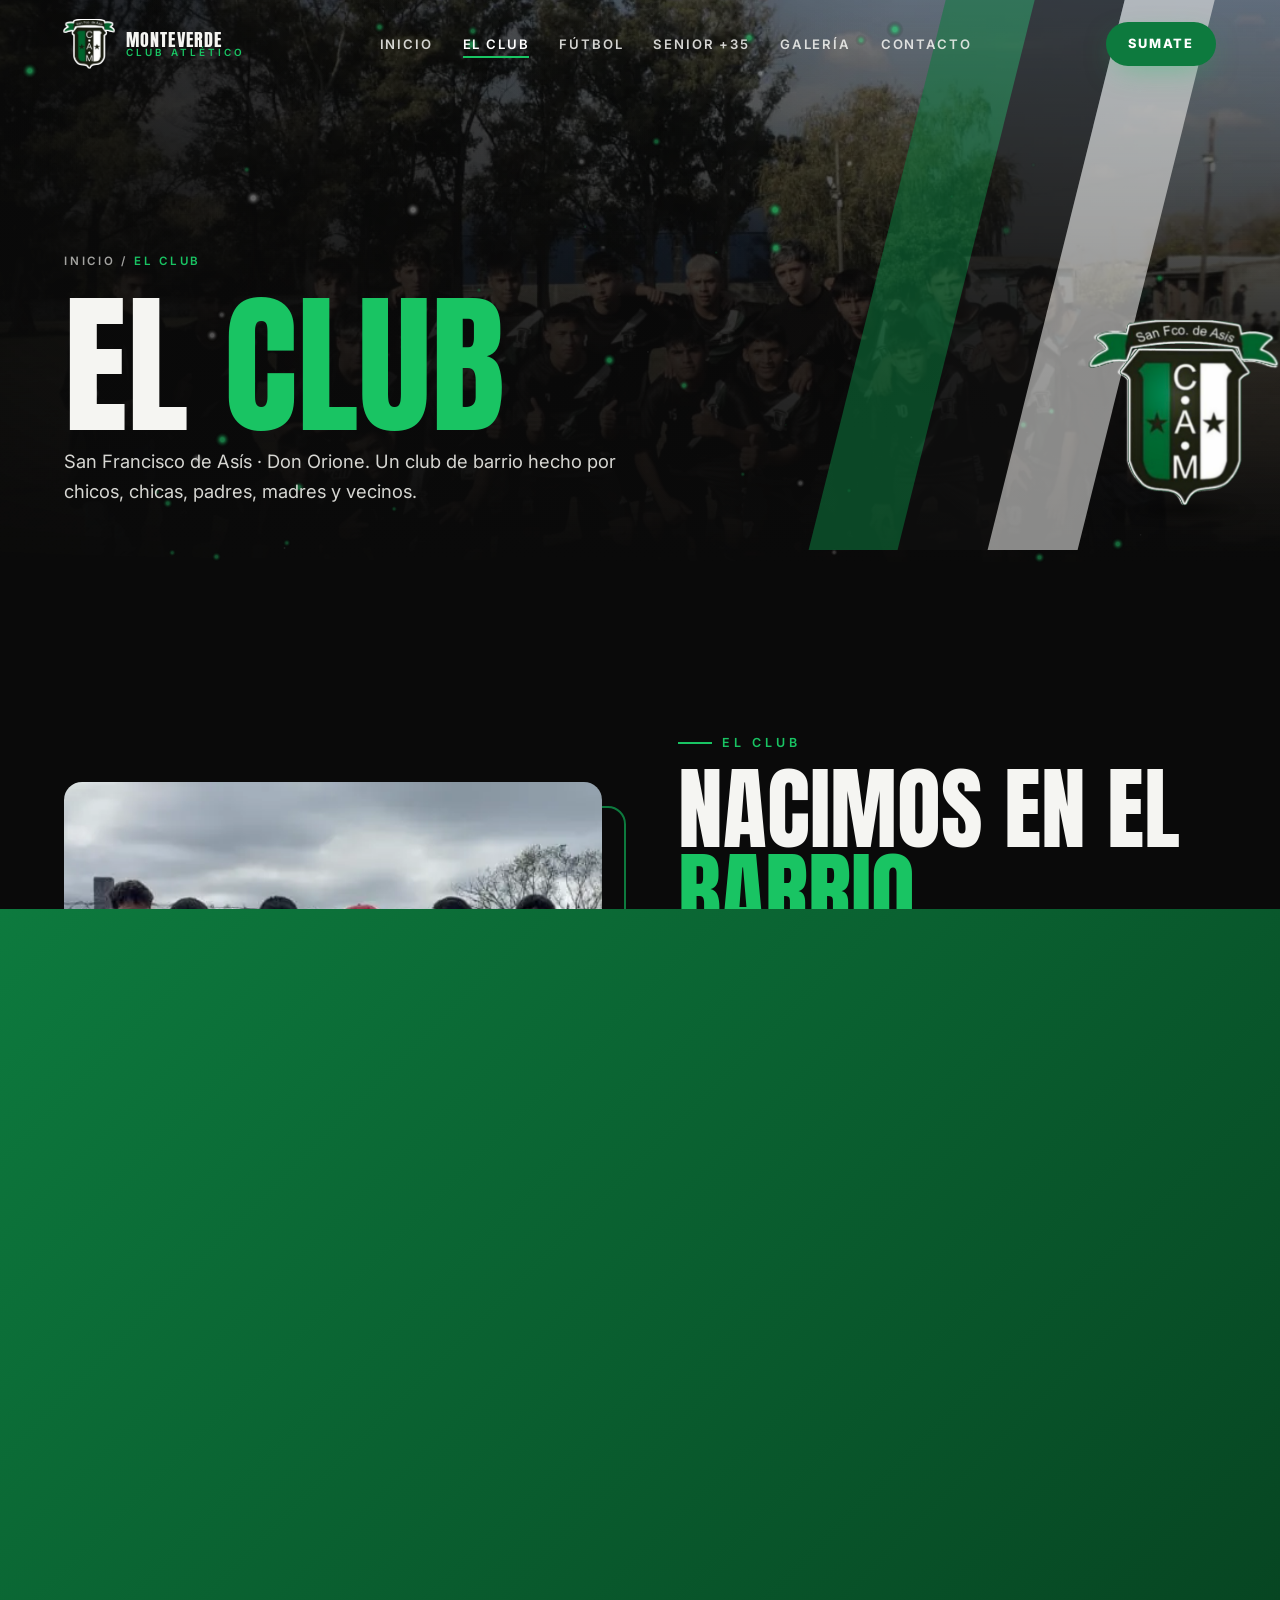
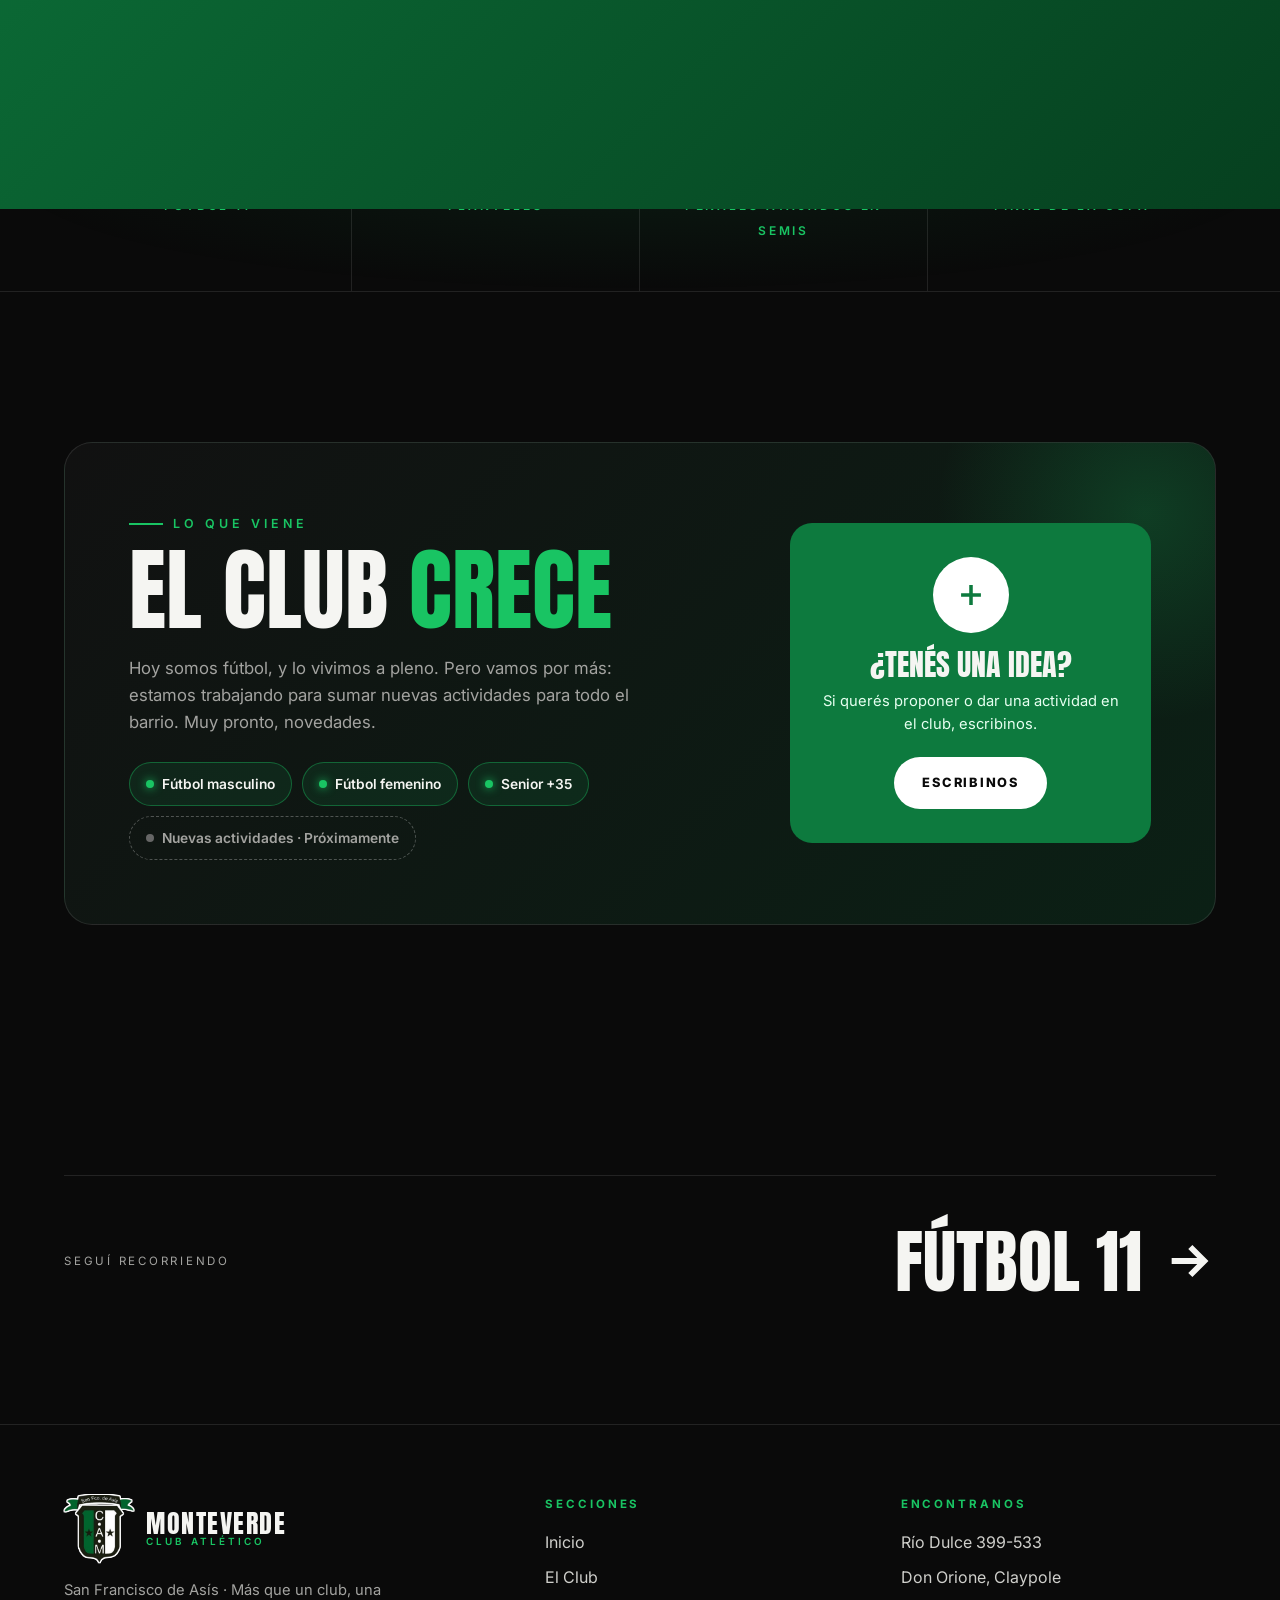
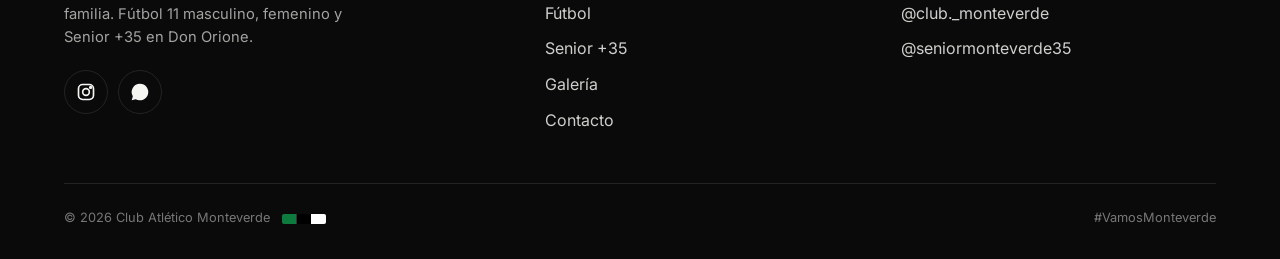
==== club.html @ 6e64b730 "Sitio del Club Atlético Monteverde Seis páginas (Inicio, El Club, Fútbol, Senior +35, Galería, Conta" ====
<!doctype html>
<html lang="es">
<head>
<meta charset="utf-8">
<meta name="viewport" content="width=device-width, initial-scale=1">
<title>El Club · Club Atlético Monteverde</title>
<meta name="description" content="Historia y valores del Club Atlético Monteverde, Don Orione.">
<meta name="theme-color" content="#0a0a0a">
<link rel="icon" href="img/escudo.png" type="image/png">
<link rel="preconnect" href="https://fonts.googleapis.com">
<link rel="preconnect" href="https://fonts.gstatic.com" crossorigin>
<link href="https://fonts.googleapis.com/css2?family=Anton&family=Inter:wght@400;500;600;800&display=swap" rel="stylesheet">
<link rel="stylesheet" href="styles.css">
<link rel="stylesheet" href="fx.css">
<script>try{if(sessionStorage.getItem("cam-nav"))document.documentElement.classList.add("nav-in")}catch(e){}</script>
</head>
<body>
<div id="loader"><img src="img/escudo.png" alt=""><div class="bar"></div></div>
<div id="progress"></div>

<header id="top">
  <nav class="wrap">
    <a href="index.html" class="brand"><img src="img/escudo.png" alt="Escudo C.A.M."><span>MONTEVERDE<small>CLUB ATLÉTICO</small></span></a>
    <ul class="links">
      <li><a href="index.html">Inicio</a></li>
      <li><a href="club.html">El Club</a></li>
      <li><a href="futbol.html">Fútbol</a></li>
      <li><a href="senior.html">Senior +35</a></li>
      <li><a href="galeria.html">Galería</a></li>
      <li><a href="contacto.html">Contacto</a></li>
    </ul>
    <a href="contacto.html#sumate" class="btn btn-green nav-cta">Sumate</a>
    <button class="burger" aria-label="Abrir menú" aria-expanded="false"><span></span><span></span><span></span></button>
  </nav>
</header>

<main>
<section class="page-hero">
  <div class="bg" style="background-image:url('img/foto01.webp')"></div>
  <div class="stripes"><i></i><i></i><i></i></div>
  <div class="wrap">
    <img class="crest-mini" src="img/escudo.png" alt="">
    <div class="crumbs"><a href="index.html">Inicio</a> / <b>El Club</b></div>
    <h1><span>El <em>Club</em></span></h1>
    <p>San Francisco de Asís · Don Orione. Un club de barrio hecho por chicos, chicas, padres, madres y vecinos.</p>
  </div>
</section>
<!-- EL CLUB -->
<section class="pad" id="club">
  <div class="wrap about-grid">
    <div class="about-wrap reveal">
      <div class="about-img"><img src="img/foto13.webp" alt="Plantel del Club Atlético Monteverde" loading="lazy"></div>
      <div class="about-badge"><b>💚🖤🤍</b>Los colores<br>del barrio</div>
    </div>
    <div class="about-text">
      <span class="eyebrow reveal">El Club</span>
      <h2 class="sec-title reveal d1">Nacimos en el <em>barrio</em>, jugamos por <span class="o">él</span></h2>
      <p class="reveal d2">El Club Atlético Monteverde es el punto de encuentro de los chicos, las chicas y las familias de Don Orione. Cada fin de semana la cancha se llena de camisetas verdes, negras y blancas, y de vecinos que vienen a alentar.</p>
      <p class="reveal d2">Ganamos, empatamos y también perdemos, pero siempre nos levantamos más fuertes. Esa es nuestra forma de jugar y de vivir.</p>
      <div class="values">
        <div class="value reveal d1"><svg viewBox="0 0 24 24" fill="none" stroke="currentColor" stroke-width="2"><path d="M12 21s-7-4.4-9.3-9A5.4 5.4 0 0 1 12 6a5.4 5.4 0 0 1 9.3 6c-2.3 4.6-9.3 9-9.3 9z"/></svg><h4>Pasión</h4><p>Dejarlo todo en cada pelota.</p></div>
        <div class="value reveal d2"><svg viewBox="0 0 24 24" fill="none" stroke="currentColor" stroke-width="2"><circle cx="9" cy="8" r="3.5"/><circle cx="17" cy="9" r="2.5"/><path d="M2.5 20a6.5 6.5 0 0 1 13 0M15 20a4.5 4.5 0 0 1 7-3.7"/></svg><h4>Familia</h4><p>Padres, madres y vecinos, todos juntos.</p></div>
        <div class="value reveal d3"><svg viewBox="0 0 24 24" fill="none" stroke="currentColor" stroke-width="2"><path d="M12 2l2.9 6.3 6.9.7-5.2 4.6 1.5 6.8L12 17l-6.1 3.4 1.5-6.8L2.2 9l6.9-.7z"/></svg><h4>Garra</h4><p>Nunca dar un partido por perdido.</p></div>
      </div>
    </div>
  </div>
</section>

<!-- STATS -->
<section class="stats" style="margin-bottom:clamp(80px,12vw,150px)">
  <div class="wrap stats-grid">
    <div class="stat reveal"><b data-count="11">0</b><span>Fútbol 11</span></div>
    <div class="stat reveal d1"><b data-count="4">0</b><span>Planteles</span></div>
    <div class="stat reveal d2"><b data-count="3">0</b><span>Penales atajados en semis</span></div>
    <div class="stat reveal d3"><b data-count="1" data-suffix="°">0</b><span>Final de la Copa</span></div>
  </div>
</section>

<section class="pad" style="padding-top:0">
  <div class="wrap">
    <div class="crece reveal">
      <div>
        <span class="eyebrow">Lo que viene</span>
        <h2 class="sec-title">El club <em>crece</em></h2>
        <p class="muted" style="max-width:520px;font-size:1.05rem">Hoy somos fútbol, y lo vivimos a pleno. Pero vamos por más: estamos trabajando para sumar nuevas actividades para todo el barrio. Muy pronto, novedades.</p>
        <div class="now">
          <span>Fútbol masculino</span><span>Fútbol femenino</span><span>Senior +35</span><span class="next">Nuevas actividades · Próximamente</span>
        </div>
      </div>
      <div class="idea">
        <div class="plus"><svg viewBox="0 0 24 24" fill="none" stroke="currentColor" stroke-width="2.5"><path d="M12 5v14M5 12h14"/></svg></div>
        <h4>¿Tenés una idea?</h4>
        <p>Si querés proponer o dar una actividad en el club, escribinos.</p>
        <a class="btn" href="https://ig.me/m/club._monteverde" target="_blank" rel="noopener">Escribinos</a>
      </div>
    </div>
  </div>
</section>
<div class="wrap"><div class="next-page reveal"><small>Seguí recorriendo</small><a href="futbol.html">Fútbol 11 <svg viewBox="0 0 24 24" fill="none" stroke="currentColor" stroke-width="2.5"><path d="M5 12h14M13 6l6 6-6 6"/></svg></a></div></div>
</main>

<footer>
  <div class="wrap">
    <div class="foot">
      <div>
        <a href="index.html" class="brand"><img src="img/escudo.png" alt=""><span>MONTEVERDE<small>CLUB ATLÉTICO</small></span></a>
        <p>San Francisco de Asís · Más que un club, una familia. Fútbol 11 masculino, femenino y Senior +35 en Don Orione.</p>
        <div class="social"><a href="https://www.instagram.com/club._monteverde/" target="_blank" rel="noopener" aria-label="Instagram"><svg viewBox="0 0 24 24" fill="none" stroke="currentColor" stroke-width="2"><rect x="3" y="3" width="18" height="18" rx="5"/><circle cx="12" cy="12" r="4"/><circle cx="17.5" cy="6.5" r="1" fill="currentColor"/></svg></a>
        <a href="https://wa.me/5491160499150" target="_blank" rel="noopener" aria-label="WhatsApp"><svg viewBox="0 0 24 24" fill="currentColor"><path d="M17.5 14.4c-.3-.1-1.8-.9-2-1-.3-.1-.5-.1-.7.1l-.9 1.2c-.2.2-.3.2-.6.1-1.6-.8-2.7-1.5-3.8-3.3-.3-.5.3-.5.8-1.6.1-.2 0-.4 0-.5l-.9-2.2c-.2-.6-.5-.5-.7-.5h-.6c-.2 0-.5.1-.8.4-.3.3-1 1-1 2.5s1.1 2.9 1.2 3.1c.1.2 2.1 3.2 5.1 4.5 1.9.8 2.6.9 3.6.7.6-.1 1.8-.7 2-1.4.3-.7.3-1.3.2-1.4-.1-.2-.3-.3-.6-.4zM12 2a10 10 0 0 0-8.6 15.1L2 22l5-1.3A10 10 0 1 0 12 2z"/></svg></a></div>
      </div>
      <div><h5>Secciones</h5><ul><li><a href="index.html">Inicio</a></li><li><a href="club.html">El Club</a></li><li><a href="futbol.html">Fútbol</a></li><li><a href="senior.html">Senior +35</a></li><li><a href="galeria.html">Galería</a></li><li><a href="contacto.html">Contacto</a></li></ul></div>
      <div><h5>Encontranos</h5><ul><li>Río Dulce 399-533</li><li>Don Orione, Claypole</li><li><a href="https://www.instagram.com/club._monteverde/" target="_blank" rel="noopener">@club._monteverde</a></li><li><a href="https://www.instagram.com/seniormonteverde35/" target="_blank" rel="noopener">@seniormonteverde35</a></li></ul></div>
    </div>
    <div class="copy"><span>© <span class="yr"></span> Club Atlético Monteverde <span class="flag"><i></i><i></i><i></i></span></span><span>#VamosMonteverde</span></div>
  </div>
</footer>

<script src="main.js"></script>
<script src="fx.js"></script>
</body>
</html>
---- styles.css ----
:root{
  --black:#0a0a0a; --ink:#111; --panel:#151515; --line:#ffffff1a;
  --green:#0d7a3e; --green-hi:#19c463; --white:#f5f5f2; --muted:#a3a3a0;
  --display:'Anton',Impact,sans-serif; --body:'Inter',system-ui,sans-serif;
  --gutter:clamp(16px,5vw,64px);
}
*{box-sizing:border-box;margin:0;padding:0}
html{scroll-behavior:smooth}
body{background:var(--black);color:var(--white);font-family:var(--body);line-height:1.6;overflow-x:hidden;-webkit-font-smoothing:antialiased}
img{display:block;max-width:100%}
a{color:inherit;text-decoration:none}
::selection{background:var(--green);color:#fff}
.wrap{width:100%;max-width:1280px;margin:0 auto;padding:0 var(--gutter)}

/* ---------- Preloader ---------- */
#loader{position:fixed;inset:0;z-index:100;background:var(--black);display:grid;place-items:center;transition:opacity .7s ease,visibility .7s}
#loader.out{opacity:0;visibility:hidden}
#loader img{width:120px;height:auto;filter:drop-shadow(1.5px 0 0 #fff) drop-shadow(-1.5px 0 0 #fff) drop-shadow(0 1.5px 0 #fff) drop-shadow(0 -1.5px 0 #fff);animation:pulse 1.2s ease-in-out infinite}
#loader .bar{position:absolute;bottom:0;left:0;height:4px;background:linear-gradient(90deg,var(--green),#fff);width:0;animation:load 1.4s ease forwards}
@keyframes pulse{50%{transform:scale(1.08)}}
@keyframes load{to{width:100%}}

/* ---------- Nav ---------- */
header{position:fixed;top:0;left:0;right:0;z-index:50;transition:background .4s,backdrop-filter .4s,padding .4s;padding:20px 0}
header.solid{background:#0a0a0acc;backdrop-filter:blur(14px);-webkit-backdrop-filter:blur(14px);padding:10px 0;border-bottom:1px solid var(--line)}
nav{display:flex;align-items:center;justify-content:space-between;gap:16px}
.brand{display:flex;align-items:center;gap:12px;font-family:var(--display);letter-spacing:.06em;font-size:1.15rem;line-height:1}
.brand img{width:50px;height:auto;filter:drop-shadow(1px 0 0 #fff) drop-shadow(-1px 0 0 #fff) drop-shadow(0 1px 0 #fff) drop-shadow(0 -1px 0 #fff)}
.brand small{display:block;font-family:var(--body);font-weight:600;font-size:.62rem;letter-spacing:.3em;color:var(--green-hi)}
.links{display:flex;gap:30px;list-style:none;font-weight:600;font-size:.82rem;letter-spacing:.14em;text-transform:uppercase}
.links a{position:relative;padding:6px 0;opacity:.85;transition:opacity .2s}
.links a::after{content:"";position:absolute;left:0;bottom:0;height:2px;width:100%;background:var(--green-hi);transform:scaleX(0);transform-origin:right;transition:transform .35s}
.links a:hover{opacity:1}.links a:hover::after{transform:scaleX(1);transform-origin:left}
.btn{display:inline-flex;align-items:center;gap:10px;padding:14px 26px;border-radius:999px;font-weight:800;font-size:.8rem;letter-spacing:.14em;text-transform:uppercase;transition:transform .25s,box-shadow .25s,background .25s;border:2px solid transparent;cursor:pointer}
.btn-green{background:var(--green);color:#fff;box-shadow:0 10px 30px -10px #19c46380}
.btn-green:hover{transform:translateY(-3px);box-shadow:0 18px 40px -10px #19c463aa;background:#0f8f49}
.btn-ghost{border-color:#ffffff55}
.btn-ghost:hover{border-color:#fff;background:#ffffff10;transform:translateY(-3px)}
.nav-cta{padding:10px 20px}
.burger{display:none;width:44px;height:44px;border:0;background:none;cursor:pointer;position:relative;z-index:60}
.burger span{position:absolute;left:10px;right:10px;height:2px;background:#fff;transition:transform .35s,opacity .2s}
.burger span:nth-child(1){top:15px}.burger span:nth-child(2){top:21px}.burger span:nth-child(3){top:27px}
body.menu-open .burger span:nth-child(1){transform:translateY(6px) rotate(45deg)}
body.menu-open .burger span:nth-child(2){opacity:0}
body.menu-open .burger span:nth-child(3){transform:translateY(-6px) rotate(-45deg)}

/* ---------- Hero ---------- */
.hero{position:relative;min-height:100svh;display:flex;align-items:center;overflow:hidden;isolation:isolate}
.hero-bg{position:absolute;inset:-10% 0 0;z-index:-3;background-size:cover;background-position:center 30%;filter:grayscale(.35) contrast(1.1);transform:scale(1.1)}
.hero::before{content:"";position:absolute;inset:0;z-index:-2;background:
  linear-gradient(90deg,#0a0a0a 0%,#0a0a0aee 35%,#0a0a0a88 65%,#0a0a0a55 100%),
  linear-gradient(0deg,#0a0a0a 0%,transparent 40%)}
.stripes{position:absolute;inset:0;z-index:-1;display:flex;justify-content:flex-end;pointer-events:none;opacity:.9}
.stripes i{display:block;width:clamp(40px,7vw,110px);height:140%;margin-top:-20%;transform:skewX(-14deg) translateY(110%);animation:rise 1.4s cubic-bezier(.2,.8,.2,1) forwards}
.stripes i:nth-child(1){background:var(--green);animation-delay:1.3s}
.stripes i:nth-child(2){background:var(--ink);animation-delay:1.45s}
.stripes i:nth-child(3){background:var(--white);animation-delay:1.6s;margin-right:8vw}
@keyframes rise{to{transform:skewX(-14deg) translateY(0)}}
.hero-grid{display:grid;grid-template-columns:1.25fr .75fr;align-items:center;gap:40px;padding-top:110px;padding-bottom:80px}
.eyebrow{display:inline-flex;align-items:center;gap:10px;font-weight:600;font-size:.78rem;letter-spacing:.32em;text-transform:uppercase;color:var(--green-hi)}
.eyebrow::before{content:"";width:34px;height:2px;background:currentColor}
.hero h1{font-family:var(--display);font-weight:400;text-transform:uppercase;line-height:.88;font-size:clamp(3.4rem,11vw,9.5rem);margin:18px 0 22px;letter-spacing:.01em}
.hero h1 .line{display:block;overflow:hidden;padding-top:.1em}
.hero h1 .line>span{display:block;transform:translateY(105%);animation:up 1s cubic-bezier(.2,.8,.2,1) forwards}
.hero h1 .line:nth-child(2) span{animation-delay:.12s}
.hero h1 .outline{color:transparent;-webkit-text-stroke:2px var(--white)}
.hero h1 .g{color:var(--green-hi)}
@keyframes up{to{transform:translateY(0)}}
body:not(.ready) .hero h1 .line span,body:not(.ready) .stripes i{animation-play-state:paused}
.hero p.lead{max-width:520px;color:#d8d8d4;font-size:clamp(1rem,1.6vw,1.2rem)}
.hero-actions{display:flex;flex-wrap:wrap;gap:14px;margin-top:34px}
.crest-wrap{position:relative;justify-self:center;width:min(430px,92%)}
.crest-wrap::before{content:"";position:absolute;inset:-18%;border-radius:50%;background:radial-gradient(circle,#19c46355 0%,transparent 65%);filter:blur(10px);animation:glow 4s ease-in-out infinite}
.crest-wrap img{position:relative;width:100%;filter:drop-shadow(2px 0 0 #fff) drop-shadow(-2px 0 0 #fff) drop-shadow(0 2px 0 #fff) drop-shadow(0 -2px 0 #fff) drop-shadow(0 30px 50px #000c);animation:float 6s ease-in-out infinite}
@keyframes float{50%{transform:translateY(-14px) rotate(-1.5deg)}}
@keyframes glow{50%{opacity:.5;transform:scale(.92)}}
.scroll-cue{position:absolute;left:50%;bottom:22px;transform:translateX(-50%);display:flex;flex-direction:column;align-items:center;gap:8px;font-size:.66rem;letter-spacing:.3em;text-transform:uppercase;color:var(--muted)}
.scroll-cue i{width:22px;height:36px;border:2px solid #ffffff66;border-radius:12px;position:relative}
.scroll-cue i::after{content:"";position:absolute;left:50%;top:6px;width:4px;height:8px;margin-left:-2px;border-radius:2px;background:var(--green-hi);animation:wheel 1.6s infinite}
@keyframes wheel{to{transform:translateY(12px);opacity:0}}

/* ---------- Marquee ---------- */
.marquee{background:var(--green);color:#fff;overflow:hidden;border-block:1px solid #ffffff22;transform:rotate(-1.5deg) scale(1.03);margin:-10px 0 0;position:relative;z-index:2}
.marquee-track{display:flex;width:max-content;animation:marq 28s linear infinite}
.marquee span{font-family:var(--display);font-size:clamp(1.4rem,3vw,2.3rem);text-transform:uppercase;padding:14px 26px;white-space:nowrap;display:flex;align-items:center;gap:52px}
.marquee span::after{content:"★";font-size:.7em;color:#0a0a0a}
@keyframes marq{to{transform:translateX(-50%)}}

/* ---------- Sections ---------- */
section{position:relative}
.pad{padding:clamp(80px,12vw,150px) 0}
.sec-title{font-family:var(--display);font-weight:400;text-transform:uppercase;line-height:.95;font-size:clamp(2.6rem,7vw,5.6rem);margin:14px 0 22px}
.sec-title em{font-style:normal;color:var(--green-hi)}
.sec-title .o{color:transparent;-webkit-text-stroke:1.5px var(--white)}
.muted{color:var(--muted)}
.reveal{opacity:0;transform:translateY(50px);transition:opacity 1s cubic-bezier(.2,.8,.2,1),transform 1s cubic-bezier(.2,.8,.2,1)}
.reveal.in{opacity:1;transform:none}
.d1{transition-delay:.1s}.d2{transition-delay:.2s}.d3{transition-delay:.3s}

/* Nosotros */
.about-grid{display:grid;grid-template-columns:1fr 1fr;gap:clamp(40px,6vw,90px);align-items:center}
.about-img{position:relative;aspect-ratio:4/5;border-radius:18px;overflow:hidden}
.about-img img{width:100%;height:100%;object-fit:cover;transition:transform 1.2s}
.about-img:hover img{transform:scale(1.06)}
.about-img::after{content:"";position:absolute;inset:0;background:linear-gradient(180deg,transparent 50%,#0a0a0acc)}
.about-badge{position:absolute;right:-14px;bottom:30px;z-index:2;background:var(--white);color:var(--black);border-radius:14px;padding:18px 22px;box-shadow:0 20px 50px -10px #000;font-weight:800;line-height:1.1;transform:rotate(3deg)}
.about-badge b{display:block;font-family:var(--display);font-weight:400;font-size:2.6rem;color:var(--green)}
.about-wrap{position:relative}
.about-wrap::before{content:"";position:absolute;inset:24px -24px -24px 24px;border:2px solid var(--green);border-radius:18px;z-index:-1}
.about-text p{margin-bottom:18px;font-size:1.05rem;color:#d4d4d0}
.values{display:grid;grid-template-columns:repeat(3,1fr);gap:14px;margin-top:30px}
.value{border:1px solid var(--line);border-radius:14px;padding:18px;background:linear-gradient(160deg,#ffffff08,transparent);transition:border-color .3s,transform .3s}
.value:hover{border-color:var(--green-hi);transform:translateY(-4px)}
.value svg{width:28px;height:28px;color:var(--green-hi);margin-bottom:10px}
.value h4{font-size:.95rem;letter-spacing:.04em}
.value p{font-size:.82rem;color:var(--muted);margin:0}

/* Stats */
.stats{border-block:1px solid var(--line);background:radial-gradient(ellipse at center,#0d7a3e22,transparent 70%)}
.stats-grid{display:grid;grid-template-columns:repeat(4,1fr)}
.stat{padding:48px 20px;text-align:center;border-right:1px solid var(--line)}
.stat:last-child{border-right:0}
.stat b{display:block;font-family:var(--display);font-weight:400;font-size:clamp(3rem,7vw,5.2rem);line-height:1;background:linear-gradient(180deg,#fff,#9a9a9a);-webkit-background-clip:text;background-clip:text;color:transparent}
.stat span{font-size:.75rem;letter-spacing:.24em;text-transform:uppercase;color:var(--green-hi);font-weight:600}

/* Fútbol */
.futbol-head{display:flex;justify-content:space-between;align-items:flex-end;gap:30px;flex-wrap:wrap;margin-bottom:50px}
.futbol-head p{max-width:460px}
.cards{display:grid;grid-template-columns:repeat(4,1fr);gap:18px}
.card{position:relative;aspect-ratio:3/4.2;border-radius:18px;overflow:hidden;isolation:isolate;cursor:default;transform-style:preserve-3d;transition:transform .2s ease-out}
.card img{position:absolute;inset:0;width:100%;height:100%;object-fit:cover;z-index:-2;transition:transform 1s,filter .6s;filter:grayscale(.6)}
.card::before{content:"";position:absolute;inset:0;z-index:-1;background:linear-gradient(180deg,#0a0a0a10 20%,#0a0a0af0 92%)}
.card:hover img{transform:scale(1.08);filter:grayscale(0)}
.card .num{position:absolute;top:16px;left:18px;font-family:var(--display);font-size:4.2rem;line-height:1;color:transparent;-webkit-text-stroke:1.5px #ffffffaa}
.card .tag{position:absolute;top:22px;right:18px;font-size:.62rem;font-weight:800;letter-spacing:.2em;text-transform:uppercase;padding:6px 10px;border-radius:999px;background:var(--green);color:#fff}
.card .tag.w{background:#fff;color:var(--black)}
.card .info{position:absolute;left:20px;right:20px;bottom:20px}
.card h3{font-family:var(--display);font-weight:400;font-size:2rem;text-transform:uppercase;line-height:1}
.card p{font-size:.85rem;color:#cfcfcb;margin-top:6px}
.card .line{height:3px;width:40px;background:var(--green-hi);margin-top:14px;transition:width .5s}
.card:hover .line{width:100%}

/* Momentos / timeline */
.moments{background:var(--panel);overflow:hidden}
.moments::before{content:"MONTEVERDE";position:absolute;top:50%;left:50%;transform:translate(-50%,-50%);font-family:var(--display);font-size:24vw;color:#ffffff05;white-space:nowrap;pointer-events:none;line-height:1}
.mom-grid{display:grid;grid-template-columns:repeat(3,1fr);gap:24px;margin-top:50px}
.mom{position:relative;border-radius:18px;padding:30px;background:#0a0a0a;border:1px solid var(--line);overflow:hidden;transition:transform .4s,border-color .4s}
.mom:hover{transform:translateY(-6px);border-color:#19c46388}
.mom::after{content:"";position:absolute;top:0;left:0;right:0;height:4px;background:linear-gradient(90deg,var(--green),var(--white))}
.mom .score{font-family:var(--display);font-size:3.6rem;line-height:1;display:flex;align-items:center;gap:14px}
.mom .score small{font-family:var(--body);font-size:.7rem;font-weight:800;letter-spacing:.2em;padding:6px 10px;border-radius:6px;background:var(--green)}
.mom .score small.l{background:#333}
.mom h4{font-size:1.1rem;margin:14px 0 6px}
.mom p{font-size:.9rem;color:var(--muted)}
.feature{display:grid;grid-template-columns:1.1fr .9fr;gap:0;margin-top:24px;border-radius:18px;overflow:hidden;background:var(--green);position:relative}
.feature img{width:100%;height:100%;object-fit:cover;min-height:340px}
.feature-body{padding:clamp(28px,5vw,60px);display:flex;flex-direction:column;justify-content:center;position:relative;overflow:hidden}
.feature-body::before{content:"3";position:absolute;right:-20px;bottom:-60px;font-family:var(--display);font-size:22rem;line-height:1;color:#ffffff14}
.feature-body .k{font-size:.72rem;letter-spacing:.3em;text-transform:uppercase;font-weight:800;opacity:.85}
.feature-body h3{font-family:var(--display);font-weight:400;font-size:clamp(2.2rem,5vw,3.8rem);text-transform:uppercase;line-height:.95;margin:12px 0 16px}
.feature-body p{max-width:420px;color:#eafff2}

/* Galería */
.gallery{columns:4 240px;column-gap:14px}
.gallery figure{break-inside:avoid;margin-bottom:14px;border-radius:14px;overflow:hidden;position:relative;cursor:zoom-in;background:#1a1a1a}
.gallery img{width:100%;transition:transform .8s,filter .5s}
.gallery figure::after{content:"+";position:absolute;inset:0;display:grid;place-items:center;font-size:3rem;font-weight:300;color:#fff;background:#0d7a3e99;opacity:0;transition:opacity .4s}
.gallery figure:hover img{transform:scale(1.07)}
.gallery figure:hover::after{opacity:1}
.ig-cta{display:flex;justify-content:center;margin-top:40px}
.lightbox{position:fixed;inset:0;z-index:90;background:#000000f2;display:grid;place-items:center;opacity:0;visibility:hidden;transition:opacity .35s,visibility .35s;padding:20px}
.lightbox.open{opacity:1;visibility:visible}
.lightbox img{max-height:86vh;max-width:min(1100px,100%);border-radius:10px;box-shadow:0 30px 80px #000;transform:scale(.94);transition:transform .35s}
.lightbox.open img{transform:none}
.lb-btn{position:absolute;width:52px;height:52px;border-radius:50%;border:1px solid #ffffff44;background:#ffffff10;color:#fff;font-size:1.5rem;cursor:pointer;display:grid;place-items:center;transition:background .2s}
.lb-btn:hover{background:var(--green)}
.lb-close{top:18px;right:18px}.lb-prev{left:18px;top:50%;transform:translateY(-50%)}.lb-next{right:18px;top:50%;transform:translateY(-50%)}
.lb-count{position:absolute;bottom:20px;left:50%;transform:translateX(-50%);font-size:.8rem;letter-spacing:.2em;color:var(--muted)}

/* Próximamente */
.soon{display:grid;grid-template-columns:repeat(4,1fr);gap:16px;margin-top:40px}
.soon div{border:1px dashed #ffffff33;border-radius:16px;padding:28px 20px;text-align:center;transition:border-color .3s,background .3s}
.soon div:hover{border-color:var(--green-hi);background:#19c4630d}
.soon svg{width:40px;height:40px;margin:0 auto 12px;color:var(--green-hi)}
.soon h4{font-family:var(--display);font-weight:400;font-size:1.5rem;text-transform:uppercase;letter-spacing:.03em}
.soon span{font-size:.7rem;letter-spacing:.2em;text-transform:uppercase;color:var(--muted)}

/* Ubicación */
.loc-grid{display:grid;grid-template-columns:.85fr 1.15fr;gap:clamp(30px,5vw,60px);align-items:stretch}
.loc-info{display:flex;flex-direction:column;justify-content:center}
.loc-item{display:flex;gap:16px;padding:20px 0;border-bottom:1px solid var(--line)}
.loc-item svg{flex:0 0 26px;width:26px;height:26px;color:var(--green-hi);margin-top:2px}
.loc-item b{display:block;font-size:.72rem;letter-spacing:.22em;text-transform:uppercase;color:var(--muted);font-weight:600}
.loc-item span{font-size:1.15rem;font-weight:600}
.map{position:relative;border-radius:20px;overflow:hidden;min-height:440px;border:1px solid var(--line);box-shadow:0 30px 80px -30px #19c46355}
.map iframe{position:absolute;inset:0;width:100%;height:100%;border:0;filter:grayscale(1) invert(.92) contrast(.9) hue-rotate(180deg)}
.map .pin{position:absolute;left:50%;top:50%;transform:translate(-50%,-100%);pointer-events:none;width:54px;filter:drop-shadow(0 10px 14px #000)}
.map .pin img{width:100%;animation:bounce 2s ease-in-out infinite}
@keyframes bounce{50%{transform:translateY(-10px)}}

/* Sumate */
.join{position:relative;overflow:hidden;border-radius:28px;padding:clamp(48px,8vw,100px) clamp(24px,6vw,80px);background:linear-gradient(120deg,#0d7a3e,#075a2c);text-align:center;isolation:isolate}
.join::before,.join::after{content:"";position:absolute;z-index:-1;width:60%;aspect-ratio:1;border-radius:50%;border:60px solid #ffffff0d}
.join::before{left:-20%;top:-60%}.join::after{right:-25%;bottom:-70%}
.join .crest-bg{position:absolute;right:4%;top:50%;transform:translateY(-50%) rotate(12deg);width:240px;opacity:.12;z-index:-1}
.join h2{font-family:var(--display);font-weight:400;text-transform:uppercase;font-size:clamp(2.6rem,8vw,6rem);line-height:.92}
.join p{max-width:560px;margin:18px auto 34px;color:#e6fff0;font-size:1.08rem}
.join .btn-white{background:#fff;color:var(--black)}
.join .btn-white:hover{transform:translateY(-3px);box-shadow:0 18px 40px -10px #000a}

/* Senior +35 */
.senior{background:linear-gradient(180deg,var(--black),#07150d 30%,#07150d 70%,var(--black));overflow:hidden}
.senior::before{content:"+35";position:absolute;right:-2vw;top:40px;font-family:var(--display);font-size:clamp(12rem,32vw,30rem);line-height:.8;color:transparent;-webkit-text-stroke:2px #19c46322;pointer-events:none}
.sen-grid{display:grid;grid-template-columns:1.05fr .95fr;gap:clamp(36px,6vw,80px);align-items:center}
.sen-title{font-family:var(--display);font-weight:400;text-transform:uppercase;line-height:.86;font-size:clamp(3.4rem,10vw,8rem);margin:14px 0 20px}
.sen-title em{font-style:normal;display:inline-block;background:var(--green);color:#fff;padding:0 .14em;transform:rotate(-3deg);border-radius:6px}
.pills{display:flex;flex-wrap:wrap;gap:10px;margin:26px 0 30px}
.pill{display:inline-flex;align-items:center;gap:8px;padding:10px 16px;border-radius:999px;border:1px solid #19c46355;background:#19c46312;font-size:.85rem;font-weight:600}
.pill svg{width:16px;height:16px;color:var(--green-hi)}
.sen-photo{position:relative}
.sen-photo .frame{border-radius:20px;overflow:hidden;transform:rotate(2deg);box-shadow:0 40px 80px -30px #000,0 0 0 6px #ffffff10;transition:transform .6s}
.sen-photo:hover .frame{transform:rotate(0) scale(1.02)}
.sen-photo img{width:100%;aspect-ratio:4/5;object-fit:cover}
.sen-photo .stamp{position:absolute;left:-18px;bottom:28px;display:flex;align-items:center;gap:12px;background:#fff;color:var(--black);padding:12px 18px 12px 12px;border-radius:14px;box-shadow:0 20px 40px -10px #000;transform:rotate(-3deg);font-weight:800;line-height:1.1}
.sen-photo .stamp img{width:48px;height:48px;aspect-ratio:auto}
.sen-photo .stamp small{display:block;font-weight:600;font-size:.7rem;letter-spacing:.14em;text-transform:uppercase;color:var(--green)}
.sub-h{display:flex;align-items:baseline;justify-content:space-between;gap:20px;flex-wrap:wrap;margin:clamp(60px,9vw,100px) 0 24px}
.sub-h h3{font-family:var(--display);font-weight:400;text-transform:uppercase;font-size:clamp(1.9rem,4vw,2.8rem);line-height:1}
.sub-h h3 em{font-style:normal;color:var(--green-hi)}
.teams{display:grid;grid-template-columns:repeat(6,1fr);gap:12px}
.team{position:relative;border-radius:16px;padding:22px 14px;text-align:center;background:#ffffff08;border:1px solid var(--line);transition:transform .35s,border-color .35s,background .35s}
.team:hover{transform:translateY(-6px);border-color:#19c46388;background:#19c46310}
.team .ini{width:58px;height:58px;margin:0 auto 12px;border-radius:50%;display:grid;place-items:center;font-family:var(--display);font-size:1.4rem;background:#1d1d1d;border:2px solid #ffffff22}
.team b{display:block;font-size:.9rem;line-height:1.2}
.team span{display:block;font-size:.68rem;letter-spacing:.14em;text-transform:uppercase;color:var(--muted);margin-top:6px}
.team.home{background:linear-gradient(160deg,#0d7a3e,#06401f);border-color:#19c463}
.team.home .ini{background:none;border:0}.team.home .ini img{width:58px;height:58px}
.team.home span{color:#bff5d6}
.team.champ span{color:#ffd54a}
.results{display:grid;grid-template-columns:repeat(3,1fr);gap:16px}
.board{border-radius:16px;background:#0a0a0a;border:1px solid var(--line);padding:22px;display:grid;grid-template-columns:1fr auto 1fr;align-items:center;gap:10px;text-align:center}
.board .t{font-weight:700;font-size:.92rem;line-height:1.2}
.board .t.w{color:var(--green-hi)}
.board .sc{font-family:var(--display);font-size:2.6rem;line-height:1;padding:6px 14px;border-radius:10px;background:#151515;letter-spacing:.06em}
.board small{grid-column:1/-1;font-size:.68rem;letter-spacing:.18em;text-transform:uppercase;color:var(--muted)}
.mvp-nav{display:flex;gap:10px}
.mvp-nav button{width:46px;height:46px;border-radius:50%;border:1px solid #ffffff33;background:none;color:#fff;font-size:1.3rem;cursor:pointer;transition:background .25s,border-color .25s}
.mvp-nav button:hover{background:var(--green);border-color:var(--green)}
.mvp{display:flex;gap:16px;overflow-x:auto;scroll-snap-type:x mandatory;padding-bottom:12px;scrollbar-width:none;-webkit-overflow-scrolling:touch}
.mvp::-webkit-scrollbar{display:none}
.mvp article{flex:0 0 clamp(210px,22vw,260px);scroll-snap-align:start;position:relative;border-radius:16px;overflow:hidden;aspect-ratio:3/4;isolation:isolate}
.mvp img{position:absolute;inset:0;width:100%;height:100%;object-fit:cover;z-index:-2;transition:transform .8s}
.mvp article:hover img{transform:scale(1.07)}
.mvp article::before{content:"";position:absolute;inset:0;z-index:-1;background:linear-gradient(180deg,transparent 45%,#000000e6)}
.mvp .badge{position:absolute;top:12px;left:12px;font-size:.6rem;font-weight:800;letter-spacing:.18em;text-transform:uppercase;background:#ffd54a;color:#111;padding:6px 9px;border-radius:999px}
.mvp .who{position:absolute;left:16px;right:16px;bottom:14px}
.mvp .who b{display:block;font-family:var(--display);font-weight:400;font-size:1.5rem;text-transform:uppercase;line-height:1}
.mvp .who span{font-size:.78rem;color:#cfcfcb}
.sen-cta{margin-top:clamp(50px,8vw,90px);display:flex;align-items:center;justify-content:space-between;gap:24px;flex-wrap:wrap;padding:clamp(26px,4vw,40px);border-radius:22px;border:1px solid #19c46355;background:radial-gradient(ellipse at left,#19c46322,transparent 60%),#0a0a0a}
.sen-cta h3{font-family:var(--display);font-weight:400;text-transform:uppercase;font-size:clamp(1.8rem,4vw,2.8rem);line-height:1}
.sen-cta p{color:var(--muted);margin-top:6px}
.sen-cta .acts{display:flex;gap:12px;flex-wrap:wrap}
.btn-wa{background:#25d366;color:#06200f}
.btn-wa:hover{transform:translateY(-3px);box-shadow:0 18px 40px -10px #25d36688}

/* Footer */
footer{padding:70px 0 30px;border-top:1px solid var(--line);margin-top:clamp(80px,10vw,130px)}
.foot{display:grid;grid-template-columns:1.4fr 1fr 1fr;gap:40px}
.foot h5{font-size:.72rem;letter-spacing:.25em;text-transform:uppercase;color:var(--green-hi);margin-bottom:16px}
.foot ul{list-style:none;display:grid;gap:10px;color:#cfcfcb}
.foot ul a:hover{color:#fff}
.foot .brand{font-size:1.6rem}.foot .brand img{width:70px}
.foot p{color:var(--muted);margin-top:16px;max-width:320px;font-size:.92rem}
.social{display:flex;gap:10px;margin-top:20px}
.social a{width:44px;height:44px;border-radius:50%;border:1px solid var(--line);display:grid;place-items:center;transition:background .3s,border-color .3s}
.social a:hover{background:var(--green);border-color:var(--green)}
.social svg{width:20px;height:20px}
.copy{display:flex;justify-content:space-between;flex-wrap:wrap;gap:10px;margin-top:50px;padding-top:24px;border-top:1px solid var(--line);font-size:.8rem;color:#777}
.flag{display:inline-flex;height:10px;width:44px;border-radius:2px;overflow:hidden;vertical-align:middle;margin-left:8px}
.flag i{flex:1}.flag i:nth-child(1){background:var(--green)}.flag i:nth-child(2){background:#000;outline:1px solid #333}.flag i:nth-child(3){background:#fff}

/* Progress bar */
#progress{position:fixed;top:0;left:0;height:3px;z-index:70;background:linear-gradient(90deg,var(--green-hi),#fff);width:0}

/* ---------- Responsive ---------- */
@media (max-width:1024px){
  .teams{grid-template-columns:repeat(3,1fr)}
  .results{grid-template-columns:1fr}
  .cards{grid-template-columns:repeat(2,1fr)}
  .mom-grid{grid-template-columns:1fr 1fr}
  .soon{grid-template-columns:repeat(2,1fr)}
}
@media (max-width:860px){
  .links,.nav-cta{display:none}
  .burger{display:block}
  body.menu-open{overflow:hidden}
  .links{position:fixed;inset:0;z-index:55;display:flex;flex-direction:column;justify-content:center;align-items:center;gap:28px;background:#0a0a0af7;backdrop-filter:blur(10px);font-family:var(--display);font-size:2.4rem;letter-spacing:.04em;opacity:0;visibility:hidden;transition:opacity .4s,visibility .4s}
  body.menu-open .links{opacity:1;visibility:visible}
  .hero-grid{grid-template-columns:1fr;text-align:center;padding-top:100px}
  .hero-grid .eyebrow{justify-content:center}
  .hero p.lead{margin:0 auto}
  .hero-actions{justify-content:center}
  .crest-wrap{order:-1;width:min(200px,50vw)}
  .stripes{opacity:.35}
  .about-grid,.loc-grid,.feature{grid-template-columns:1fr}
  .about-wrap{max-width:460px;margin:0 auto;width:calc(100% - 24px)}
  .stats-grid{grid-template-columns:1fr 1fr}
  .stat:nth-child(2){border-right:0}
  .stat:nth-child(-n+2){border-bottom:1px solid var(--line)}
  .foot{grid-template-columns:1fr 1fr}
  .foot>div:first-child{grid-column:1/-1}
  .map{min-height:340px}
}
@media (max-width:560px){
  .cards,.mom-grid{grid-template-columns:1fr}
  .card{aspect-ratio:4/4.4}
  .values{grid-template-columns:1fr}
  .gallery{columns:2;column-gap:10px}
  .gallery figure{margin-bottom:10px}
  .about-badge{right:-8px}
  .scroll-cue{display:none}
  .lb-prev,.lb-next{top:auto;bottom:14px;transform:none}
  .lb-count{bottom:30px}
  .join .crest-bg{display:none}
}
@media (max-width:860px){
  .sen-grid{grid-template-columns:1fr}
  .sen-photo{max-width:440px;margin:0 auto;width:calc(100% - 20px)}
}
@media (max-width:560px){
  .teams{grid-template-columns:repeat(2,1fr)}
  .sen-photo .stamp{left:-6px}
  .sen-cta .acts,.sen-cta .acts .btn{width:100%;justify-content:center}
}
@media (prefers-reduced-motion:reduce){
  *,*::before,*::after{animation:none!important;transition:none!important}
  .reveal{opacity:1;transform:none}
  .hero h1 .line span,.stripes i{transform:none}
  .stripes i{transform:skewX(-14deg)}
}

/* ===================== Multi-página ===================== */
.links a.active{opacity:1;color:#fff}
.links a.active::after{transform:scaleX(1)}

/* Cabecera de página interna */
.page-hero{position:relative;min-height:64svh;display:flex;align-items:flex-end;overflow:hidden;isolation:isolate;padding:150px 0 70px}
.page-hero .bg{position:absolute;inset:0;z-index:-3;background-size:cover;background-position:center 35%;filter:grayscale(.35) contrast(1.05);transform:scale(1.12);animation:kb 16s ease-out forwards}
@keyframes kb{to{transform:scale(1)}}
.page-hero::before{content:"";position:absolute;inset:0;z-index:-2;background:linear-gradient(0deg,#0a0a0a 2%,#0a0a0ad0 45%,#0a0a0a70 100%),linear-gradient(90deg,#0a0a0acc,transparent 70%)}
.page-hero .stripes{opacity:.55}
.page-hero .wrap{position:relative;width:100%}
.crumbs{font-size:.72rem;font-weight:600;letter-spacing:.24em;text-transform:uppercase;color:var(--muted)}
.crumbs a:hover{color:#fff}
.crumbs b{color:var(--green-hi);font-weight:600}
.page-hero h1{font-family:var(--display);font-weight:400;text-transform:uppercase;font-size:clamp(3.6rem,12vw,10rem);line-height:.86;margin-top:16px;overflow:hidden;padding-top:.08em}
.page-hero h1 span{display:block;transform:translateY(105%);animation:up 1s cubic-bezier(.2,.8,.2,1) .2s forwards}
body:not(.ready) .page-hero h1 span{animation-play-state:paused}
.page-hero h1 em{font-style:normal;color:var(--green-hi)}
.page-hero p{max-width:560px;color:#d6d6d2;margin-top:16px;font-size:clamp(1rem,1.5vw,1.15rem)}
.page-hero .crest-mini{position:absolute;right:0;bottom:0;width:clamp(100px,14vw,180px);filter:drop-shadow(2px 0 0 #fff) drop-shadow(-2px 0 0 #fff) drop-shadow(0 2px 0 #fff) drop-shadow(0 -2px 0 #fff) drop-shadow(0 20px 30px #000);animation:float 6s ease-in-out infinite}

/* Accesos de la portada */
.tiles{display:grid;grid-template-columns:repeat(4,1fr);gap:16px}
.tile{position:relative;aspect-ratio:3/4.1;border-radius:20px;overflow:hidden;isolation:isolate;display:flex;flex-direction:column;justify-content:flex-end;padding:24px}
.tile img{position:absolute;inset:0;width:100%;height:100%;object-fit:cover;z-index:-2;transition:transform 1s,filter .6s;filter:grayscale(.55)}
.tile::before{content:"";position:absolute;inset:0;z-index:-1;background:linear-gradient(180deg,transparent 30%,#000000f0)}
.tile:hover img{transform:scale(1.08);filter:none}
.tile .n{font-size:.7rem;letter-spacing:.26em;color:var(--green-hi);font-weight:800}
.tile h3{font-family:var(--display);font-weight:400;font-size:clamp(1.9rem,2.6vw,2.4rem);text-transform:uppercase;line-height:1;margin:8px 0 6px}
.tile p{font-size:.86rem;color:#cfcfcb}
.tile .go{position:absolute;top:18px;right:18px;width:46px;height:46px;border-radius:50%;background:#fff;color:#000;display:grid;place-items:center;transform:rotate(-45deg);transition:transform .45s,background .3s}
.tile:hover .go{transform:rotate(0);background:var(--green-hi)}
.tile .go svg{width:20px;height:20px}

/* Banda Senior en portada */
.band{display:grid;grid-template-columns:1fr 1fr;border-radius:26px;overflow:hidden;background:#07150d;border:1px solid #19c46333}
.band-img{position:relative;min-height:380px}
.band-img img{position:absolute;inset:0;width:100%;height:100%;object-fit:cover}
.band-body{padding:clamp(28px,5vw,60px);display:flex;flex-direction:column;justify-content:center;position:relative;overflow:hidden;isolation:isolate}
.band-body::after{content:"+35";position:absolute;z-index:-1;right:-10px;bottom:-40px;font-family:var(--display);font-size:13rem;line-height:1;color:transparent;-webkit-text-stroke:2px #19c46326}
.fixture{display:grid;gap:10px;margin:22px 0 28px}
.fixture div{display:flex;align-items:center;gap:14px;padding:12px 16px;border-radius:12px;background:#ffffff08;border:1px solid var(--line);font-weight:600;font-size:.92rem}
.fixture b{font-family:var(--display);font-weight:400;font-size:1.3rem;color:var(--green-hi);min-width:58px}

/* El club crece */
.crece{display:grid;grid-template-columns:1.25fr .75fr;gap:clamp(30px,5vw,60px);align-items:center;border-radius:28px;padding:clamp(28px,5vw,64px);background:linear-gradient(135deg,#111,#0b2015);border:1px solid var(--line);position:relative;overflow:hidden;isolation:isolate}
.crece::after{content:"";position:absolute;z-index:-1;right:-140px;top:-140px;width:420px;height:420px;border-radius:50%;background:radial-gradient(circle,#19c46333,transparent 70%)}
.now{display:flex;flex-wrap:wrap;gap:10px;margin-top:26px}
.now span{display:inline-flex;align-items:center;gap:8px;padding:10px 16px;border-radius:999px;background:#19c4631a;border:1px solid #19c46366;font-weight:600;font-size:.86rem}
.now span::before{content:"";width:8px;height:8px;border-radius:50%;background:var(--green-hi);box-shadow:0 0 10px var(--green-hi)}
.now span.next{background:none;border-style:dashed;border-color:#ffffff44;color:var(--muted)}
.now span.next::before{background:#666;box-shadow:none;animation:blink 1.4s infinite}
@keyframes blink{50%{opacity:.2}}
.idea{border-radius:22px;background:var(--green);padding:34px 28px;text-align:center}
.idea .plus{width:76px;height:76px;margin:0 auto 16px;border-radius:50%;background:#fff;color:var(--green);display:grid;place-items:center;animation:pulse 2.4s ease-in-out infinite}
.idea .plus svg{width:34px;height:34px}
.idea h4{font-family:var(--display);font-weight:400;font-size:1.9rem;text-transform:uppercase;line-height:1}
.idea p{color:#e6fff0;font-size:.92rem;margin:10px 0 20px}
.idea .btn{background:#fff;color:var(--black)}

/* Filtros de galería */
.filters{display:flex;flex-wrap:wrap;gap:10px;margin-bottom:30px}
.filters button{padding:11px 20px;border-radius:999px;border:1px solid #ffffff33;background:none;color:#fff;font:600 .8rem var(--body);letter-spacing:.12em;text-transform:uppercase;cursor:pointer;transition:background .25s,border-color .25s}
.filters button:hover{border-color:#fff}
.filters button.on{background:var(--green);border-color:var(--green)}
.gallery figure.hide{display:none}

/* Contacto */
.contact-cards{display:grid;grid-template-columns:repeat(3,1fr);gap:16px;margin-top:clamp(50px,8vw,90px)}
.ccard{display:flex;flex-direction:column;gap:8px;padding:28px;border-radius:20px;background:#ffffff07;border:1px solid var(--line);transition:transform .35s,border-color .35s}
.ccard:hover{transform:translateY(-6px);border-color:#19c46388}
.ccard .ic{width:52px;height:52px;border-radius:14px;display:grid;place-items:center;background:var(--green)}
.ccard .ic.wa{background:#25d366;color:#06200f}
.ccard .ic svg{width:24px;height:24px}
.ccard b{font-size:.72rem;letter-spacing:.22em;text-transform:uppercase;color:var(--muted);font-weight:600;margin-top:8px}
.ccard span{font-size:1.15rem;font-weight:700}
.ccard small{color:var(--muted)}

/* Pie: siguiente página */
.next-page{display:flex;justify-content:space-between;align-items:center;gap:20px;padding:clamp(30px,5vw,50px) 0 0;border-top:1px solid var(--line);margin-top:clamp(60px,8vw,100px)}
.next-page small{font-size:.72rem;letter-spacing:.24em;text-transform:uppercase;color:var(--muted)}
.next-page a{display:flex;align-items:center;gap:18px;font-family:var(--display);font-size:clamp(2rem,6vw,4.4rem);text-transform:uppercase;line-height:1;transition:color .3s}
.next-page a:hover{color:var(--green-hi)}
.next-page a svg{width:clamp(30px,5vw,56px);height:clamp(30px,5vw,56px);transition:transform .4s}
.next-page a:hover svg{transform:translateX(10px)}

@media (max-width:1024px){
  .tiles{grid-template-columns:repeat(2,1fr)}
  .contact-cards{grid-template-columns:1fr}
}
@media (max-width:860px){
  .band,.crece{grid-template-columns:1fr}
  .band-img{min-height:260px}
  .page-hero{min-height:56svh;padding:130px 0 50px}
  .page-hero .crest-mini{position:static;display:block;width:92px;margin-bottom:18px}
}
@media (max-width:560px){
  .tiles{grid-template-columns:1fr}
  .tile{aspect-ratio:4/3.4}
  .next-page{flex-direction:column;align-items:flex-start}
}

@media (prefers-reduced-motion:reduce){.page-hero h1 span{transform:none}.page-hero .bg{transform:none}}
main{overflow-x:clip}
---- fx.css ----
/* =========================================================
   Club Atlético Monteverde — capa de efectos 3D
   ========================================================= */

/* ---------- Escudo 3D (extruido) ---------- */
.c3d{position:relative;width:100%;aspect-ratio:900/873;perspective:1100px}
.c3d-stage{position:absolute;inset:0;transform-style:preserve-3d;will-change:transform}
.c3d-stage img{position:absolute;inset:0;width:100%;height:100%;object-fit:contain;backface-visibility:visible;pointer-events:none;user-select:none}
.c3d-glare{position:absolute;inset:0;pointer-events:none;transform:translateZ(1px);
  -webkit-mask:url(img/escudo-3d.png) center/contain no-repeat;mask:url(img/escudo-3d.png) center/contain no-repeat;
  background:radial-gradient(circle at var(--gx,30%) var(--gy,20%),#ffffffb0 0%,#ffffff22 22%,transparent 48%);mix-blend-mode:soft-light}
.c3d-shadow{position:absolute;left:12%;right:12%;bottom:-9%;height:9%;border-radius:50%;background:radial-gradient(ellipse,#000c,transparent 70%);filter:blur(6px);transform:translateZ(-60px)}

.crest-wrap .c3d{animation:float 6s ease-in-out infinite}
.crest-wrap .c3d img,#loader .c3d img,.page-hero .c3d img{position:absolute;width:100%;height:100%;filter:none;animation:none}
.crest-wrap>img{display:none}
.page-hero .c3d.crest-mini{position:absolute;right:0;bottom:0;width:clamp(110px,15vw,200px);filter:none;animation:float 6s ease-in-out infinite}
#loader .c3d{width:130px}
#loader .c3d-stage{animation:coin 1.8s cubic-bezier(.6,.05,.3,.95) infinite}
@keyframes coin{0%{transform:rotateY(0)}100%{transform:rotateY(360deg)}}

/* ---------- Cancha en perspectiva ---------- */
.pitch3d{position:absolute;left:50%;bottom:-6%;width:150%;max-width:2200px;aspect-ratio:105/68;z-index:-1;pointer-events:none;
  transform:translateX(-50%) perspective(1000px) rotateX(70deg);transform-origin:50% 100%;opacity:.55;
  -webkit-mask-image:linear-gradient(0deg,#000 15%,transparent 78%);mask-image:linear-gradient(0deg,#000 15%,transparent 78%)}
.pitch3d svg{width:100%;height:100%;overflow:visible}
.pitch3d .ln{fill:none;stroke:#19c463;stroke-width:.35;stroke-dasharray:var(--len);stroke-dashoffset:var(--len);filter:drop-shadow(0 0 1.2px #19c463)}
body.ready .pitch3d .ln{animation:draw 2.6s cubic-bezier(.6,.1,.2,1) forwards;animation-delay:calc(1s + var(--d,0s))}
@keyframes draw{to{stroke-dashoffset:0}}

/* ---------- Partículas ---------- */
.fx-dust{position:absolute;inset:0;width:100%;height:100%;z-index:-1;pointer-events:none}

/* ---------- Títulos letra por letra ---------- */
.split{perspective:900px}
.split.reveal{opacity:1;transform:none}
.split .w{display:inline-block;white-space:nowrap}
.split .ch{display:inline-block;opacity:0;transform-origin:50% 100% -20px;transform:translate3d(0,.35em,0) rotateX(-95deg);
  transition:transform 1s cubic-bezier(.2,.85,.25,1),opacity .5s ease;transition-delay:calc(var(--i)*24ms)}
.split.in .ch{opacity:1;transform:none}

/* ---------- Aparición 3D genérica ---------- */
.reveal:not(.split){transform:perspective(1200px) translate3d(0,60px,0) rotateX(12deg);transform-origin:50% 0}
.reveal.in:not(.split){transform:none}
.gallery figure.reveal{transform:perspective(900px) translate3d(0,80px,-60px) rotateX(28deg)}
.gallery figure.reveal.in{transform:none}

/* ---------- Profundidad en tarjetas ---------- */
.card,.tile{transition:transform .25s ease-out}
.card img,.tile img{transition:transform .6s cubic-bezier(.2,.8,.2,1),filter .6s}
.card:hover img,.tile:hover img{transform:scale(1.14) translate3d(calc(var(--px,0)*-18px),calc(var(--py,0)*-18px),0)}
.fx-shine{position:absolute;inset:0;z-index:4;pointer-events:none;border-radius:inherit;opacity:0;transition:opacity .4s;
  background:radial-gradient(circle at var(--sx,50%) var(--sy,50%),#ffffff38,transparent 42%)}
.card:hover .fx-shine,.tile:hover .fx-shine{opacity:1}
.card .info,.tile h3,.tile p{transition:transform .5s cubic-bezier(.2,.8,.2,1)}
.card:hover .info,.tile:hover h3{transform:translate3d(calc(var(--px,0)*8px),calc(var(--py,0)*8px),0)}

/* ---------- Coverflow Jugador del partido ---------- */
.mvp.fx-flow{perspective:1100px;padding-inline:calc(50% - clamp(105px,11vw,130px));scroll-padding-inline:0}
.mvp.fx-flow article{scroll-snap-align:center;will-change:transform;transition:transform .2s ease-out,filter .2s ease-out}

/* ---------- Cursor ---------- */
.has-cursor,.has-cursor a,.has-cursor button,.has-cursor figure{cursor:none}
.cur-dot,.cur-ring{position:fixed;left:0;top:0;z-index:300;pointer-events:none;border-radius:50%;transform:translate3d(-100px,-100px,0)}
.cur-dot{width:6px;height:6px;margin:-3px 0 0 -3px;background:var(--green-hi)}
.cur-ring{width:40px;height:40px;margin:-20px 0 0 -20px;border:1.5px solid #ffffffb0;display:grid;place-items:center;
  transition:width .3s,height .3s,margin .3s,background .3s,border-color .3s,opacity .3s}
.cur-ring span{font:800 .62rem var(--body);letter-spacing:.18em;color:#0a0a0a;opacity:0;transition:opacity .2s}
.cur-ring.big{width:64px;height:64px;margin:-32px 0 0 -32px;background:#19c4631f;border-color:var(--green-hi)}
.cur-ring.view{width:84px;height:84px;margin:-42px 0 0 -42px;background:#fff;border-color:#fff}
.cur-ring.view span{opacity:1}
.cur-ring.hide,.cur-dot.hide{opacity:0}

/* ---------- Transición entre páginas ---------- */
.curtain{position:fixed;inset:0;z-index:250;pointer-events:none;display:grid;place-items:center;
  background:linear-gradient(135deg,#0d7a3e,#06401f);transform:translateY(101%);transition:transform .55s cubic-bezier(.75,0,.2,1)}
.curtain img{width:110px;opacity:0;transform:scale(.8);transition:opacity .3s .15s,transform .5s .15s}
.curtain.cover{transform:none;pointer-events:all}
.curtain.cover img{opacity:1;transform:none}
.curtain.out{transform:translateY(-101%)}
html.nav-in body::after{content:"";position:fixed;inset:0;z-index:249;background:linear-gradient(135deg,#0d7a3e,#06401f)}
html.nav-in #loader{display:none}

/* ---------- Ajustes ---------- */
@media (max-width:860px){
  .page-hero .c3d.crest-mini{position:relative;width:100px;margin-bottom:18px}
  .crest-wrap .c3d{width:100%}
}
@media (hover:none),(pointer:coarse){
  .pitch3d{opacity:.4}
}
@media (prefers-reduced-motion:reduce){
  .split .ch{opacity:1;transform:none;transition:none}
  .pitch3d .ln{stroke-dashoffset:0}
  .curtain,html.nav-in body::after{display:none}
}
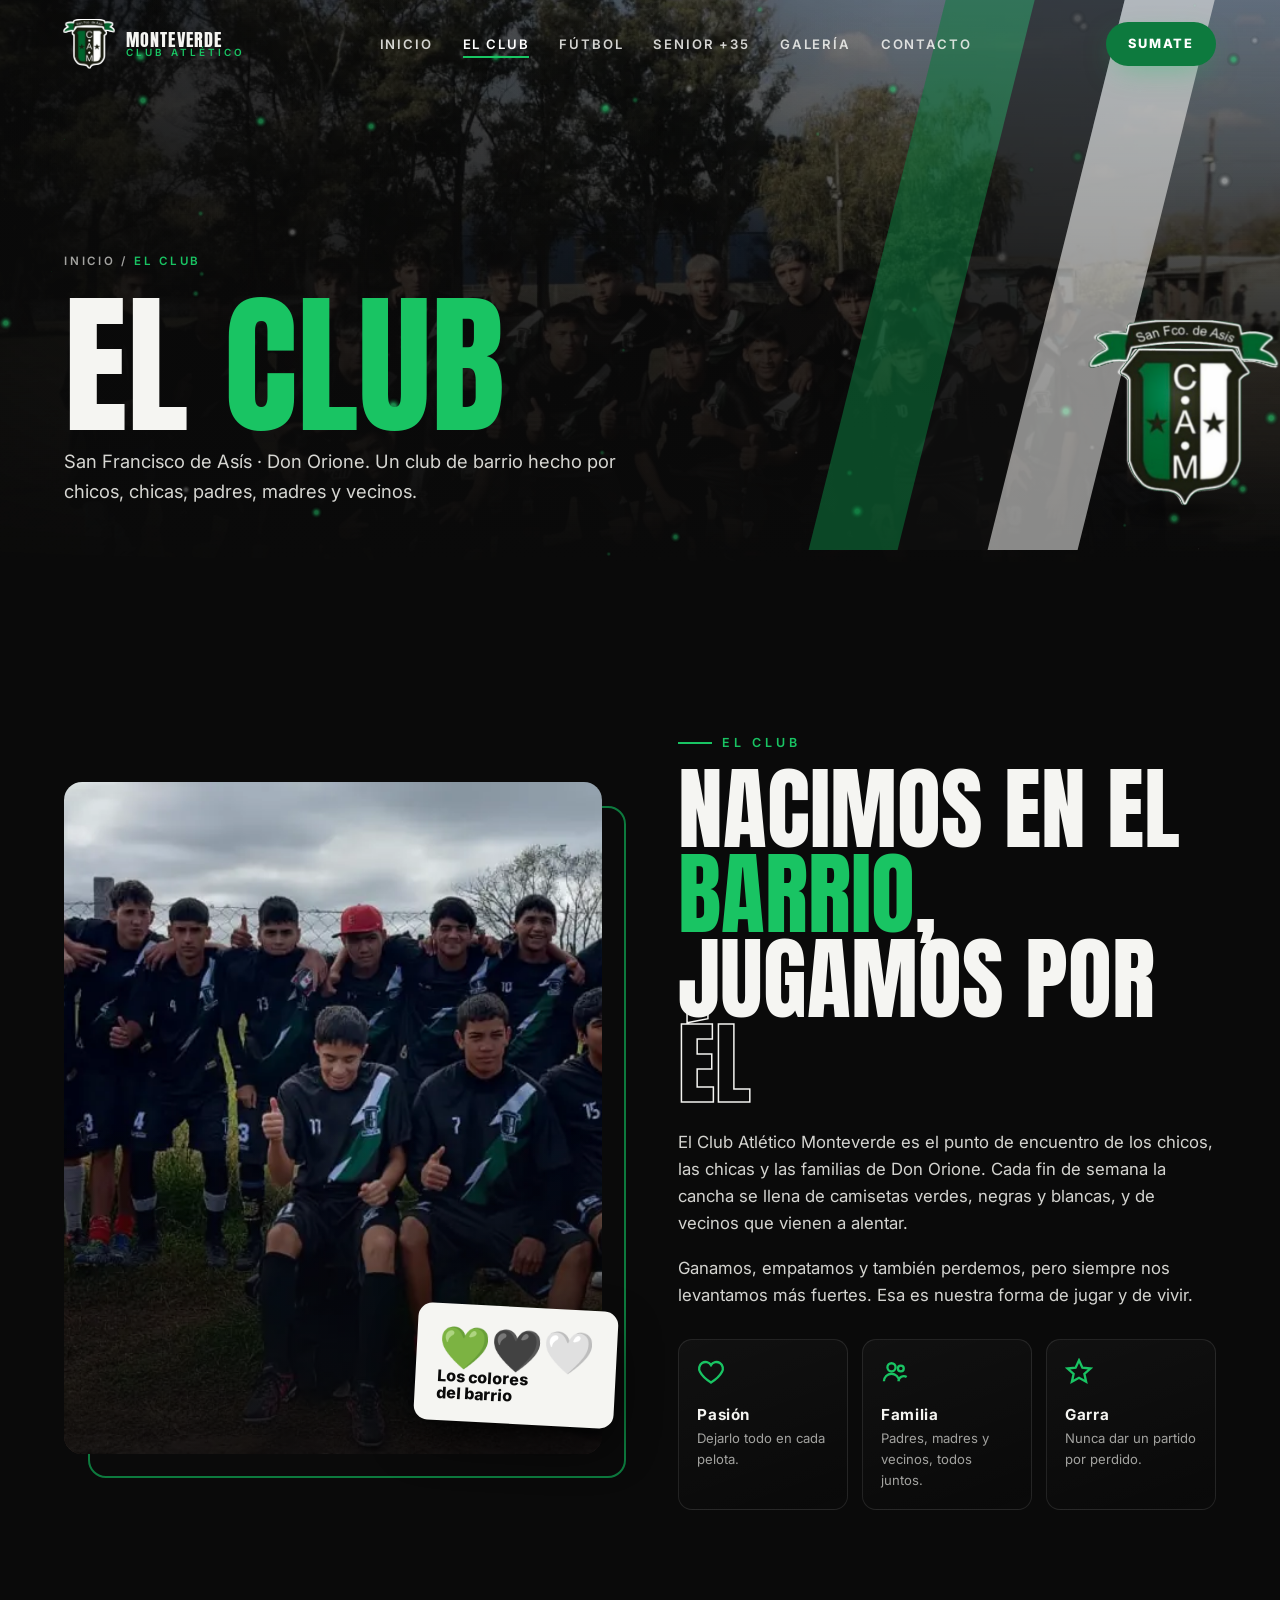
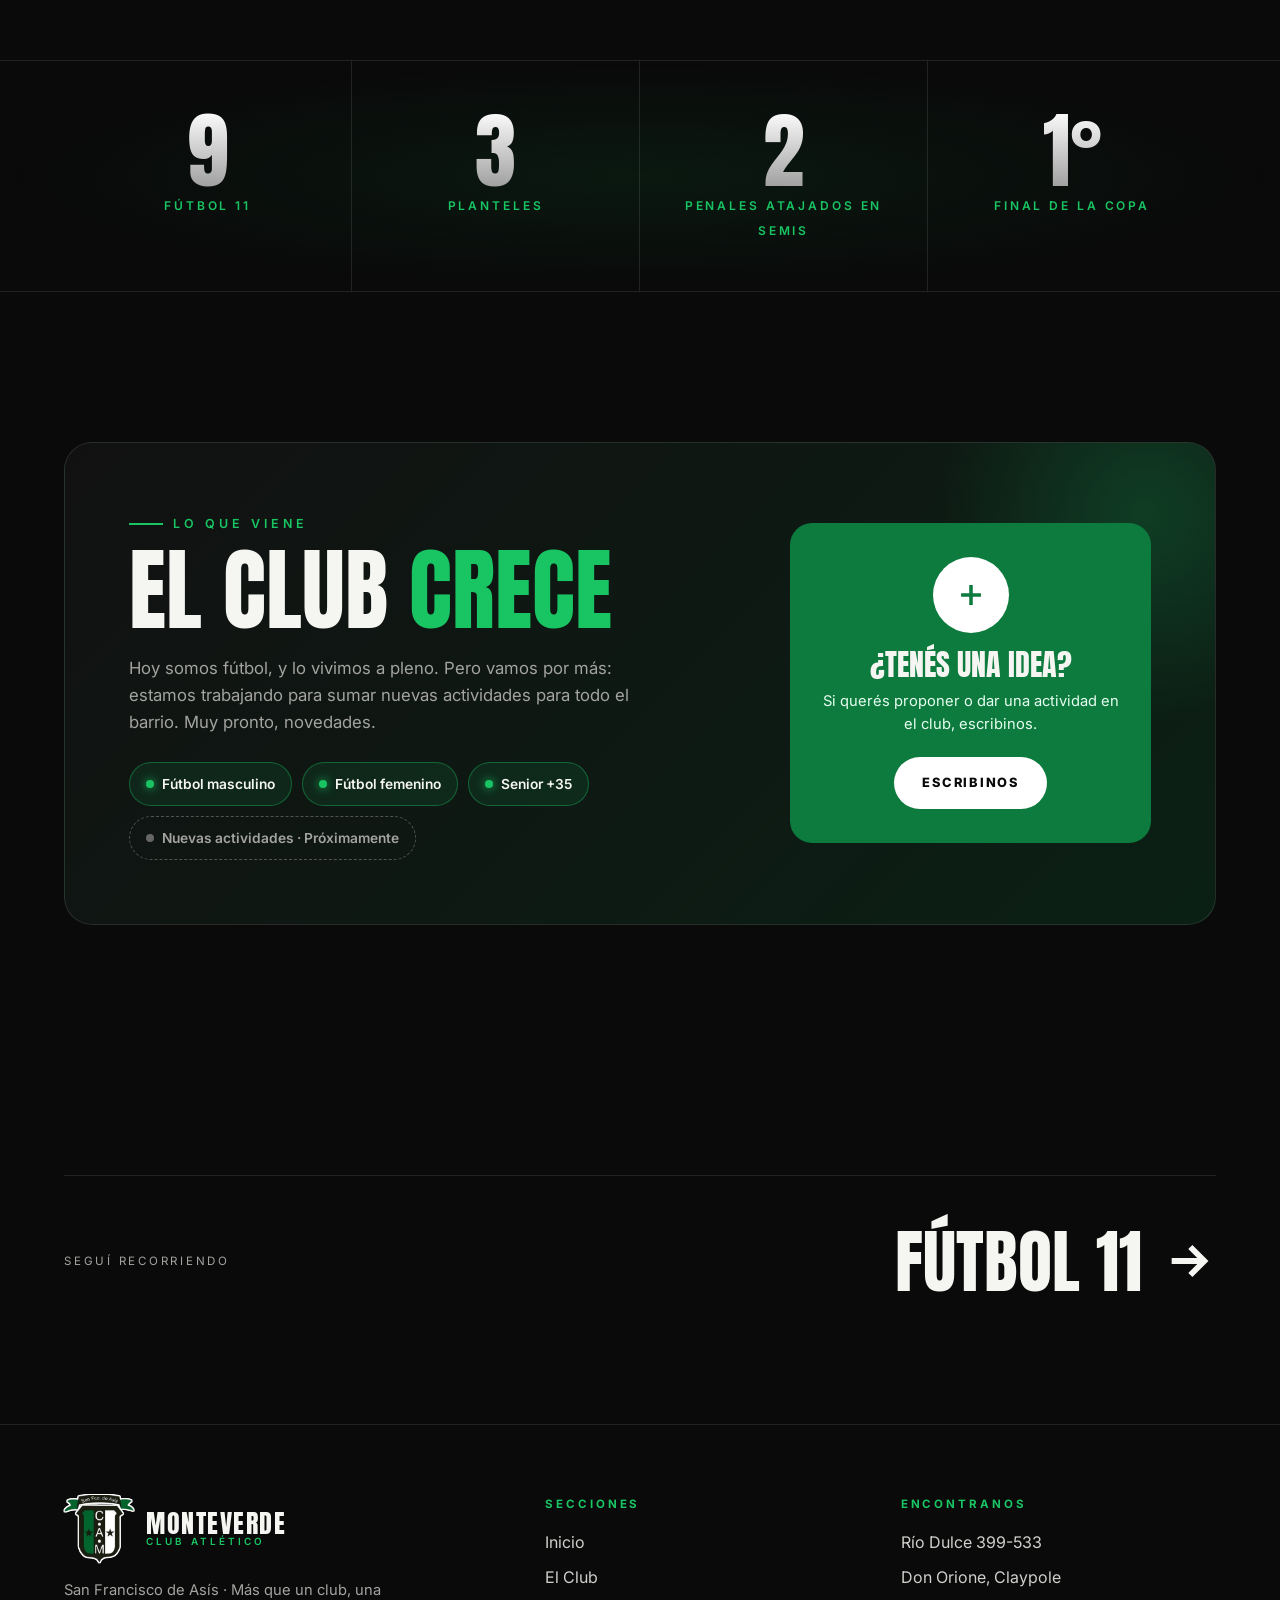
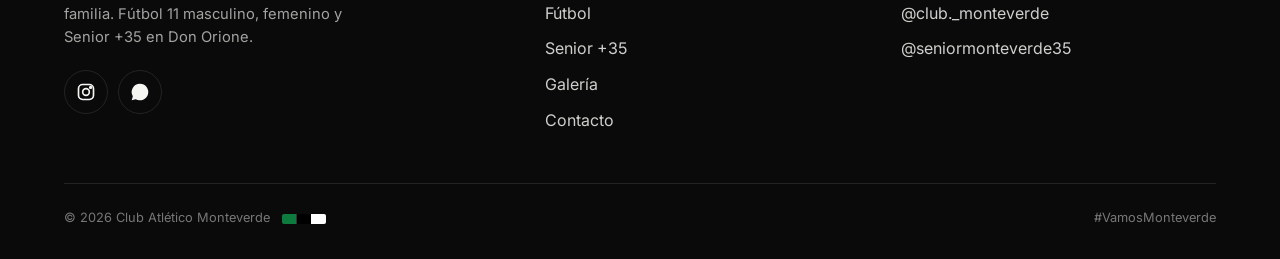
==== commit 050511d4: "Transición entre páginas más elegante: fundido nativo en lugar de la cortina verde Usa View Transiti" ====
--- a/club.html
+++ b/club.html
@@ -12,7 +12,6 @@
 <link href="https://fonts.googleapis.com/css2?family=Anton&family=Inter:wght@400;500;600;800&display=swap" rel="stylesheet">
 <link rel="stylesheet" href="styles.css">
 <link rel="stylesheet" href="fx.css">
-<script>try{if(sessionStorage.getItem("cam-nav"))document.documentElement.classList.add("nav-in")}catch(e){}</script>
 </head>
 <body>
 <div id="loader"><img src="img/escudo.png" alt=""><div class="bar"></div></div>
--- a/styles.css
+++ b/styles.css
@@ -443,3 +443,122 @@
 
 @media (prefers-reduced-motion:reduce){.page-hero h1 span{transform:none}.page-hero .bg{transform:none}}
 main{overflow-x:clip}
+
+/* ===== Publicación: visita del Papa ===== */
+.news{--gold:#f2c94c;overflow:hidden;background:radial-gradient(ellipse at 15% 40%,#f2c94c14,transparent 55%),radial-gradient(ellipse at 90% 80%,#19c46314,transparent 55%)}
+.news-grid{display:grid;grid-template-columns:.9fr 1.1fr;gap:clamp(36px,6vw,80px);align-items:center}
+.news-photo{position:relative;margin:0}
+.news-photo .frame{border-radius:22px;overflow:hidden;transform:rotate(-2.5deg);box-shadow:0 40px 90px -30px #000,0 0 0 6px #ffffff12,0 0 0 7px #f2c94c55;transition:transform .7s cubic-bezier(.2,.8,.2,1)}
+.news-photo:hover .frame{transform:rotate(0) scale(1.02)}
+.news-photo img{width:100%;aspect-ratio:4/4.4;object-fit:cover;object-position:52% 30%}
+.news-stamp{position:absolute;right:-14px;bottom:44px;display:flex;align-items:center;gap:10px;padding:10px 18px 10px 10px;border-radius:999px;background:#fff;color:#0a0a0a;font-weight:800;font-size:.85rem;box-shadow:0 18px 40px -10px #000;transform:rotate(3deg)}
+.news-stamp img{width:38px;height:auto}
+.news-photo figcaption{margin-top:18px;font-size:.7rem;color:#777;text-align:center}
+.news-photo figcaption a{text-decoration:underline}
+.news-tag{display:inline-flex;align-items:center;gap:10px;padding:8px 16px;border-radius:999px;border:1px solid #f2c94c66;background:#f2c94c14;color:var(--gold);font-weight:800;font-size:.72rem;letter-spacing:.2em;text-transform:uppercase}
+.news-tag i{width:8px;height:8px;border-radius:50%;background:var(--gold);box-shadow:0 0 0 0 #f2c94c88;animation:ping 1.6s infinite}
+@keyframes ping{70%{box-shadow:0 0 0 10px #f2c94c00}100%{box-shadow:0 0 0 0 #f2c94c00}}
+.news .sec-title em{color:var(--gold)}
+.news-body>p{color:#d4d4d0;font-size:1.05rem;margin-bottom:16px;max-width:580px}
+.countdown{display:flex;gap:12px;margin:28px 0 8px}
+.countdown div{flex:1;max-width:110px;text-align:center;padding:16px 8px;border-radius:16px;background:linear-gradient(180deg,#1a1a1a,#0e0e0e);border:1px solid var(--line);position:relative;overflow:hidden}
+.countdown div::after{content:"";position:absolute;left:0;right:0;top:50%;height:1px;background:#00000080}
+.countdown b{display:block;font-family:var(--display);font-weight:400;font-size:clamp(2rem,4.4vw,3rem);line-height:1;font-variant-numeric:tabular-nums}
+.countdown span{font-size:.62rem;letter-spacing:.22em;text-transform:uppercase;color:var(--muted)}
+.cd-msg{font-family:var(--display);font-size:clamp(1.4rem,3vw,2rem);text-transform:uppercase;line-height:1.1;color:var(--gold);margin:24px 0 8px;max-width:560px}
+.news-info{list-style:none;display:grid;gap:4px;margin-top:22px}
+.news-info li{display:flex;gap:14px;padding:14px 0;border-bottom:1px solid var(--line);font-size:.92rem;color:#cfcfcb}
+.news-info li:last-child{border-bottom:0}
+.news-info svg{flex:0 0 22px;width:22px;height:22px;color:var(--gold);margin-top:2px}
+.news-info b{display:block;color:#fff;font-size:.95rem;margin-bottom:2px}
+@media (max-width:860px){
+  .news-grid{grid-template-columns:1fr}
+  .news-photo{max-width:440px;margin:0 auto;width:calc(100% - 24px)}
+}
+@media (max-width:560px){
+  .countdown{gap:8px}
+  .countdown div{padding:12px 4px}
+  .news-stamp{right:-6px;font-size:.78rem}
+}
+.countdown[hidden],.cd-msg[hidden]{display:none}
+
+/* ===== Torneo Senior +35: tabla, fechas, goleadores ===== */
+.src{color:var(--green-hi);text-decoration:underline;text-underline-offset:3px}
+.tb{flex:0 0 auto;display:inline-grid;place-items:center;width:34px;height:34px;border-radius:50%;font:800 .62rem var(--body);letter-spacing:.04em;color:#0a0a0a;background:var(--tc,#888);box-shadow:inset 0 0 0 2px #00000030}
+.tb-cam{background:none;box-shadow:none}
+.tb-cam img{width:34px;height:auto;filter:drop-shadow(1px 0 0 #fff) drop-shadow(-1px 0 0 #fff) drop-shadow(0 1px 0 #fff) drop-shadow(0 -1px 0 #fff)}
+
+.standings{border-radius:20px;overflow:hidden;border:1px solid var(--line);background:#0a0a0a}
+.st-row{display:grid;grid-template-columns:48px minmax(0,1fr) 64px repeat(6,52px) 60px;align-items:center;padding:12px 18px;border-top:1px solid var(--line);font-variant-numeric:tabular-nums;text-align:center;position:relative}
+.st-row>span:nth-child(2){text-align:left}
+.st-head{border-top:0;background:#141414;font-size:.66rem;font-weight:800;letter-spacing:.18em;color:var(--muted);text-transform:uppercase}
+.st-row .pos{display:grid;place-items:center;width:30px;height:30px;border-radius:9px;background:#1c1c1c;font-weight:800;font-size:.85rem}
+.st-row.lead .pos{background:#f2c94c;color:#111}
+.team-c{display:flex;align-items:center;gap:12px;min-width:0}
+.team-c>.nm{display:flex;flex-direction:column;gap:6px;min-width:0;flex:1}
+.team-c b{font-size:.95rem;white-space:nowrap;overflow:hidden;text-overflow:ellipsis}
+.st-row .bar{display:block;height:3px;border-radius:2px;background:#ffffff14;position:relative;overflow:hidden;max-width:220px}
+.st-row .bar::after{content:"";position:absolute;inset:0;width:var(--w);background:linear-gradient(90deg,var(--green),var(--green-hi));transform:scaleX(0);transform-origin:left;transition:transform 1.2s cubic-bezier(.2,.8,.2,1) .3s}
+.st-row.in .bar::after{transform:scaleX(1)}
+.st-row .pts{font-family:var(--display);font-size:1.6rem;line-height:1}
+.st-row .dif.up{color:var(--green-hi)}.st-row .dif.down{color:#ff7a7a}
+.st-row.me{background:linear-gradient(90deg,#0d7a3e40,#0d7a3e10);box-shadow:inset 4px 0 0 var(--green-hi)}
+.st-row.me b{color:#fff}
+
+.fixture-next{display:grid;grid-template-columns:repeat(3,1fr);gap:14px}
+.fx-card{display:grid;grid-template-columns:1fr auto 1fr;align-items:center;gap:10px;padding:22px 16px;border-radius:18px;background:linear-gradient(160deg,#151515,#0b0b0b);border:1px solid var(--line);text-align:center;transition:transform .35s,border-color .35s}
+.fx-card:hover{transform:translateY(-5px);border-color:#19c46388}
+.fx-card.me{border-color:#19c46399;background:linear-gradient(160deg,#0d7a3e33,#0b0b0b)}
+.fx-t{display:flex;flex-direction:column;align-items:center;gap:10px}
+.fx-t .tb{width:48px;height:48px;font-size:.78rem}
+.fx-t .tb-cam img{width:48px}
+.fx-t b{font-size:.85rem;line-height:1.2}
+.fx-vs{font-family:var(--display);font-size:1.4rem;color:var(--green-hi)}
+
+.tor-grid{display:grid;grid-template-columns:1.15fr .85fr;gap:clamp(30px,5vw,60px);align-items:start}
+.fecha-tabs{display:flex;flex-wrap:wrap;gap:8px;margin-bottom:16px}
+.fecha-tabs button{min-width:46px;padding:9px 12px;border-radius:12px;border:1px solid #ffffff2a;background:none;color:#fff;font:700 .85rem var(--body);cursor:pointer;transition:background .2s,border-color .2s}
+.fecha-tabs button:hover{border-color:#fff}
+.fecha-tabs button.on{background:var(--green);border-color:var(--green)}
+.results-list{display:grid;gap:12px}
+.board.res{grid-template-columns:1fr auto 1fr;padding:16px 18px;animation:resIn .45s cubic-bezier(.2,.8,.2,1) both}
+.board.res:nth-child(2){animation-delay:.06s}.board.res:nth-child(3){animation-delay:.12s}
+@keyframes resIn{from{opacity:0;transform:translateY(14px) rotateX(20deg)}}
+.board.res .t{display:flex;align-items:center;gap:10px;justify-content:flex-start;text-align:left;font-size:.88rem}
+.board.res .t.r{justify-content:flex-end;text-align:right}
+.board.res .t .tb{width:28px;height:28px;font-size:.55rem}
+.board.res .t .tb-cam img{width:28px}
+.board.res .sc{font-size:2rem;min-width:84px}
+.board.res.me{border-color:#19c46366}
+
+.scorers{list-style:none;display:grid;gap:8px}
+.scorers li{display:flex;align-items:center;gap:12px;padding:12px 14px;border-radius:14px;background:#ffffff06;border:1px solid var(--line)}
+.scorers .rk{width:22px;text-align:center;font-family:var(--display);font-size:1.2rem;color:var(--muted)}
+.scorers li.top{background:linear-gradient(90deg,#f2c94c22,#ffffff06);border-color:#f2c94c55}
+.scorers li.top .rk{color:#f2c94c}
+.scorers .who{flex:1;min-width:0;display:flex;flex-direction:column;gap:2px}
+.scorers .who b{font-size:.92rem;white-space:nowrap;overflow:hidden;text-overflow:ellipsis}
+.scorers .who small{font-size:.72rem;color:var(--muted)}
+.scorers .bar{display:block;height:3px;margin-top:6px;border-radius:2px;background:#ffffff12;position:relative;overflow:hidden}
+.scorers .bar::after{content:"";position:absolute;inset:0;width:var(--w);background:var(--green-hi);transform:scaleX(0);transform-origin:left;transition:transform 1.1s cubic-bezier(.2,.8,.2,1) .25s}
+.scorers li.top .bar::after{background:#f2c94c}
+.scorers li.in .bar::after{transform:scaleX(1)}
+.scorers .gl{font-family:var(--display);font-size:1.7rem;line-height:1;text-align:right}
+.scorers .gl small{display:block;font:600 .58rem var(--body);letter-spacing:.14em;text-transform:uppercase;color:var(--muted)}
+.scorers li.me{border-color:#19c46388;background:#0d7a3e22}
+
+@media (max-width:1024px){
+  .tor-grid{grid-template-columns:1fr}
+  .fixture-next{grid-template-columns:1fr}
+}
+@media (max-width:760px){
+  .st-row{grid-template-columns:36px minmax(0,1fr) 46px 34px 46px;padding:11px 12px;gap:4px}
+  .st-row .opt{display:none}
+  .team-c{gap:9px}
+  .team-c b{font-size:.84rem}
+  .tb{width:28px;height:28px;font-size:.55rem}.tb-cam img{width:28px}
+  .board.res{padding:14px 12px}
+  .board.res .t{font-size:.78rem;gap:7px}
+  .board.res .sc{font-size:1.6rem;min-width:64px;padding:4px 8px}
+}
+@media (prefers-reduced-motion:reduce){.board.res{animation:none}}
--- a/fx.css
+++ b/fx.css
@@ -71,15 +71,21 @@
 .cur-ring.view span{opacity:1}
 .cur-ring.hide,.cur-dot.hide{opacity:0}
 
-/* ---------- Transición entre páginas ---------- */
-.curtain{position:fixed;inset:0;z-index:250;pointer-events:none;display:grid;place-items:center;
-  background:linear-gradient(135deg,#0d7a3e,#06401f);transform:translateY(101%);transition:transform .55s cubic-bezier(.75,0,.2,1)}
-.curtain img{width:110px;opacity:0;transform:scale(.8);transition:opacity .3s .15s,transform .5s .15s}
-.curtain.cover{transform:none;pointer-events:all}
-.curtain.cover img{opacity:1;transform:none}
-.curtain.out{transform:translateY(-101%)}
-html.nav-in body::after{content:"";position:fixed;inset:0;z-index:249;background:linear-gradient(135deg,#0d7a3e,#06401f)}
-html.nav-in #loader{display:none}
+/* ---------- Transición entre páginas ----------
+   Fundido suave nativo del navegador (View Transitions): el contenido sale
+   levemente hacia arriba y desenfocado, y el nuevo entra desde abajo.
+   El menú queda quieto arriba. */
+@view-transition{navigation:auto}
+#top{view-transition-name:site-header}
+::view-transition-group(site-header){animation-duration:.4s}
+::view-transition-old(root){animation:vt-out .26s cubic-bezier(.4,0,1,1) both}
+::view-transition-new(root){animation:vt-in .6s cubic-bezier(.2,.8,.2,1) .06s both}
+@keyframes vt-out{to{opacity:0;transform:translate3d(0,-16px,0);filter:blur(6px)}}
+@keyframes vt-in{from{opacity:0;transform:translate3d(0,26px,0)}}
+/* Respaldo para navegadores sin transiciones nativas: mismo efecto, a mano */
+html.vt-fallback main,html.vt-fallback footer{transition:opacity .26s ease,transform .26s ease,filter .26s ease}
+html.vt-fallback.leaving main,html.vt-fallback.leaving footer{opacity:0;transform:translate3d(0,-14px,0);filter:blur(5px)}
+html.vt-fallback.entering main{animation:vt-in .6s cubic-bezier(.2,.8,.2,1) both}
 
 /* ---------- Ajustes ---------- */
 @media (max-width:860px){
@@ -92,5 +98,5 @@
 @media (prefers-reduced-motion:reduce){
   .split .ch{opacity:1;transform:none;transition:none}
   .pitch3d .ln{stroke-dashoffset:0}
-  .curtain,html.nav-in body::after{display:none}
+  ::view-transition-old(root),::view-transition-new(root),::view-transition-group(site-header){animation:none}
 }
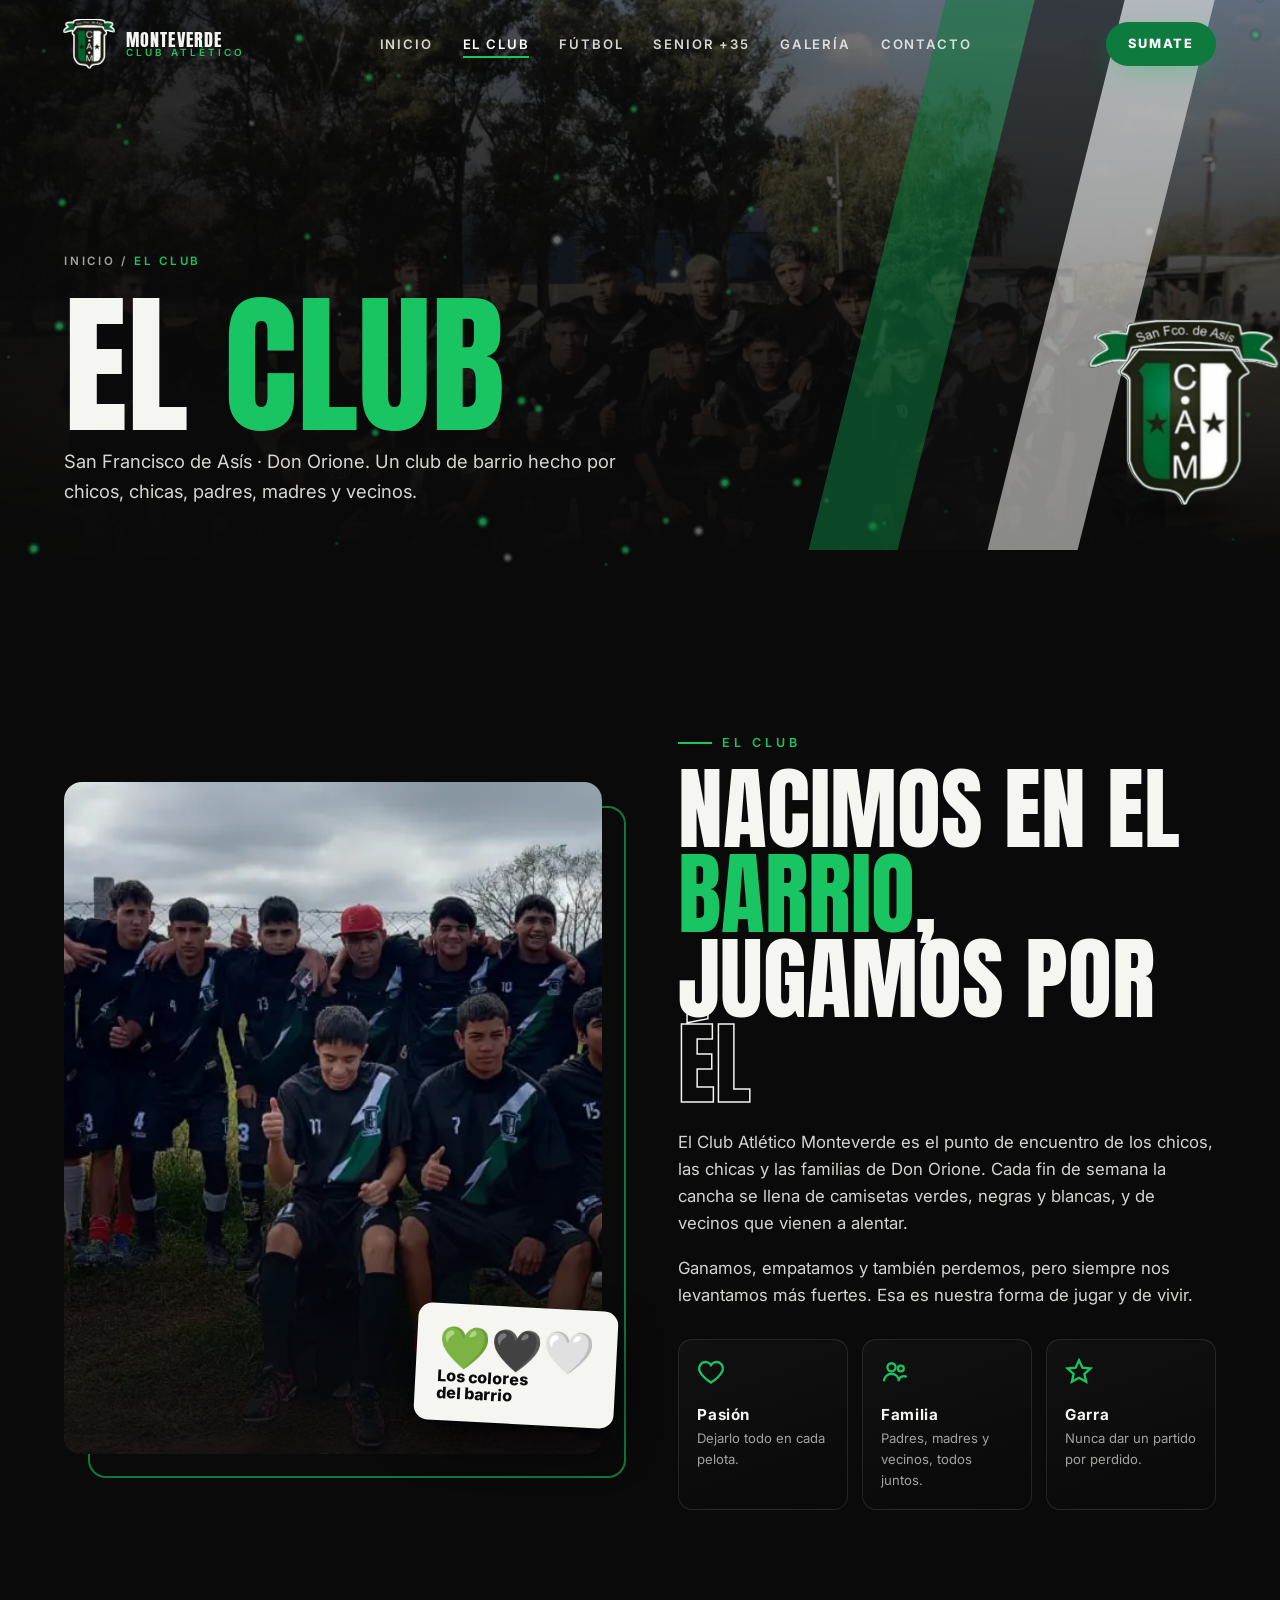
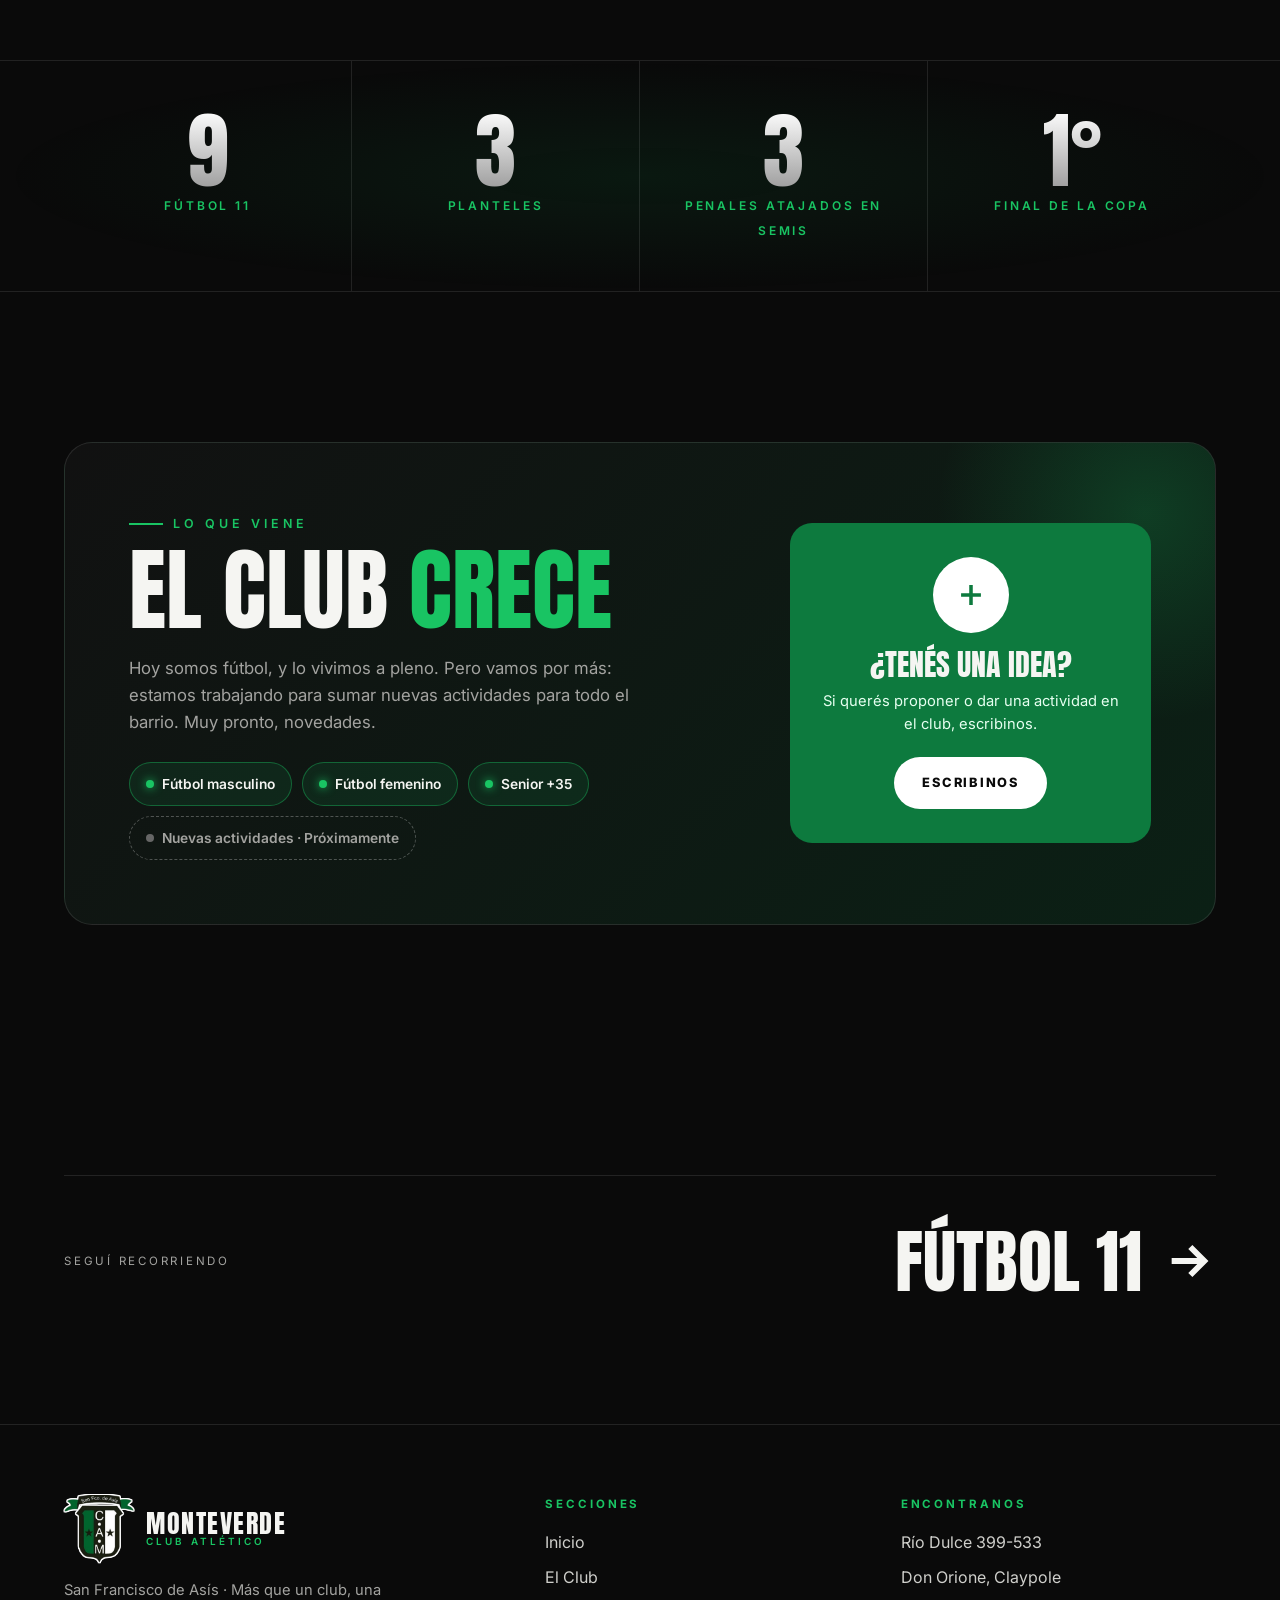
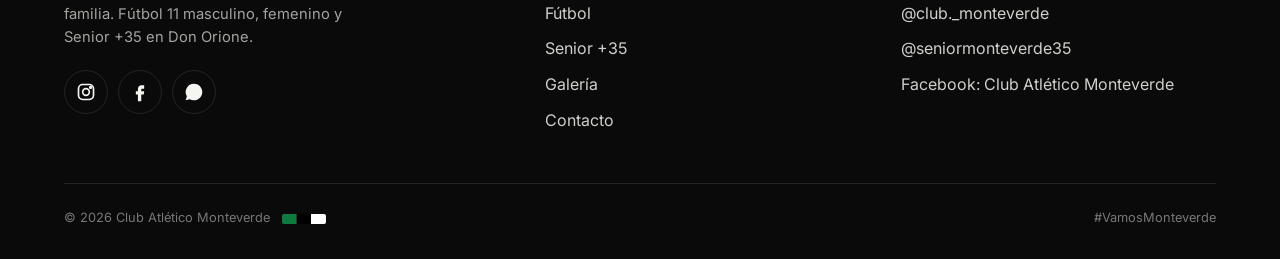
==== commit 04eb6a48: "Agrega el Facebook del club (pie de todas las páginas y Contacto) Co-Authored-By: Claude Opus 5.5 <n" ====
--- a/club.html
+++ b/club.html
@@ -105,10 +105,11 @@
         <a href="index.html" class="brand"><img src="img/escudo.png" alt=""><span>MONTEVERDE<small>CLUB ATLÉTICO</small></span></a>
         <p>San Francisco de Asís · Más que un club, una familia. Fútbol 11 masculino, femenino y Senior +35 en Don Orione.</p>
         <div class="social"><a href="https://www.instagram.com/club._monteverde/" target="_blank" rel="noopener" aria-label="Instagram"><svg viewBox="0 0 24 24" fill="none" stroke="currentColor" stroke-width="2"><rect x="3" y="3" width="18" height="18" rx="5"/><circle cx="12" cy="12" r="4"/><circle cx="17.5" cy="6.5" r="1" fill="currentColor"/></svg></a>
+        <a href="https://www.facebook.com/pabloemanuel.castillo.5" target="_blank" rel="noopener" aria-label="Facebook"><svg viewBox="0 0 24 24" fill="currentColor"><path d="M14 8h3V4h-3c-2.8 0-4.5 1.8-4.5 4.6V11H7v4h2.5v8h4v-8h3l.5-4h-3.5V9c0-.6.4-1 1-1z"/></svg></a>
         <a href="https://wa.me/5491160499150" target="_blank" rel="noopener" aria-label="WhatsApp"><svg viewBox="0 0 24 24" fill="currentColor"><path d="M17.5 14.4c-.3-.1-1.8-.9-2-1-.3-.1-.5-.1-.7.1l-.9 1.2c-.2.2-.3.2-.6.1-1.6-.8-2.7-1.5-3.8-3.3-.3-.5.3-.5.8-1.6.1-.2 0-.4 0-.5l-.9-2.2c-.2-.6-.5-.5-.7-.5h-.6c-.2 0-.5.1-.8.4-.3.3-1 1-1 2.5s1.1 2.9 1.2 3.1c.1.2 2.1 3.2 5.1 4.5 1.9.8 2.6.9 3.6.7.6-.1 1.8-.7 2-1.4.3-.7.3-1.3.2-1.4-.1-.2-.3-.3-.6-.4zM12 2a10 10 0 0 0-8.6 15.1L2 22l5-1.3A10 10 0 1 0 12 2z"/></svg></a></div>
       </div>
       <div><h5>Secciones</h5><ul><li><a href="index.html">Inicio</a></li><li><a href="club.html">El Club</a></li><li><a href="futbol.html">Fútbol</a></li><li><a href="senior.html">Senior +35</a></li><li><a href="galeria.html">Galería</a></li><li><a href="contacto.html">Contacto</a></li></ul></div>
-      <div><h5>Encontranos</h5><ul><li>Río Dulce 399-533</li><li>Don Orione, Claypole</li><li><a href="https://www.instagram.com/club._monteverde/" target="_blank" rel="noopener">@club._monteverde</a></li><li><a href="https://www.instagram.com/seniormonteverde35/" target="_blank" rel="noopener">@seniormonteverde35</a></li></ul></div>
+      <div><h5>Encontranos</h5><ul><li>Río Dulce 399-533</li><li>Don Orione, Claypole</li><li><a href="https://www.instagram.com/club._monteverde/" target="_blank" rel="noopener">@club._monteverde</a></li><li><a href="https://www.instagram.com/seniormonteverde35/" target="_blank" rel="noopener">@seniormonteverde35</a></li><li><a href="https://www.facebook.com/pabloemanuel.castillo.5" target="_blank" rel="noopener">Facebook: Club Atlético Monteverde</a></li></ul></div>
     </div>
     <div class="copy"><span>© <span class="yr"></span> Club Atlético Monteverde <span class="flag"><i></i><i></i><i></i></span></span><span>#VamosMonteverde</span></div>
   </div>
--- a/styles.css
+++ b/styles.css
@@ -484,9 +484,10 @@
 
 /* ===== Torneo Senior +35: tabla, fechas, goleadores ===== */
 .src{color:var(--green-hi);text-decoration:underline;text-underline-offset:3px}
-.tb{flex:0 0 auto;display:inline-grid;place-items:center;width:34px;height:34px;border-radius:50%;font:800 .62rem var(--body);letter-spacing:.04em;color:#0a0a0a;background:var(--tc,#888);box-shadow:inset 0 0 0 2px #00000030}
-.tb-cam{background:none;box-shadow:none}
-.tb-cam img{width:34px;height:auto;filter:drop-shadow(1px 0 0 #fff) drop-shadow(-1px 0 0 #fff) drop-shadow(0 1px 0 #fff) drop-shadow(0 -1px 0 #fff)}
+.tb{flex:0 0 auto;display:inline-flex;align-items:center;justify-content:center;width:46px;height:46px}
+.tb img{max-width:100%;max-height:100%;width:auto;height:auto;object-fit:contain;filter:drop-shadow(0 2px 4px #0009)}
+.tb-cam img{filter:drop-shadow(1px 0 0 #fff) drop-shadow(-1px 0 0 #fff) drop-shadow(0 1px 0 #fff) drop-shadow(0 -1px 0 #fff) drop-shadow(0 2px 4px #0009)}
+.tb-txt{border-radius:8px;background:#222;font:800 .6rem var(--body);color:#ccc}
 
 .standings{border-radius:20px;overflow:hidden;border:1px solid var(--line);background:#0a0a0a}
 .st-row{display:grid;grid-template-columns:48px minmax(0,1fr) 64px repeat(6,52px) 60px;align-items:center;padding:12px 18px;border-top:1px solid var(--line);font-variant-numeric:tabular-nums;text-align:center;position:relative}
@@ -510,8 +511,7 @@
 .fx-card:hover{transform:translateY(-5px);border-color:#19c46388}
 .fx-card.me{border-color:#19c46399;background:linear-gradient(160deg,#0d7a3e33,#0b0b0b)}
 .fx-t{display:flex;flex-direction:column;align-items:center;gap:10px}
-.fx-t .tb{width:48px;height:48px;font-size:.78rem}
-.fx-t .tb-cam img{width:48px}
+.fx-t .tb{width:86px;height:86px}
 .fx-t b{font-size:.85rem;line-height:1.2}
 .fx-vs{font-family:var(--display);font-size:1.4rem;color:var(--green-hi)}
 
@@ -526,8 +526,7 @@
 @keyframes resIn{from{opacity:0;transform:translateY(14px) rotateX(20deg)}}
 .board.res .t{display:flex;align-items:center;gap:10px;justify-content:flex-start;text-align:left;font-size:.88rem}
 .board.res .t.r{justify-content:flex-end;text-align:right}
-.board.res .t .tb{width:28px;height:28px;font-size:.55rem}
-.board.res .t .tb-cam img{width:28px}
+.board.res .t .tb{width:40px;height:40px}
 .board.res .sc{font-size:2rem;min-width:84px}
 .board.res.me{border-color:#19c46366}
 
@@ -556,9 +555,36 @@
   .st-row .opt{display:none}
   .team-c{gap:9px}
   .team-c b{font-size:.84rem}
-  .tb{width:28px;height:28px;font-size:.55rem}.tb-cam img{width:28px}
+  .tb{width:36px;height:36px}
   .board.res{padding:14px 12px}
   .board.res .t{font-size:.78rem;gap:7px}
   .board.res .sc{font-size:1.6rem;min-width:64px;padding:4px 8px}
 }
 @media (prefers-reduced-motion:reduce){.board.res{animation:none}}
+
+/* ===== Senior +35: sanciones ===== */
+.sanctions{display:grid;grid-template-columns:repeat(4,1fr);gap:14px}
+.sanc{position:relative;display:flex;flex-direction:column;gap:16px;padding:18px;border-radius:18px;background:linear-gradient(160deg,#1a1212,#0c0b0b);border:1px solid #ff5a5a33;overflow:hidden;transition:transform .35s,border-color .35s}
+.sanc:hover{transform:translateY(-5px);border-color:#ff5a5a77}
+.sanc::before{content:"";position:absolute;top:0;left:0;right:0;height:3px;background:linear-gradient(90deg,#e23b3b,#f2c94c)}
+.sanc-badge{align-self:flex-start;font-size:.6rem;font-weight:800;letter-spacing:.18em;text-transform:uppercase;padding:5px 9px;border-radius:999px;background:#e23b3b22;color:#ff8a8a;border:1px solid #e23b3b55}
+.sanc-top{display:flex;align-items:center;gap:12px;min-width:0}
+.sanc-top .tb{width:44px;height:44px}
+.sanc-top div{min-width:0;display:flex;flex-direction:column;gap:2px}
+.sanc-top b{font-size:.95rem;line-height:1.2}
+.sanc-top small{font-size:.74rem;color:var(--muted)}
+.sanc-foot{display:flex;align-items:center;justify-content:space-between;gap:10px;padding-top:12px;border-top:1px solid var(--line)}
+.sanc-date{display:inline-flex;align-items:center;gap:6px;font-size:.78rem;color:#cfcfcb;font-variant-numeric:tabular-nums}
+.sanc-date svg{width:14px;height:14px;color:var(--muted)}
+.sanc-cards{display:inline-flex;gap:8px}
+.cards{display:inline-flex;align-items:center;gap:5px;font-size:.82rem}
+.cards i{width:12px;height:16px;border-radius:2px;box-shadow:0 2px 6px #0008;transform:rotate(-8deg)}
+.cards.y i{background:#f5c518}.cards.r i{background:#e23b3b}
+.sanc.me{border-color:#19c46366}
+.sanc-note{font-size:.78rem;margin-top:14px}
+@media (max-width:1024px){.sanctions{grid-template-columns:repeat(2,1fr)}}
+@media (max-width:560px){.sanctions{grid-template-columns:1fr}}
+.ccard .ic.fb{background:#1877f2}
+.contact-cards{grid-template-columns:repeat(4,1fr)}
+@media (max-width:1024px){.contact-cards{grid-template-columns:repeat(2,1fr)}}
+@media (max-width:560px){.contact-cards{grid-template-columns:1fr}}
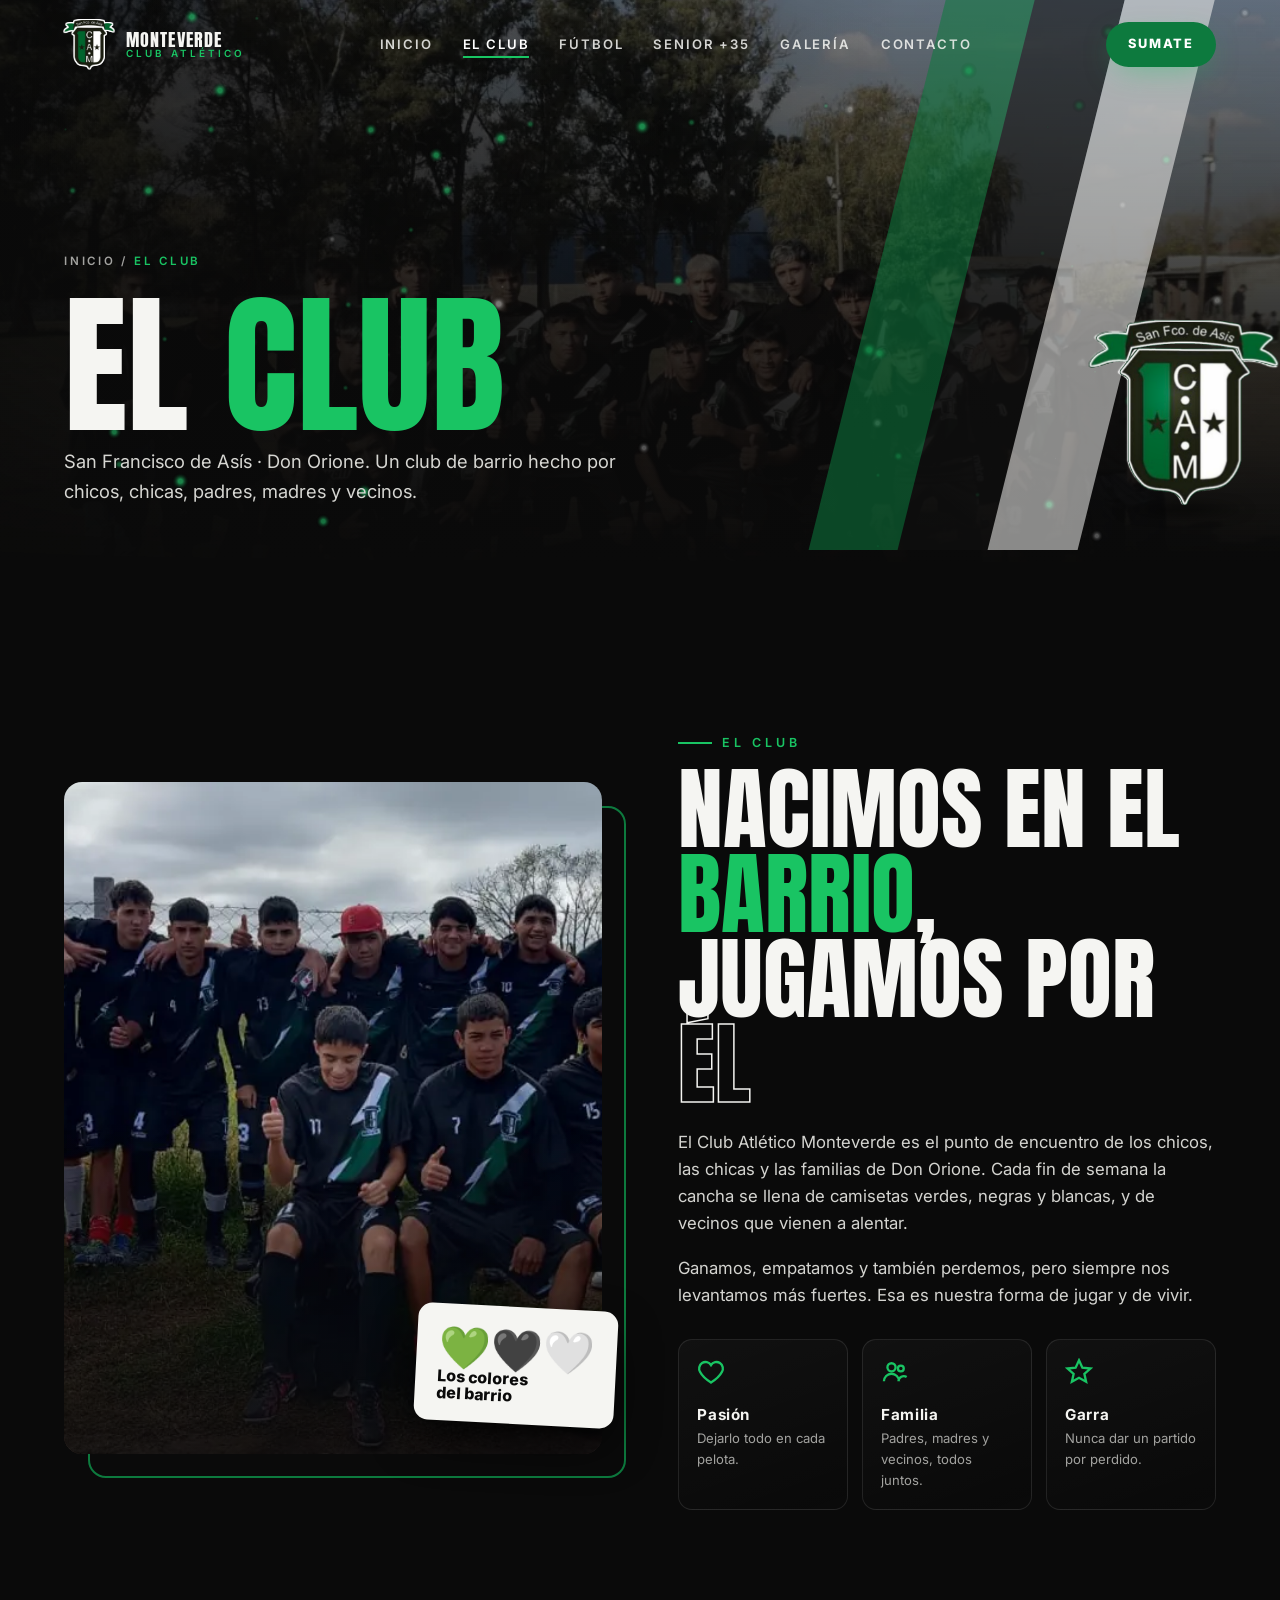
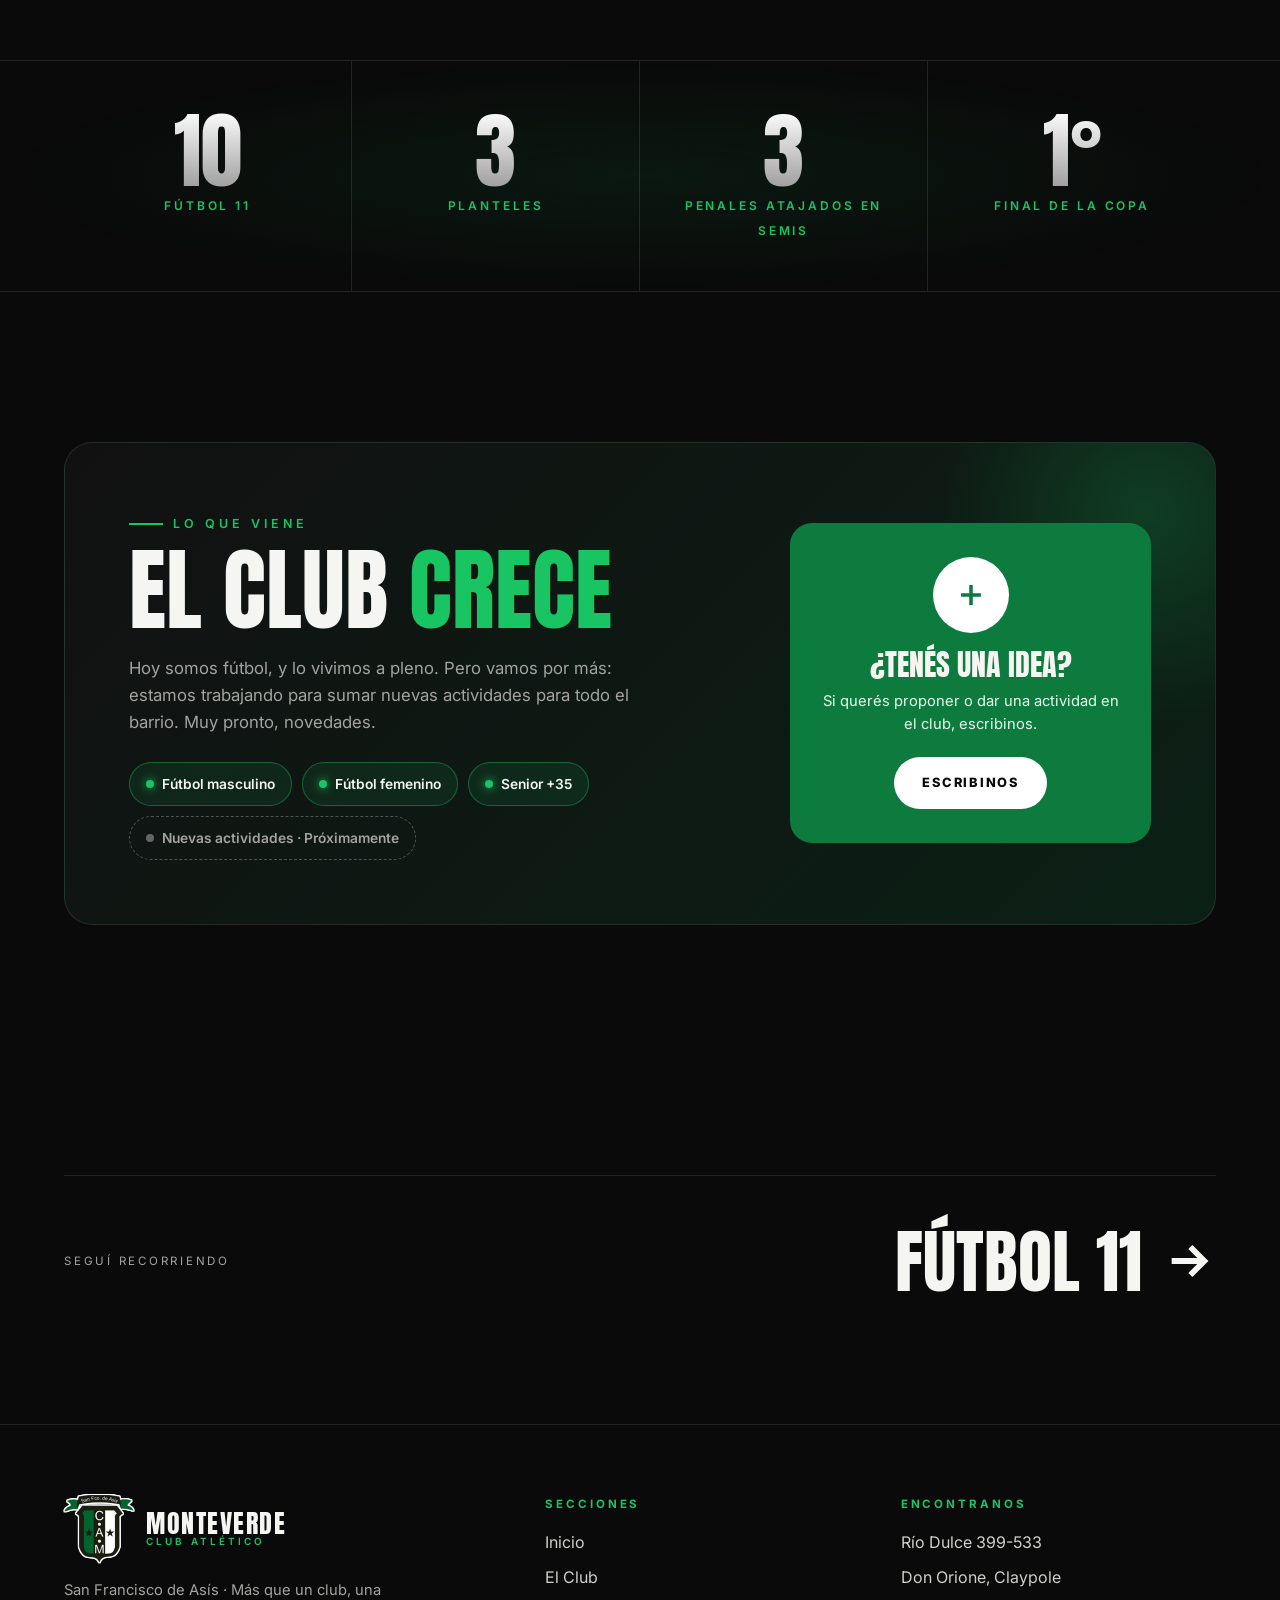
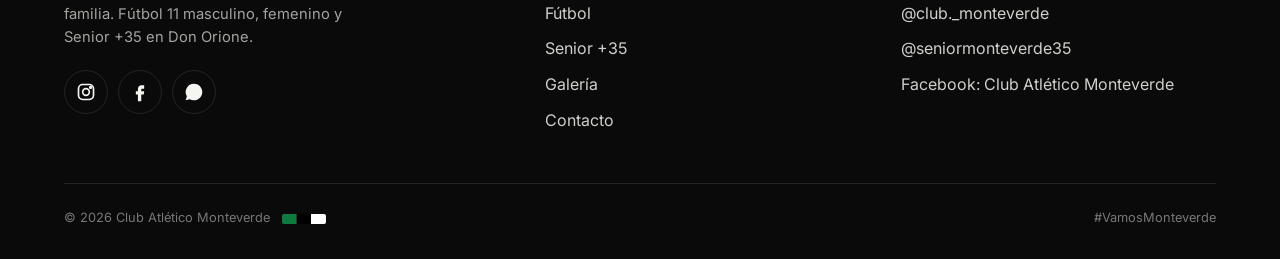
==== commit 607b62fa: "SEO completo: metadatos, Open Graph, Schema.org, sitemap, robots, íconos y 404 - Títulos y descripci" ====
--- a/club.html
+++ b/club.html
@@ -1,12 +1,36 @@
 <!doctype html>
-<html lang="es">
+<html lang="es-AR">
 <head>
 <meta charset="utf-8">
 <meta name="viewport" content="width=device-width, initial-scale=1">
-<title>El Club · Club Atlético Monteverde</title>
-<meta name="description" content="Historia y valores del Club Atlético Monteverde, Don Orione.">
+<title>El Club | Club Atlético Monteverde · Don Orione</title>
+<meta name="description" content="Conocé al Club Atlético Monteverde: historia, valores y lo que viene para el club de fútbol de Don Orione, Claypole. Más que un club, una familia.">
 <meta name="theme-color" content="#0a0a0a">
-<link rel="icon" href="img/escudo.png" type="image/png">
+<!-- SEO -->
+<link rel="canonical" href="https://clubmonteverde.com.ar/club.html">
+<meta name="robots" content="index, follow, max-image-preview:large">
+<meta name="author" content="Club Atlético Monteverde">
+<meta property="og:type" content="website">
+<meta property="og:locale" content="es_AR">
+<meta property="og:site_name" content="Club Atlético Monteverde">
+<meta property="og:title" content="El Club | Club Atlético Monteverde · Don Orione">
+<meta property="og:description" content="Conocé al Club Atlético Monteverde: historia, valores y lo que viene para el club de fútbol de Don Orione, Claypole. Más que un club, una familia.">
+<meta property="og:url" content="https://clubmonteverde.com.ar/club.html">
+<meta property="og:image" content="https://clubmonteverde.com.ar/img/og-image.jpg">
+<meta property="og:image:width" content="1200">
+<meta property="og:image:height" content="630">
+<meta property="og:image:alt" content="Escudo y plantel del Club Atlético Monteverde">
+<meta name="twitter:card" content="summary_large_image">
+<meta name="twitter:title" content="El Club | Club Atlético Monteverde · Don Orione">
+<meta name="twitter:description" content="Conocé al Club Atlético Monteverde: historia, valores y lo que viene para el club de fútbol de Don Orione, Claypole. Más que un club, una familia.">
+<meta name="twitter:image" content="https://clubmonteverde.com.ar/img/og-image.jpg">
+<link rel="icon" href="/favicon.ico" sizes="any">
+<link rel="icon" href="/favicon-32.png" type="image/png" sizes="32x32">
+<link rel="apple-touch-icon" href="/apple-touch-icon.png">
+<link rel="manifest" href="/site.webmanifest">
+<link rel="preload" as="image" href="img/foto01.webp" fetchpriority="high">
+<script type="application/ld+json">{"@context":"https://schema.org","@graph":[{"@type":"SportsOrganization","@id":"https://clubmonteverde.com.ar/#club","name":"Club Atlético Monteverde","alternateName":["C.A.M.","Monteverde","Club Atlético Monteverde San Francisco de Asís"],"sport":"Fútbol","slogan":"Más que un club, una familia","url":"https://clubmonteverde.com.ar/","logo":"https://clubmonteverde.com.ar/img/escudo.png","image":"https://clubmonteverde.com.ar/img/og-image.jpg","address":{"@type":"PostalAddress","streetAddress":"Río Dulce 399","addressLocality":"Claypole","addressRegion":"Buenos Aires","addressCountry":"AR"},"areaServed":"Don Orione, Claypole, Almirante Brown","sameAs":["https://www.instagram.com/club._monteverde/","https://www.facebook.com/pabloemanuel.castillo.5","https://www.instagram.com/seniormonteverde35/"]},{"@type":"WebSite","@id":"https://clubmonteverde.com.ar/#web","url":"https://clubmonteverde.com.ar/","name":"Club Atlético Monteverde","inLanguage":"es-AR","publisher":{"@id":"https://clubmonteverde.com.ar/#club"}},{"@type":"WebPage","@id":"https://clubmonteverde.com.ar/club.html#page","url":"https://clubmonteverde.com.ar/club.html","name":"El Club | Club Atlético Monteverde · Don Orione","description":"Conocé al Club Atlético Monteverde: historia, valores y lo que viene para el club de fútbol de Don Orione, Claypole. Más que un club, una familia.","inLanguage":"es-AR","isPartOf":{"@id":"https://clubmonteverde.com.ar/#web"},"about":{"@id":"https://clubmonteverde.com.ar/#club"},"primaryImageOfPage":"https://clubmonteverde.com.ar/img/og-image.jpg"},{"@type":"BreadcrumbList","itemListElement":[{"@type":"ListItem","position":1,"name":"Inicio","item":"https://clubmonteverde.com.ar/"},{"@type":"ListItem","position":2,"name":"El Club","item":"https://clubmonteverde.com.ar/club.html"}]}]}</script>
+<!-- /SEO -->
 <link rel="preconnect" href="https://fonts.googleapis.com">
 <link rel="preconnect" href="https://fonts.gstatic.com" crossorigin>
 <link href="https://fonts.googleapis.com/css2?family=Anton&family=Inter:wght@400;500;600;800&display=swap" rel="stylesheet">
@@ -14,12 +38,12 @@
 <link rel="stylesheet" href="fx.css">
 </head>
 <body>
-<div id="loader"><img src="img/escudo.png" alt=""><div class="bar"></div></div>
+<div id="loader"><img src="img/escudo-3d.png" alt=""><div class="bar"></div></div>
 <div id="progress"></div>
 
 <header id="top">
   <nav class="wrap">
-    <a href="index.html" class="brand"><img src="img/escudo.png" alt="Escudo C.A.M."><span>MONTEVERDE<small>CLUB ATLÉTICO</small></span></a>
+    <a href="index.html" class="brand"><img src="img/escudo-sm.png" alt="Escudo del Club Atlético Monteverde" width="50" height="48"><span>MONTEVERDE<small>CLUB ATLÉTICO</small></span></a>
     <ul class="links">
       <li><a href="index.html">Inicio</a></li>
       <li><a href="club.html">El Club</a></li>
@@ -38,7 +62,7 @@
   <div class="bg" style="background-image:url('img/foto01.webp')"></div>
   <div class="stripes"><i></i><i></i><i></i></div>
   <div class="wrap">
-    <img class="crest-mini" src="img/escudo.png" alt="">
+    <img class="crest-mini" src="img/escudo-3d.png" alt="">
     <div class="crumbs"><a href="index.html">Inicio</a> / <b>El Club</b></div>
     <h1><span>El <em>Club</em></span></h1>
     <p>San Francisco de Asís · Don Orione. Un club de barrio hecho por chicos, chicas, padres, madres y vecinos.</p>
@@ -102,7 +126,7 @@
   <div class="wrap">
     <div class="foot">
       <div>
-        <a href="index.html" class="brand"><img src="img/escudo.png" alt=""><span>MONTEVERDE<small>CLUB ATLÉTICO</small></span></a>
+        <a href="index.html" class="brand"><img src="img/escudo-sm.png" alt="" width="70" height="68"><span>MONTEVERDE<small>CLUB ATLÉTICO</small></span></a>
         <p>San Francisco de Asís · Más que un club, una familia. Fútbol 11 masculino, femenino y Senior +35 en Don Orione.</p>
         <div class="social"><a href="https://www.instagram.com/club._monteverde/" target="_blank" rel="noopener" aria-label="Instagram"><svg viewBox="0 0 24 24" fill="none" stroke="currentColor" stroke-width="2"><rect x="3" y="3" width="18" height="18" rx="5"/><circle cx="12" cy="12" r="4"/><circle cx="17.5" cy="6.5" r="1" fill="currentColor"/></svg></a>
         <a href="https://www.facebook.com/pabloemanuel.castillo.5" target="_blank" rel="noopener" aria-label="Facebook"><svg viewBox="0 0 24 24" fill="currentColor"><path d="M14 8h3V4h-3c-2.8 0-4.5 1.8-4.5 4.6V11H7v4h2.5v8h4v-8h3l.5-4h-3.5V9c0-.6.4-1 1-1z"/></svg></a>
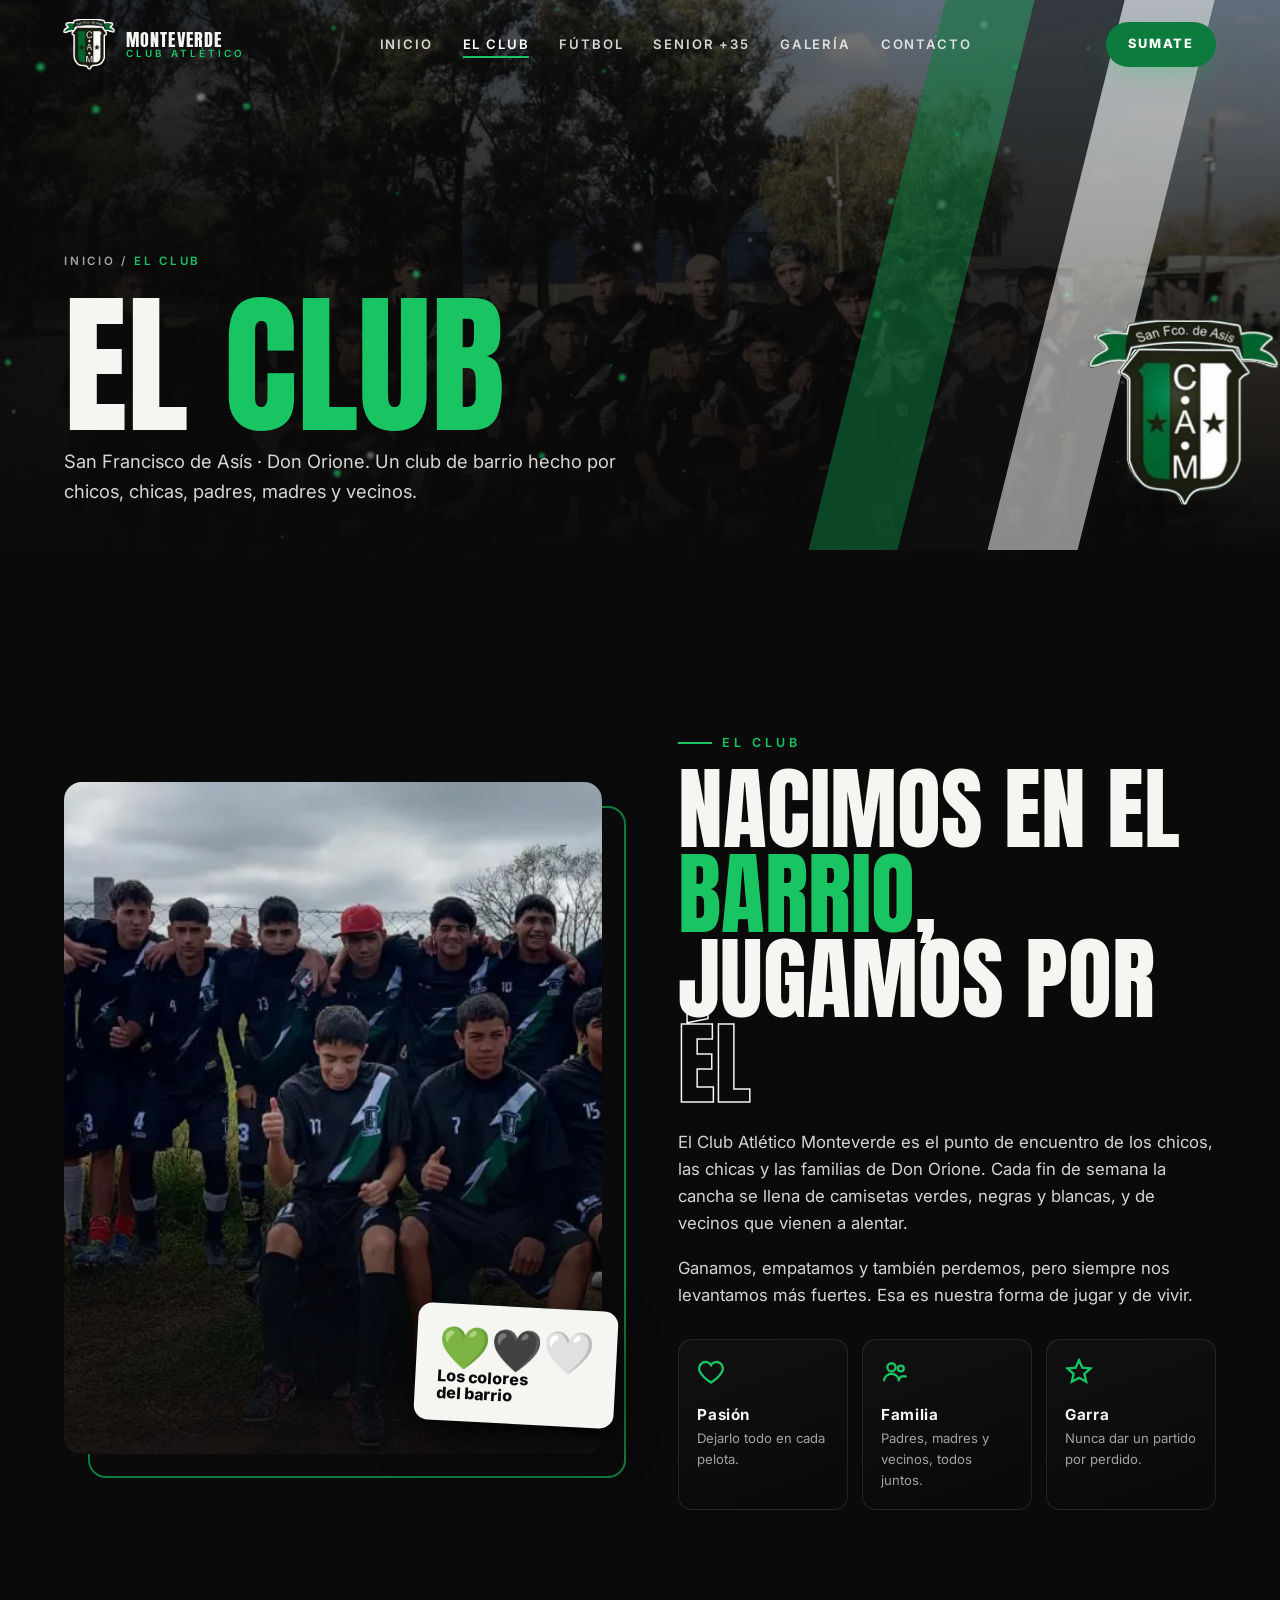
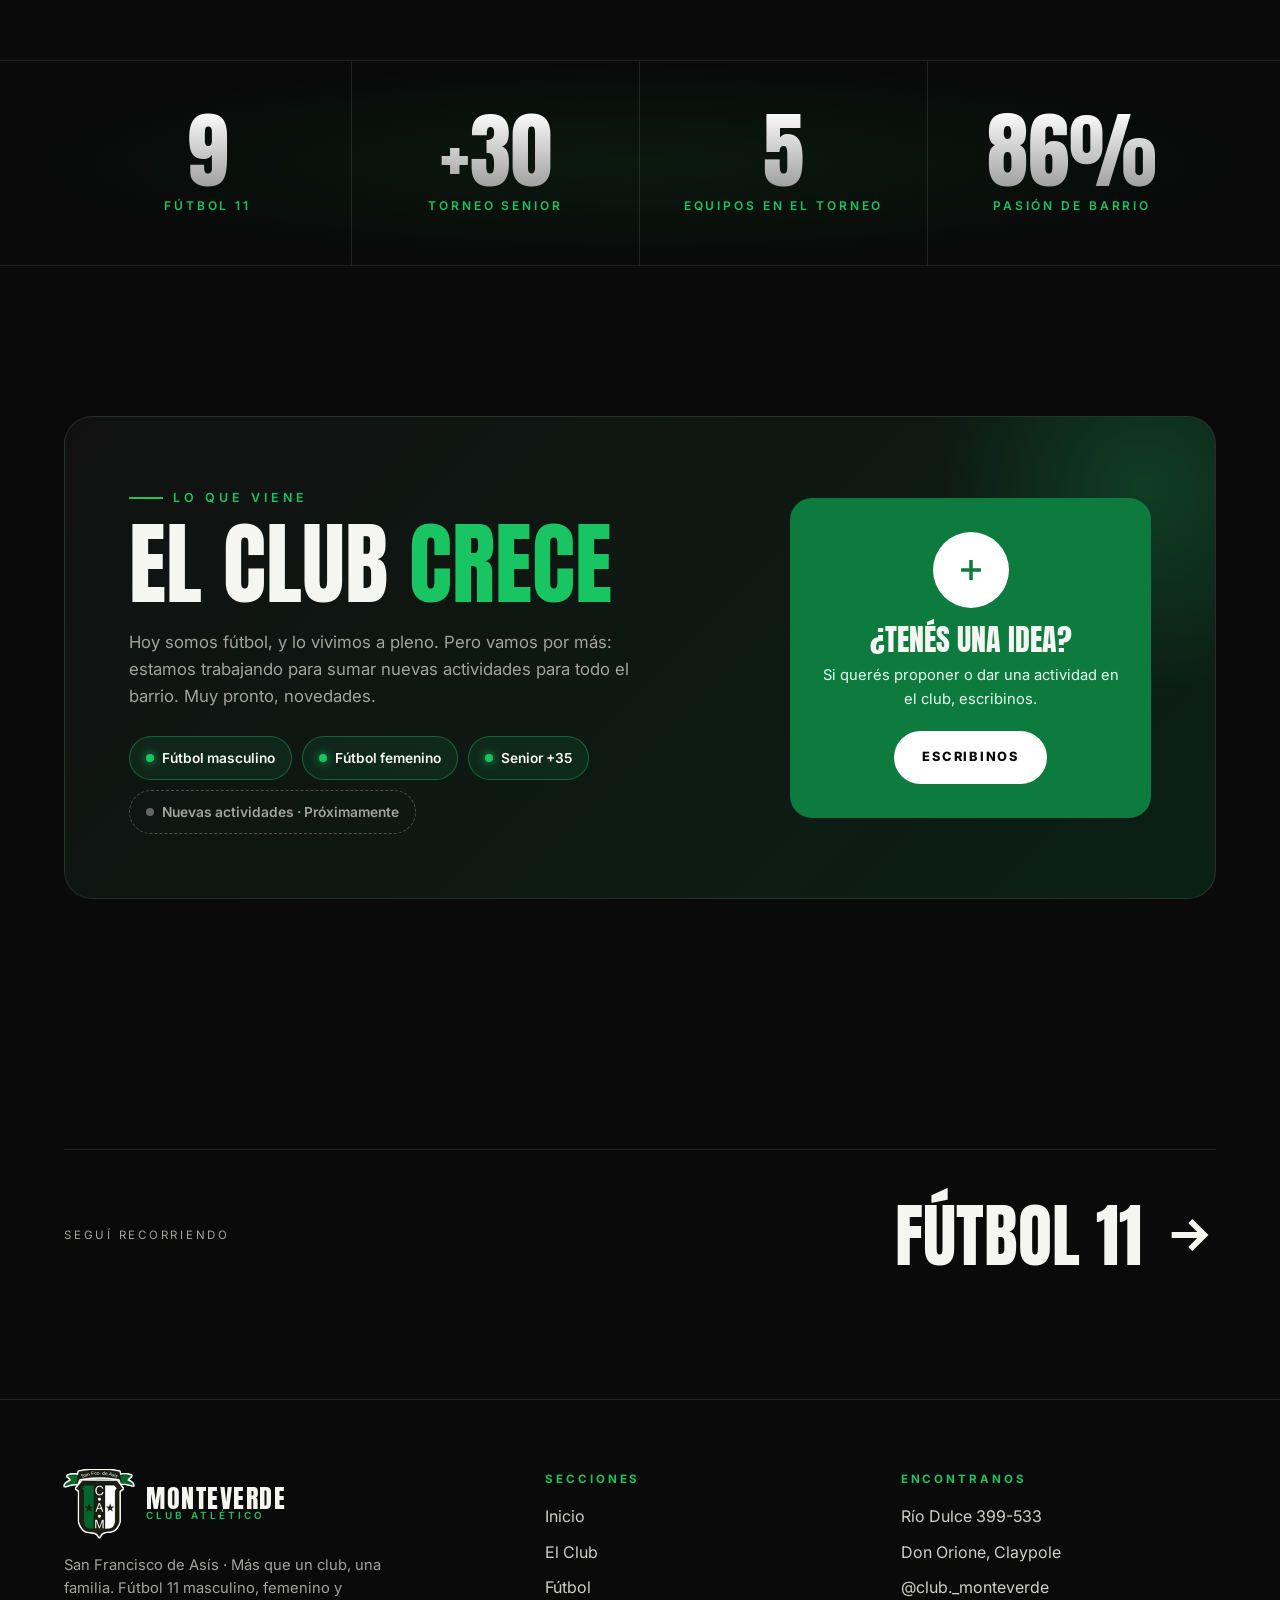
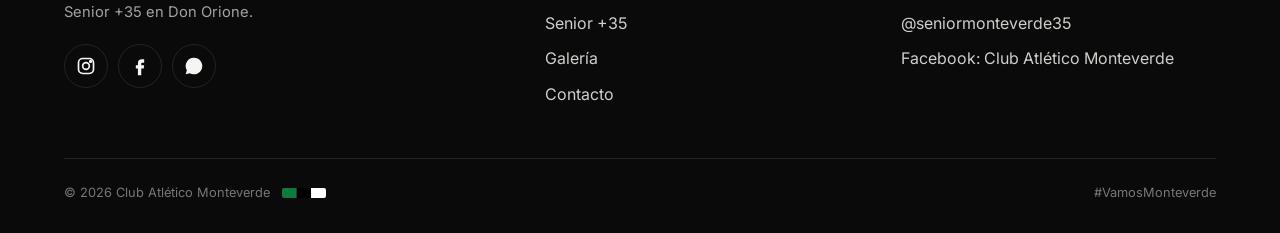
==== commit 82a43534: "Contadores genéricos en Inicio y El Club (Fútbol 11, +35, 6 equipos, 100% barrio) Reemplaza datos pu" ====
--- a/club.html
+++ b/club.html
@@ -93,9 +93,9 @@
 <section class="stats" style="margin-bottom:clamp(80px,12vw,150px)">
   <div class="wrap stats-grid">
     <div class="stat reveal"><b data-count="11">0</b><span>Fútbol 11</span></div>
-    <div class="stat reveal d1"><b data-count="4">0</b><span>Planteles</span></div>
-    <div class="stat reveal d2"><b data-count="3">0</b><span>Penales atajados en semis</span></div>
-    <div class="stat reveal d3"><b data-count="1" data-suffix="°">0</b><span>Final de la Copa</span></div>
+    <div class="stat reveal d1"><b data-count="35" data-prefix="+">0</b><span>Torneo Senior</span></div>
+    <div class="stat reveal d2"><b data-count="6">0</b><span>Equipos en el torneo</span></div>
+    <div class="stat reveal d3"><b data-count="100" data-suffix="%">0</b><span>Pasión de barrio</span></div>
   </div>
 </section>
 
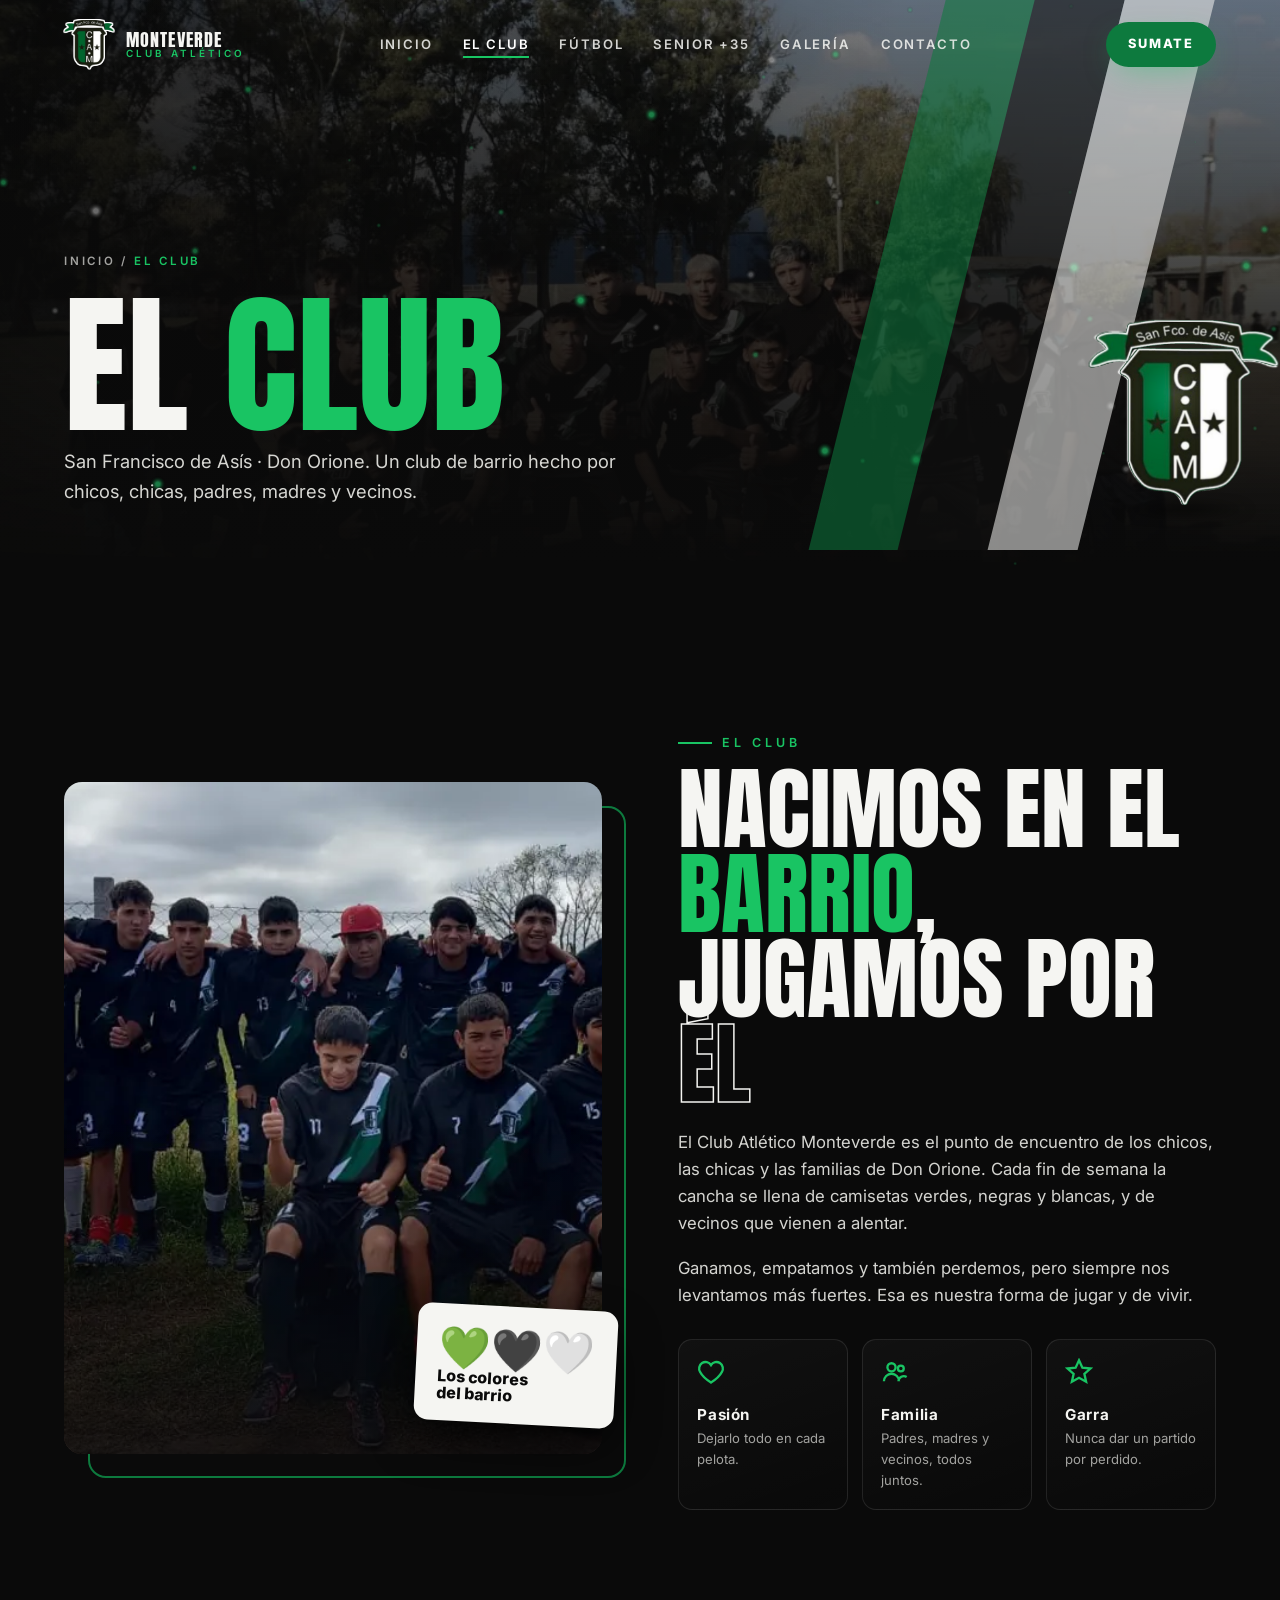
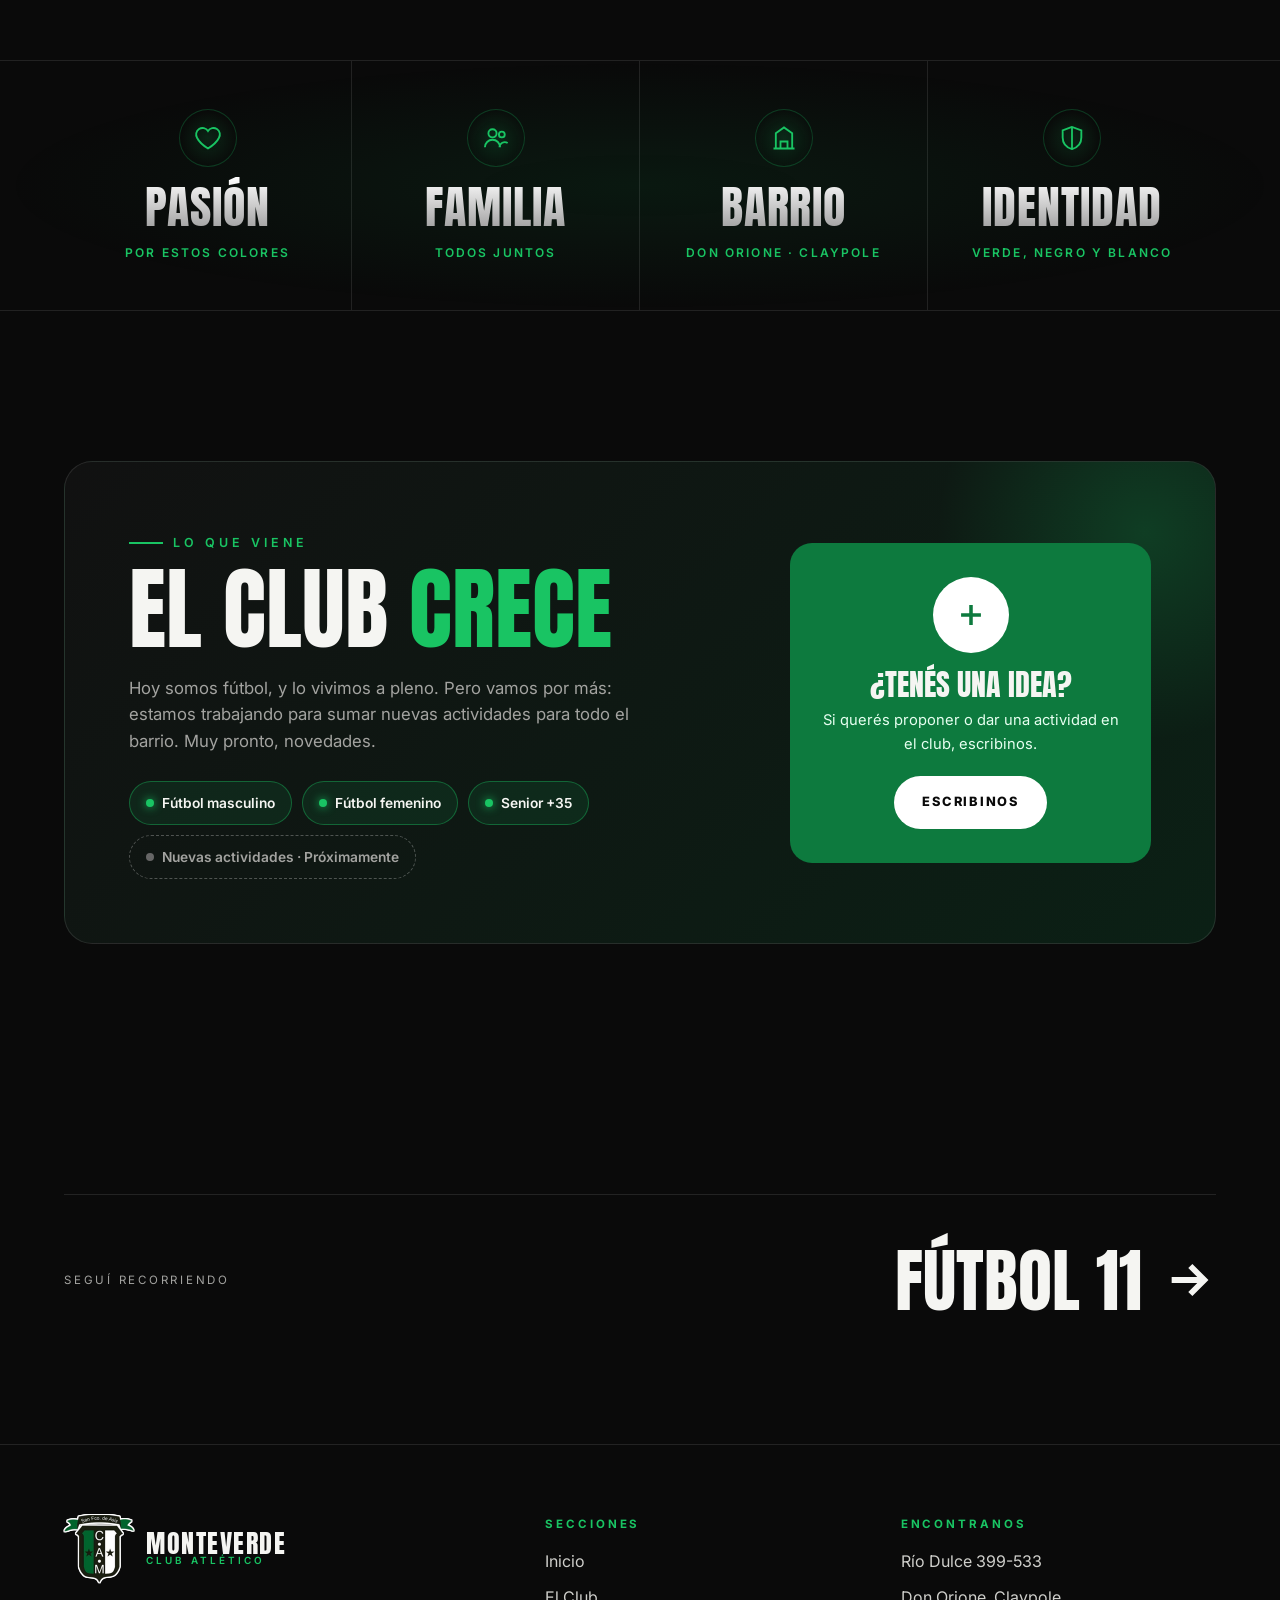
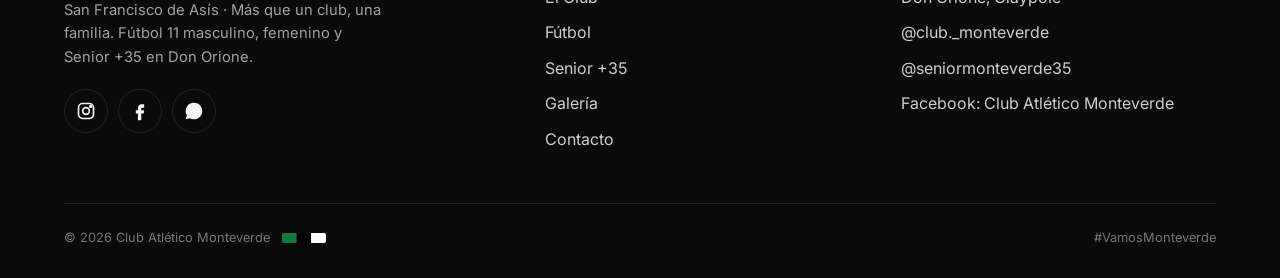
==== commit 43bf378e: "Franja de identidad del club (Pasión, Familia, Barrio, Identidad) en lugar de contadores Co-Authored" ====
--- a/club.html
+++ b/club.html
@@ -92,10 +92,10 @@
 <!-- STATS -->
 <section class="stats" style="margin-bottom:clamp(80px,12vw,150px)">
   <div class="wrap stats-grid">
-    <div class="stat reveal"><b data-count="11">0</b><span>Fútbol 11</span></div>
-    <div class="stat reveal d1"><b data-count="35" data-prefix="+">0</b><span>Torneo Senior</span></div>
-    <div class="stat reveal d2"><b data-count="6">0</b><span>Equipos en el torneo</span></div>
-    <div class="stat reveal d3"><b data-count="100" data-suffix="%">0</b><span>Pasión de barrio</span></div>
+    <div class="stat word reveal"><span class="ico"><svg viewBox="0 0 24 24" fill="none" stroke="currentColor" stroke-width="1.6"><path d="M12 21s-7-4.4-9.3-9A5.4 5.4 0 0 1 12 6a5.4 5.4 0 0 1 9.3 6c-2.3 4.6-9.3 9-9.3 9z"/></svg></span><b>Pasión</b><span>Por estos colores</span></div>
+    <div class="stat word reveal d1"><span class="ico"><svg viewBox="0 0 24 24" fill="none" stroke="currentColor" stroke-width="1.6"><circle cx="9" cy="8" r="3.5"/><circle cx="17" cy="9" r="2.5"/><path d="M2.5 20a6.5 6.5 0 0 1 13 0M15 20a4.5 4.5 0 0 1 7-3.7"/></svg></span><b>Familia</b><span>Todos juntos</span></div>
+    <div class="stat word reveal d2"><span class="ico"><svg viewBox="0 0 24 24" fill="none" stroke="currentColor" stroke-width="1.6"><path d="M3 21h18M5 21V8l7-5 7 5v13M9 21v-6h6v6"/></svg></span><b>Barrio</b><span>Don Orione · Claypole</span></div>
+    <div class="stat word reveal d3"><span class="ico"><svg viewBox="0 0 24 24" fill="none" stroke="currentColor" stroke-width="1.6"><path d="M12 2.5 4 5.5v6c0 5 3.4 8.6 8 10 4.6-1.4 8-5 8-10v-6z"/><path d="M12 2.5v19"/></svg></span><b>Identidad</b><span>Verde, negro y blanco</span></div>
   </div>
 </section>
 
--- a/styles.css
+++ b/styles.css
@@ -588,3 +588,12 @@
 .contact-cards{grid-template-columns:repeat(4,1fr)}
 @media (max-width:1024px){.contact-cards{grid-template-columns:repeat(2,1fr)}}
 @media (max-width:560px){.contact-cards{grid-template-columns:1fr}}
+
+/* Pilares del club (franja sin números) */
+.stat.word{display:flex;flex-direction:column;align-items:center;gap:10px}
+.stat.word .ico{width:58px;height:58px;border-radius:50%;display:grid;place-items:center;color:var(--green-hi);background:radial-gradient(circle,#19c46322,transparent 70%);border:1px solid #19c46340;transition:transform .5s cubic-bezier(.2,.8,.2,1),background .4s}
+.stat.word .ico svg{width:28px;height:28px}
+.stat.word:hover .ico{transform:translateY(-4px) scale(1.06);background:radial-gradient(circle,#19c46344,transparent 70%)}
+.stat.word b{font-size:clamp(2.1rem,3.6vw,3.2rem);text-transform:uppercase;letter-spacing:.02em;line-height:1.15;padding-top:.08em}
+.stat.word span:last-child{letter-spacing:.18em}
+@media (max-width:560px){.stat.word{padding:34px 12px}.stat.word b{font-size:1.9rem}.stat.word .ico{width:48px;height:48px}.stat.word .ico svg{width:24px;height:24px}}
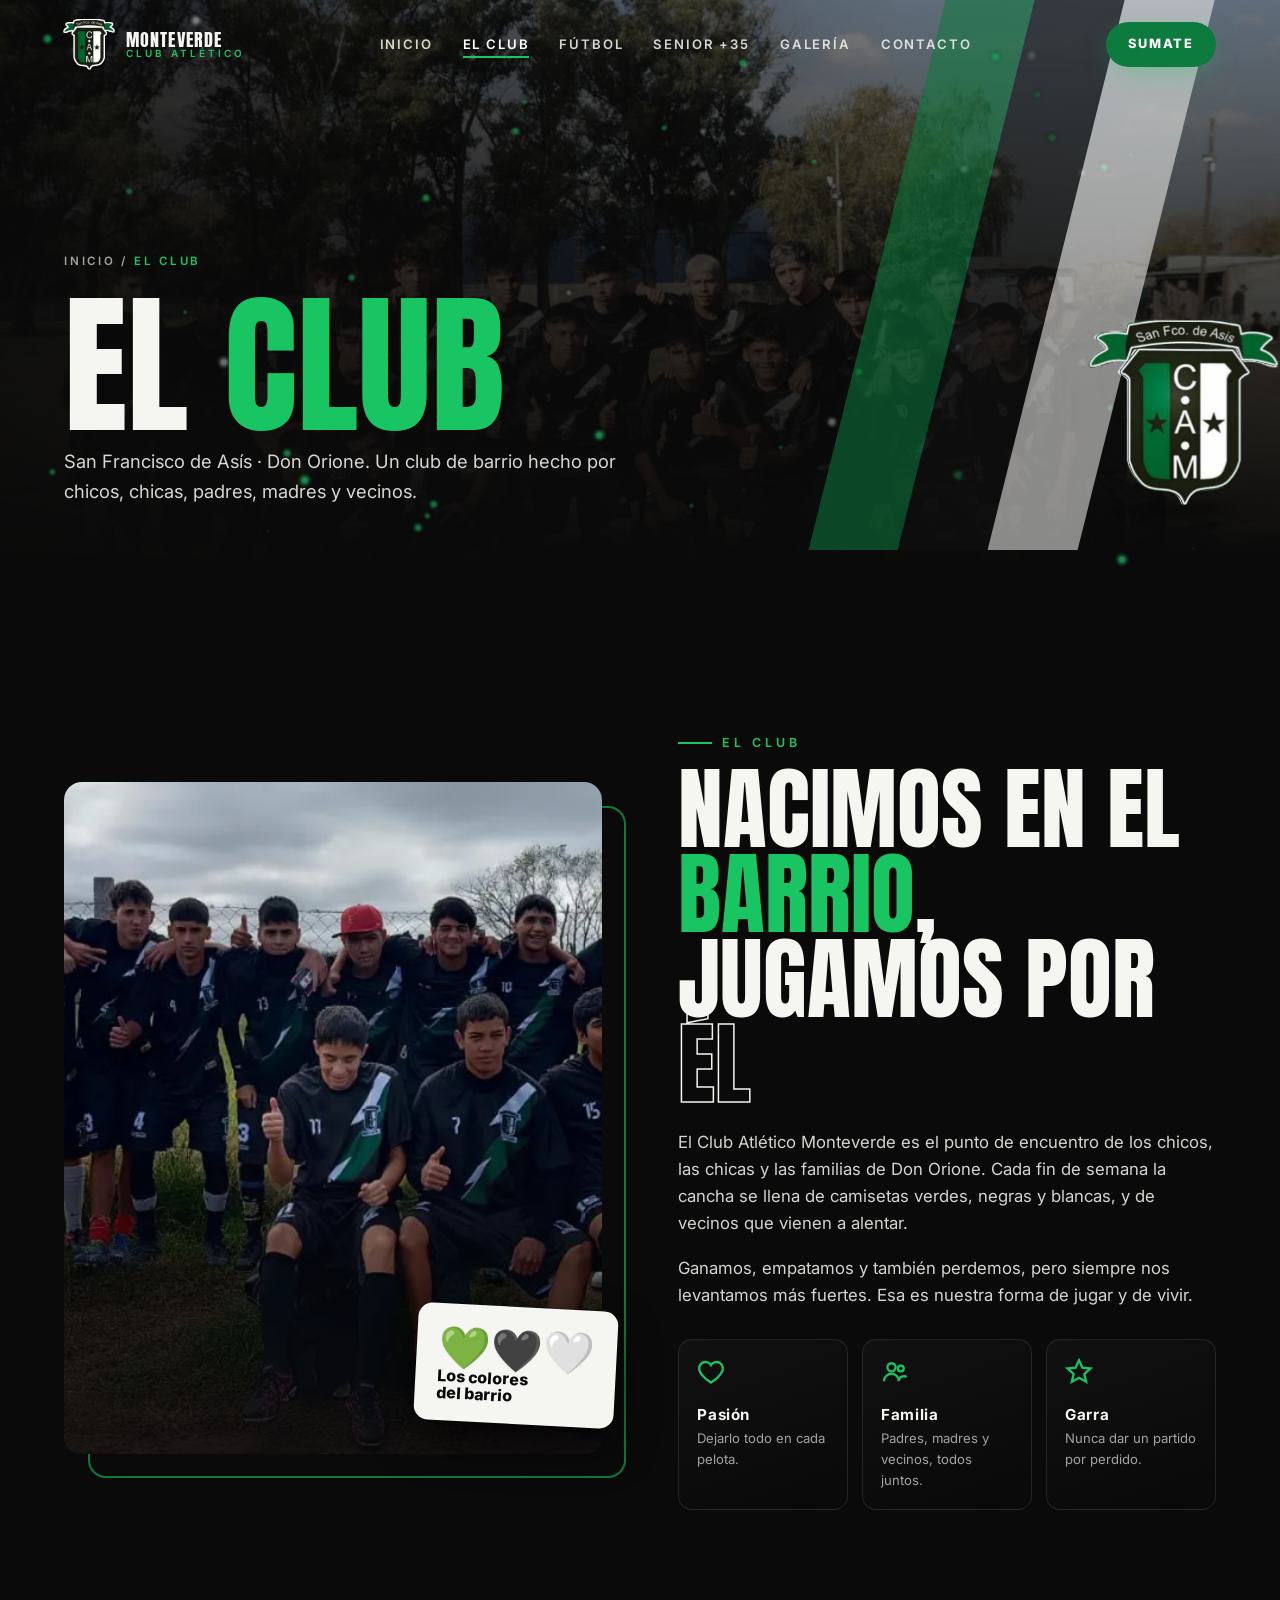
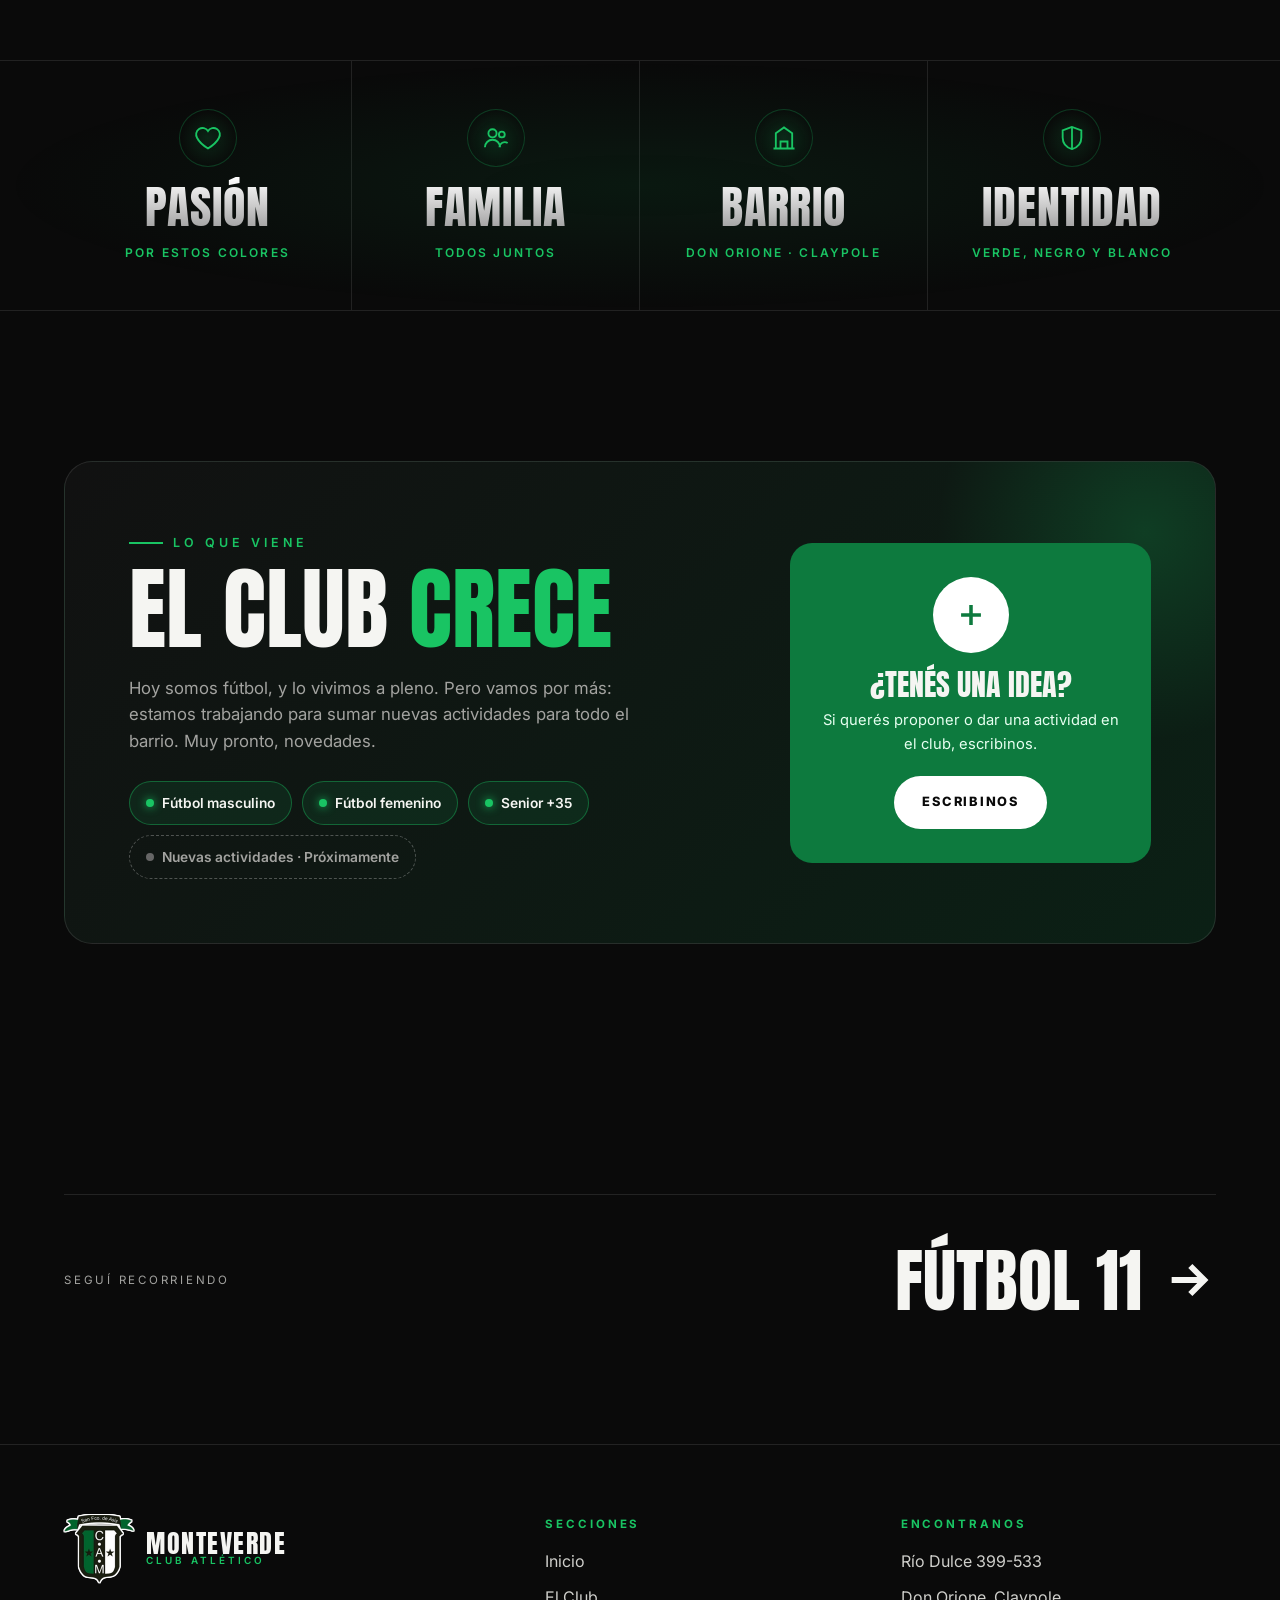
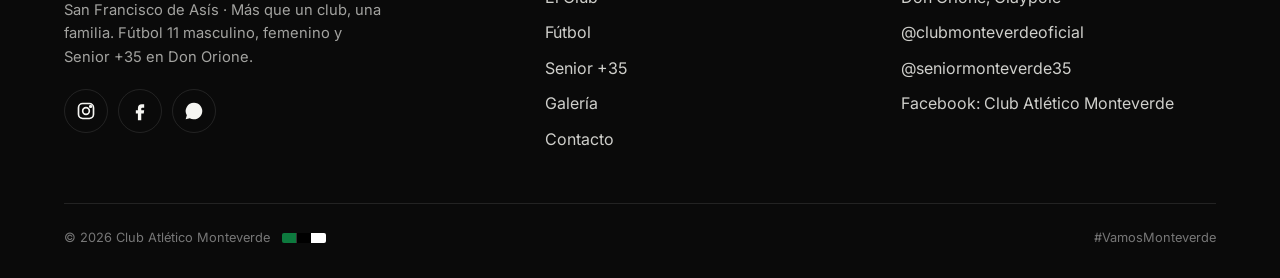
==== commit 1f3ba850: "Instagram oficial del club: @clubmonteverdeoficial en todos los links Co-Authored-By: Claude Opus 5." ====
--- a/club.html
+++ b/club.html
@@ -29,7 +29,7 @@
 <link rel="apple-touch-icon" href="/apple-touch-icon.png">
 <link rel="manifest" href="/site.webmanifest">
 <link rel="preload" as="image" href="img/foto01.webp" fetchpriority="high">
-<script type="application/ld+json">{"@context":"https://schema.org","@graph":[{"@type":"SportsOrganization","@id":"https://clubmonteverde.com.ar/#club","name":"Club Atlético Monteverde","alternateName":["C.A.M.","Monteverde","Club Atlético Monteverde San Francisco de Asís"],"sport":"Fútbol","slogan":"Más que un club, una familia","url":"https://clubmonteverde.com.ar/","logo":"https://clubmonteverde.com.ar/img/escudo.png","image":"https://clubmonteverde.com.ar/img/og-image.jpg","address":{"@type":"PostalAddress","streetAddress":"Río Dulce 399","addressLocality":"Claypole","addressRegion":"Buenos Aires","addressCountry":"AR"},"areaServed":"Don Orione, Claypole, Almirante Brown","sameAs":["https://www.instagram.com/club._monteverde/","https://www.facebook.com/pabloemanuel.castillo.5","https://www.instagram.com/seniormonteverde35/"]},{"@type":"WebSite","@id":"https://clubmonteverde.com.ar/#web","url":"https://clubmonteverde.com.ar/","name":"Club Atlético Monteverde","inLanguage":"es-AR","publisher":{"@id":"https://clubmonteverde.com.ar/#club"}},{"@type":"WebPage","@id":"https://clubmonteverde.com.ar/club.html#page","url":"https://clubmonteverde.com.ar/club.html","name":"El Club | Club Atlético Monteverde · Don Orione","description":"Conocé al Club Atlético Monteverde: historia, valores y lo que viene para el club de fútbol de Don Orione, Claypole. Más que un club, una familia.","inLanguage":"es-AR","isPartOf":{"@id":"https://clubmonteverde.com.ar/#web"},"about":{"@id":"https://clubmonteverde.com.ar/#club"},"primaryImageOfPage":"https://clubmonteverde.com.ar/img/og-image.jpg"},{"@type":"BreadcrumbList","itemListElement":[{"@type":"ListItem","position":1,"name":"Inicio","item":"https://clubmonteverde.com.ar/"},{"@type":"ListItem","position":2,"name":"El Club","item":"https://clubmonteverde.com.ar/club.html"}]}]}</script>
+<script type="application/ld+json">{"@context":"https://schema.org","@graph":[{"@type":"SportsOrganization","@id":"https://clubmonteverde.com.ar/#club","name":"Club Atlético Monteverde","alternateName":["C.A.M.","Monteverde","Club Atlético Monteverde San Francisco de Asís"],"sport":"Fútbol","slogan":"Más que un club, una familia","url":"https://clubmonteverde.com.ar/","logo":"https://clubmonteverde.com.ar/img/escudo.png","image":"https://clubmonteverde.com.ar/img/og-image.jpg","address":{"@type":"PostalAddress","streetAddress":"Río Dulce 399","addressLocality":"Claypole","addressRegion":"Buenos Aires","addressCountry":"AR"},"areaServed":"Don Orione, Claypole, Almirante Brown","sameAs":["https://www.instagram.com/clubmonteverdeoficial/","https://www.facebook.com/pabloemanuel.castillo.5","https://www.instagram.com/seniormonteverde35/"]},{"@type":"WebSite","@id":"https://clubmonteverde.com.ar/#web","url":"https://clubmonteverde.com.ar/","name":"Club Atlético Monteverde","inLanguage":"es-AR","publisher":{"@id":"https://clubmonteverde.com.ar/#club"}},{"@type":"WebPage","@id":"https://clubmonteverde.com.ar/club.html#page","url":"https://clubmonteverde.com.ar/club.html","name":"El Club | Club Atlético Monteverde · Don Orione","description":"Conocé al Club Atlético Monteverde: historia, valores y lo que viene para el club de fútbol de Don Orione, Claypole. Más que un club, una familia.","inLanguage":"es-AR","isPartOf":{"@id":"https://clubmonteverde.com.ar/#web"},"about":{"@id":"https://clubmonteverde.com.ar/#club"},"primaryImageOfPage":"https://clubmonteverde.com.ar/img/og-image.jpg"},{"@type":"BreadcrumbList","itemListElement":[{"@type":"ListItem","position":1,"name":"Inicio","item":"https://clubmonteverde.com.ar/"},{"@type":"ListItem","position":2,"name":"El Club","item":"https://clubmonteverde.com.ar/club.html"}]}]}</script>
 <!-- /SEO -->
 <link rel="preconnect" href="https://fonts.googleapis.com">
 <link rel="preconnect" href="https://fonts.gstatic.com" crossorigin>
@@ -114,7 +114,7 @@
         <div class="plus"><svg viewBox="0 0 24 24" fill="none" stroke="currentColor" stroke-width="2.5"><path d="M12 5v14M5 12h14"/></svg></div>
         <h4>¿Tenés una idea?</h4>
         <p>Si querés proponer o dar una actividad en el club, escribinos.</p>
-        <a class="btn" href="https://ig.me/m/club._monteverde" target="_blank" rel="noopener">Escribinos</a>
+        <a class="btn" href="https://ig.me/m/clubmonteverdeoficial" target="_blank" rel="noopener">Escribinos</a>
       </div>
     </div>
   </div>
@@ -128,12 +128,12 @@
       <div>
         <a href="index.html" class="brand"><img src="img/escudo-sm.png" alt="" width="70" height="68"><span>MONTEVERDE<small>CLUB ATLÉTICO</small></span></a>
         <p>San Francisco de Asís · Más que un club, una familia. Fútbol 11 masculino, femenino y Senior +35 en Don Orione.</p>
-        <div class="social"><a href="https://www.instagram.com/club._monteverde/" target="_blank" rel="noopener" aria-label="Instagram"><svg viewBox="0 0 24 24" fill="none" stroke="currentColor" stroke-width="2"><rect x="3" y="3" width="18" height="18" rx="5"/><circle cx="12" cy="12" r="4"/><circle cx="17.5" cy="6.5" r="1" fill="currentColor"/></svg></a>
+        <div class="social"><a href="https://www.instagram.com/clubmonteverdeoficial/" target="_blank" rel="noopener" aria-label="Instagram"><svg viewBox="0 0 24 24" fill="none" stroke="currentColor" stroke-width="2"><rect x="3" y="3" width="18" height="18" rx="5"/><circle cx="12" cy="12" r="4"/><circle cx="17.5" cy="6.5" r="1" fill="currentColor"/></svg></a>
         <a href="https://www.facebook.com/pabloemanuel.castillo.5" target="_blank" rel="noopener" aria-label="Facebook"><svg viewBox="0 0 24 24" fill="currentColor"><path d="M14 8h3V4h-3c-2.8 0-4.5 1.8-4.5 4.6V11H7v4h2.5v8h4v-8h3l.5-4h-3.5V9c0-.6.4-1 1-1z"/></svg></a>
         <a href="https://wa.me/5491160499150" target="_blank" rel="noopener" aria-label="WhatsApp"><svg viewBox="0 0 24 24" fill="currentColor"><path d="M17.5 14.4c-.3-.1-1.8-.9-2-1-.3-.1-.5-.1-.7.1l-.9 1.2c-.2.2-.3.2-.6.1-1.6-.8-2.7-1.5-3.8-3.3-.3-.5.3-.5.8-1.6.1-.2 0-.4 0-.5l-.9-2.2c-.2-.6-.5-.5-.7-.5h-.6c-.2 0-.5.1-.8.4-.3.3-1 1-1 2.5s1.1 2.9 1.2 3.1c.1.2 2.1 3.2 5.1 4.5 1.9.8 2.6.9 3.6.7.6-.1 1.8-.7 2-1.4.3-.7.3-1.3.2-1.4-.1-.2-.3-.3-.6-.4zM12 2a10 10 0 0 0-8.6 15.1L2 22l5-1.3A10 10 0 1 0 12 2z"/></svg></a></div>
       </div>
       <div><h5>Secciones</h5><ul><li><a href="index.html">Inicio</a></li><li><a href="club.html">El Club</a></li><li><a href="futbol.html">Fútbol</a></li><li><a href="senior.html">Senior +35</a></li><li><a href="galeria.html">Galería</a></li><li><a href="contacto.html">Contacto</a></li></ul></div>
-      <div><h5>Encontranos</h5><ul><li>Río Dulce 399-533</li><li>Don Orione, Claypole</li><li><a href="https://www.instagram.com/club._monteverde/" target="_blank" rel="noopener">@club._monteverde</a></li><li><a href="https://www.instagram.com/seniormonteverde35/" target="_blank" rel="noopener">@seniormonteverde35</a></li><li><a href="https://www.facebook.com/pabloemanuel.castillo.5" target="_blank" rel="noopener">Facebook: Club Atlético Monteverde</a></li></ul></div>
+      <div><h5>Encontranos</h5><ul><li>Río Dulce 399-533</li><li>Don Orione, Claypole</li><li><a href="https://www.instagram.com/clubmonteverdeoficial/" target="_blank" rel="noopener">@clubmonteverdeoficial</a></li><li><a href="https://www.instagram.com/seniormonteverde35/" target="_blank" rel="noopener">@seniormonteverde35</a></li><li><a href="https://www.facebook.com/pabloemanuel.castillo.5" target="_blank" rel="noopener">Facebook: Club Atlético Monteverde</a></li></ul></div>
     </div>
     <div class="copy"><span>© <span class="yr"></span> Club Atlético Monteverde <span class="flag"><i></i><i></i><i></i></span></span><span>#VamosMonteverde</span></div>
   </div>
--- a/styles.css
+++ b/styles.css
@@ -444,43 +444,44 @@
 @media (prefers-reduced-motion:reduce){.page-hero h1 span{transform:none}.page-hero .bg{transform:none}}
 main{overflow-x:clip}
 
-/* ===== Publicación: visita del Papa ===== */
-.news{--gold:#f2c94c;overflow:hidden;background:radial-gradient(ellipse at 15% 40%,#f2c94c14,transparent 55%),radial-gradient(ellipse at 90% 80%,#19c46314,transparent 55%)}
-.news-grid{display:grid;grid-template-columns:.9fr 1.1fr;gap:clamp(36px,6vw,80px);align-items:center}
-.news-photo{position:relative;margin:0}
-.news-photo .frame{border-radius:22px;overflow:hidden;transform:rotate(-2.5deg);box-shadow:0 40px 90px -30px #000,0 0 0 6px #ffffff12,0 0 0 7px #f2c94c55;transition:transform .7s cubic-bezier(.2,.8,.2,1)}
-.news-photo:hover .frame{transform:rotate(0) scale(1.02)}
-.news-photo img{width:100%;aspect-ratio:4/4.4;object-fit:cover;object-position:52% 30%}
-.news-stamp{position:absolute;right:-14px;bottom:44px;display:flex;align-items:center;gap:10px;padding:10px 18px 10px 10px;border-radius:999px;background:#fff;color:#0a0a0a;font-weight:800;font-size:.85rem;box-shadow:0 18px 40px -10px #000;transform:rotate(3deg)}
-.news-stamp img{width:38px;height:auto}
-.news-photo figcaption{margin-top:18px;font-size:.7rem;color:#777;text-align:center}
-.news-photo figcaption a{text-decoration:underline}
-.news-tag{display:inline-flex;align-items:center;gap:10px;padding:8px 16px;border-radius:999px;border:1px solid #f2c94c66;background:#f2c94c14;color:var(--gold);font-weight:800;font-size:.72rem;letter-spacing:.2em;text-transform:uppercase}
-.news-tag i{width:8px;height:8px;border-radius:50%;background:var(--gold);box-shadow:0 0 0 0 #f2c94c88;animation:ping 1.6s infinite}
-@keyframes ping{70%{box-shadow:0 0 0 10px #f2c94c00}100%{box-shadow:0 0 0 0 #f2c94c00}}
-.news .sec-title em{color:var(--gold)}
-.news-body>p{color:#d4d4d0;font-size:1.05rem;margin-bottom:16px;max-width:580px}
-.countdown{display:flex;gap:12px;margin:28px 0 8px}
-.countdown div{flex:1;max-width:110px;text-align:center;padding:16px 8px;border-radius:16px;background:linear-gradient(180deg,#1a1a1a,#0e0e0e);border:1px solid var(--line);position:relative;overflow:hidden}
-.countdown div::after{content:"";position:absolute;left:0;right:0;top:50%;height:1px;background:#00000080}
-.countdown b{display:block;font-family:var(--display);font-weight:400;font-size:clamp(2rem,4.4vw,3rem);line-height:1;font-variant-numeric:tabular-nums}
-.countdown span{font-size:.62rem;letter-spacing:.22em;text-transform:uppercase;color:var(--muted)}
-.cd-msg{font-family:var(--display);font-size:clamp(1.4rem,3vw,2rem);text-transform:uppercase;line-height:1.1;color:var(--gold);margin:24px 0 8px;max-width:560px}
-.news-info{list-style:none;display:grid;gap:4px;margin-top:22px}
-.news-info li{display:flex;gap:14px;padding:14px 0;border-bottom:1px solid var(--line);font-size:.92rem;color:#cfcfcb}
-.news-info li:last-child{border-bottom:0}
-.news-info svg{flex:0 0 22px;width:22px;height:22px;color:var(--gold);margin-top:2px}
-.news-info b{display:block;color:#fff;font-size:.95rem;margin-bottom:2px}
+/* ===== Novedad: agradecimiento al personal policial ===== */
+.thanks{position:relative;overflow:hidden;background:radial-gradient(ellipse at 85% 10%,#19c4631f,transparent 55%),radial-gradient(ellipse at 10% 90%,#ffffff0a,transparent 50%)}
+.thanks::before{content:"";position:absolute;top:-10%;bottom:-10%;right:-140px;width:90px;background:var(--green-hi);transform:rotate(16deg);opacity:.85;box-shadow:130px 0 0 var(--white)}
+.thanks .wrap{position:relative}
+.thanks-head{margin-bottom:clamp(30px,5vw,56px)}
+.thanks-tag{display:inline-flex;align-items:center;gap:10px;padding:8px 16px;border-radius:999px;border:1px solid #19c46366;background:#19c46314;color:var(--green-hi);font-weight:800;font-size:.72rem;letter-spacing:.2em;text-transform:uppercase}
+.thanks-tag i{width:8px;height:8px;border-radius:50%;background:var(--green-hi);animation:thanksPing 1.6s infinite}
+@keyframes thanksPing{0%{box-shadow:0 0 0 0 #19c46388}70%{box-shadow:0 0 0 10px #19c46300}100%{box-shadow:0 0 0 0 #19c46300}}
+.thanks-title{font-family:var(--display);font-weight:400;text-transform:uppercase;line-height:.85;font-size:clamp(5rem,17vw,13rem);margin:18px 0 10px;letter-spacing:.01em}
+.thanks-title span{color:transparent;-webkit-text-stroke:2px var(--white)}
+.thanks-lead{font-size:clamp(1.15rem,2.2vw,1.6rem);font-weight:800;max-width:720px;line-height:1.25}
+.thanks-grid{display:grid;grid-template-columns:1fr 1fr;gap:clamp(36px,6vw,80px);align-items:center}
+.thanks-photo{position:relative;margin:0}
+.thanks-photo .frame{border-radius:22px;overflow:hidden;transform:rotate(-2deg);box-shadow:0 40px 90px -30px #000,0 0 0 6px #ffffff12,0 0 0 7px #19c46366;transition:transform .7s cubic-bezier(.2,.8,.2,1)}
+.thanks-photo:hover .frame{transform:rotate(0) scale(1.02)}
+.thanks-photo img{width:100%;aspect-ratio:4/3.4;object-fit:cover;object-position:50% 55%;display:block}
+.thanks-stamp{position:absolute;right:-12px;bottom:-18px;display:flex;align-items:center;gap:10px;padding:10px 18px 10px 10px;border-radius:999px;background:#fff;color:#0a0a0a;font-weight:800;font-size:.85rem;box-shadow:0 18px 40px -10px #000;transform:rotate(3deg)}
+.thanks-stamp img{width:38px;height:auto}
+.thanks-body>p{color:#d4d4d0;font-size:1.05rem;margin-bottom:16px;max-width:600px}
+.thanks-body strong{color:#fff}
+.thanks-vals{list-style:none;display:grid;grid-template-columns:repeat(3,1fr);gap:12px;margin:26px 0 22px}
+.thanks-vals li{padding:16px 14px;border-radius:16px;background:linear-gradient(180deg,#181818,#0f0f0f);border:1px solid var(--line);border-top:3px solid var(--green-hi)}
+.thanks-vals b{display:block;font-family:var(--display);font-weight:400;text-transform:uppercase;font-size:1.35rem;line-height:1;margin-bottom:6px}
+.thanks-vals span{font-size:.8rem;color:var(--muted);line-height:1.35;display:block}
+.thanks-sign{font-family:var(--display);text-transform:uppercase;font-size:clamp(1.25rem,2.4vw,1.7rem)!important;line-height:1.15;color:var(--green-hi)!important}
+.thanks-strip{display:flex;gap:16px;overflow-x:auto;scroll-snap-type:x mandatory;margin-top:clamp(40px,6vw,64px);padding-bottom:12px;scrollbar-width:thin;scrollbar-color:var(--green-hi) transparent}
+.thanks-strip img{flex:0 0 auto;width:clamp(240px,30vw,360px);min-width:0;height:auto;aspect-ratio:4/3;object-fit:cover;border-radius:16px;scroll-snap-align:start;border:1px solid var(--line);transition:transform .4s}
+.thanks-strip img:hover{transform:translateY(-6px)}
 @media (max-width:860px){
-  .news-grid{grid-template-columns:1fr}
-  .news-photo{max-width:440px;margin:0 auto;width:calc(100% - 24px)}
+  .thanks-grid{grid-template-columns:1fr}
+  .thanks-photo{max-width:520px;margin:0 auto;width:calc(100% - 16px)}
+  .thanks::before{right:-200px;opacity:.5}
 }
 @media (max-width:560px){
-  .countdown{gap:8px}
-  .countdown div{padding:12px 4px}
-  .news-stamp{right:-6px;font-size:.78rem}
-}
-.countdown[hidden],.cd-msg[hidden]{display:none}
+  .thanks-vals{grid-template-columns:1fr}
+  .thanks-stamp{right:-4px;font-size:.78rem}
+  .thanks-title span{-webkit-text-stroke:1.5px var(--white)}
+}
 
 /* ===== Torneo Senior +35: tabla, fechas, goleadores ===== */
 .src{color:var(--green-hi);text-decoration:underline;text-underline-offset:3px}
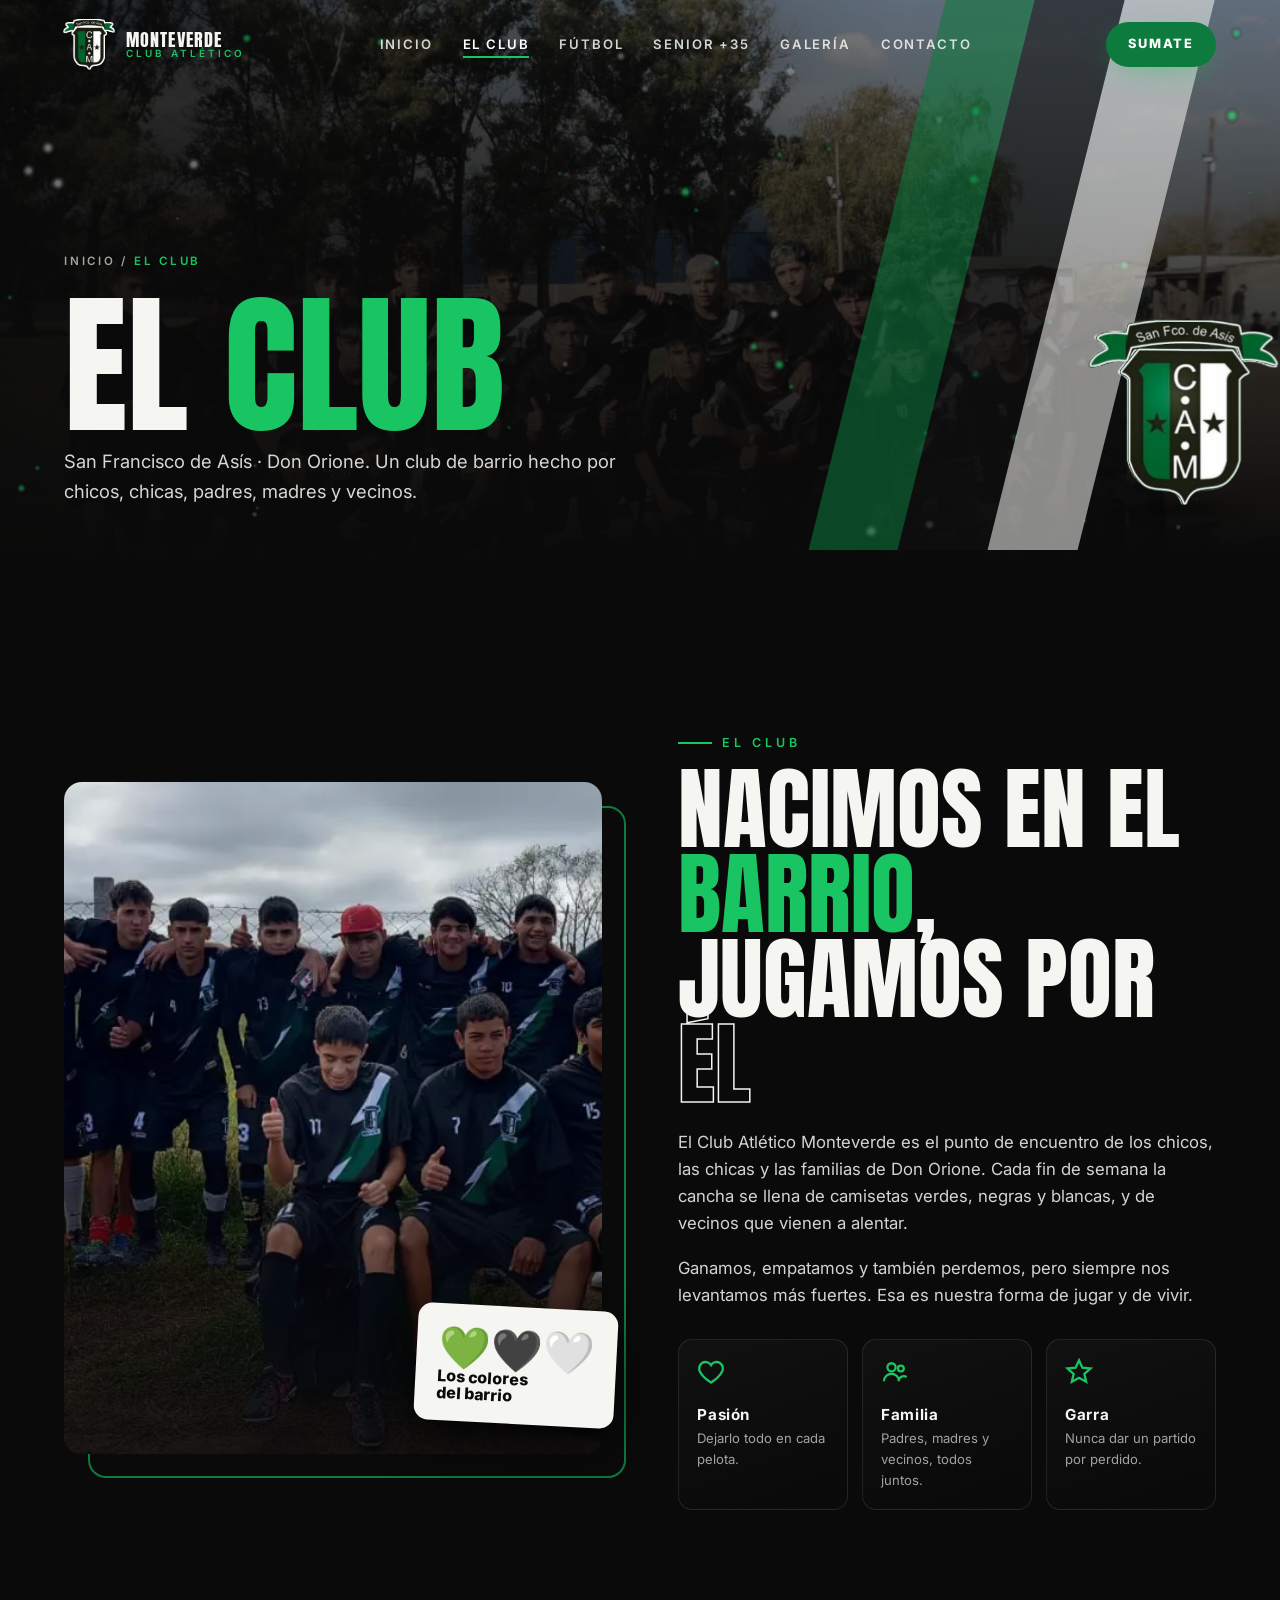
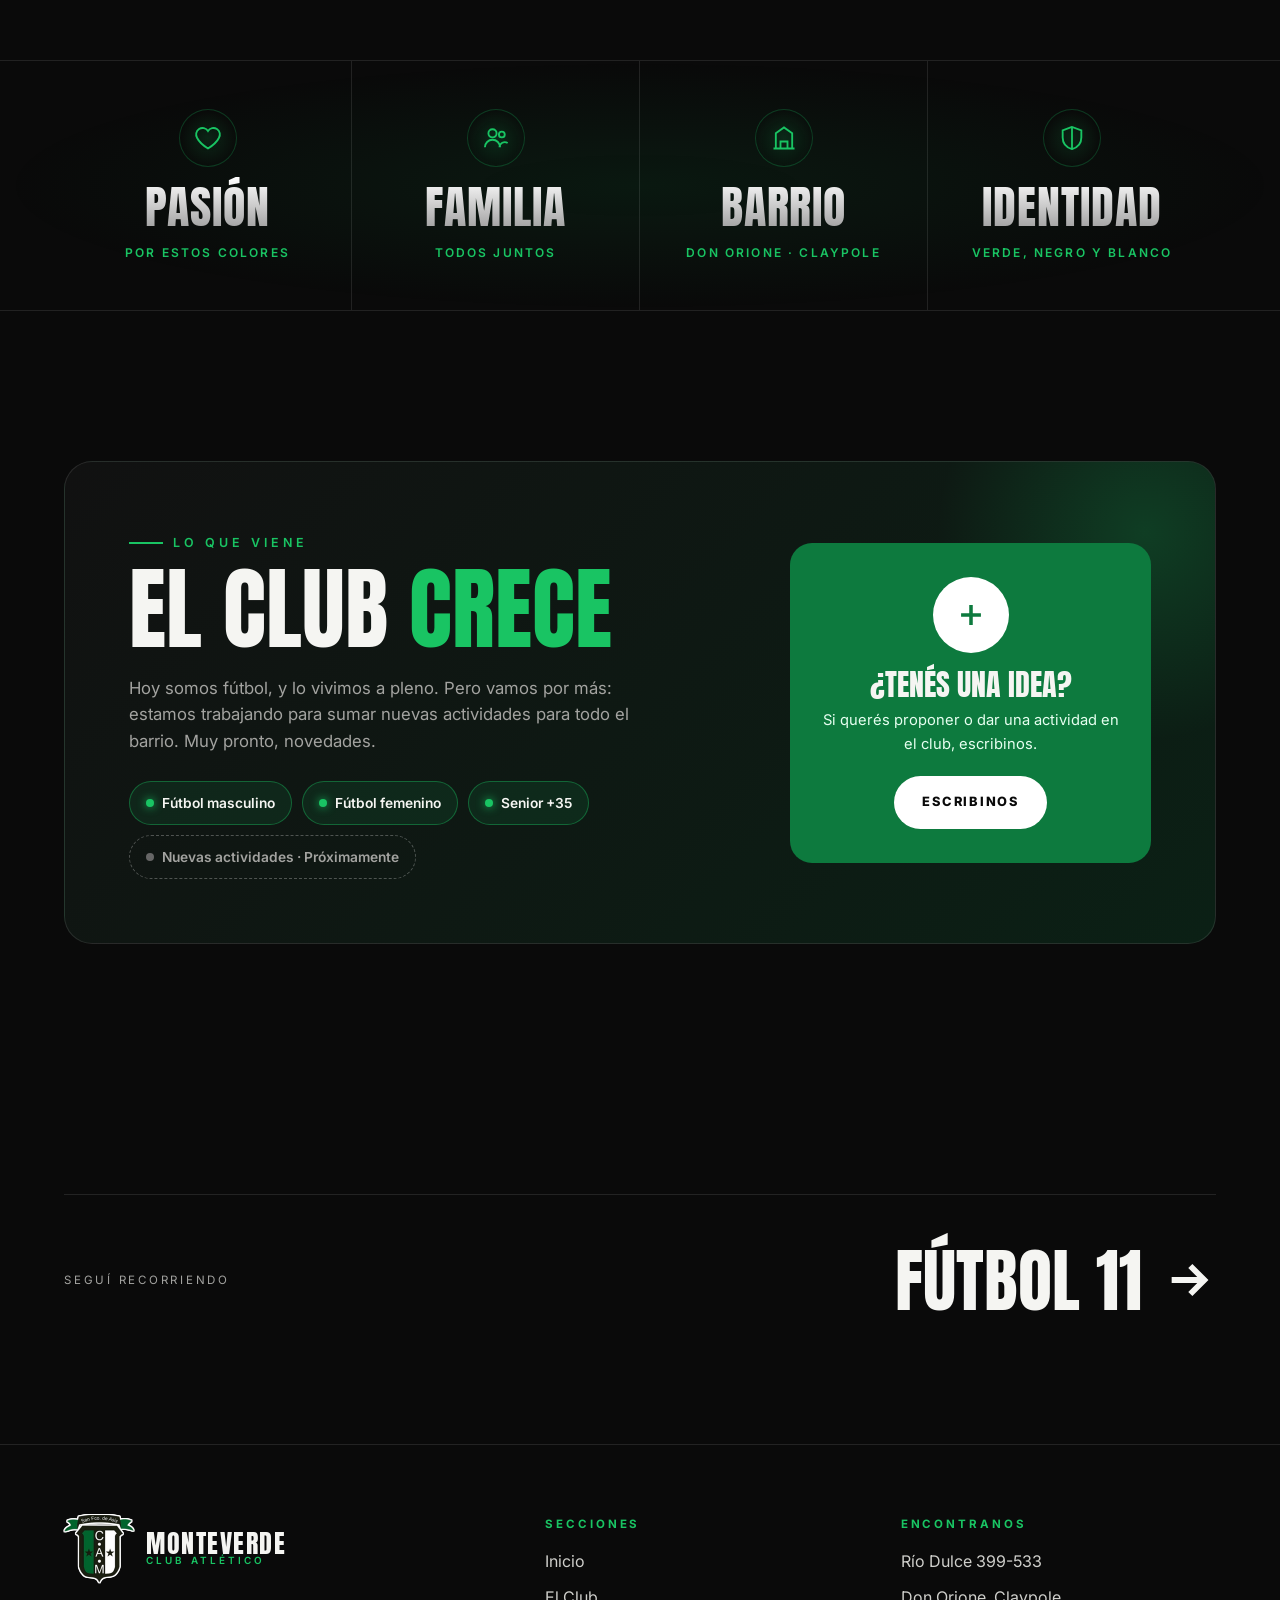
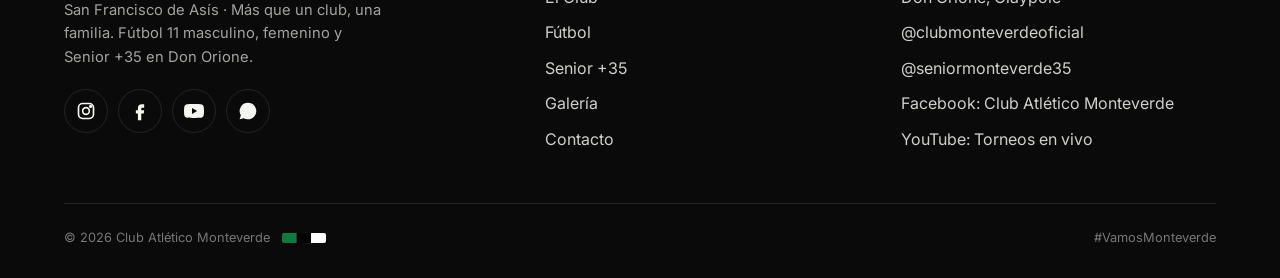
==== commit e7a55e68: "Partidos en vivo: acceso al canal de YouTube del torneo Co-Authored-By: Claude Opus 5.5 <noreply@ant" ====
--- a/club.html
+++ b/club.html
@@ -29,7 +29,7 @@
 <link rel="apple-touch-icon" href="/apple-touch-icon.png">
 <link rel="manifest" href="/site.webmanifest">
 <link rel="preload" as="image" href="img/foto01.webp" fetchpriority="high">
-<script type="application/ld+json">{"@context":"https://schema.org","@graph":[{"@type":"SportsOrganization","@id":"https://clubmonteverde.com.ar/#club","name":"Club Atlético Monteverde","alternateName":["C.A.M.","Monteverde","Club Atlético Monteverde San Francisco de Asís"],"sport":"Fútbol","slogan":"Más que un club, una familia","url":"https://clubmonteverde.com.ar/","logo":"https://clubmonteverde.com.ar/img/escudo.png","image":"https://clubmonteverde.com.ar/img/og-image.jpg","address":{"@type":"PostalAddress","streetAddress":"Río Dulce 399","addressLocality":"Claypole","addressRegion":"Buenos Aires","addressCountry":"AR"},"areaServed":"Don Orione, Claypole, Almirante Brown","sameAs":["https://www.instagram.com/clubmonteverdeoficial/","https://www.facebook.com/pabloemanuel.castillo.5","https://www.instagram.com/seniormonteverde35/"]},{"@type":"WebSite","@id":"https://clubmonteverde.com.ar/#web","url":"https://clubmonteverde.com.ar/","name":"Club Atlético Monteverde","inLanguage":"es-AR","publisher":{"@id":"https://clubmonteverde.com.ar/#club"}},{"@type":"WebPage","@id":"https://clubmonteverde.com.ar/club.html#page","url":"https://clubmonteverde.com.ar/club.html","name":"El Club | Club Atlético Monteverde · Don Orione","description":"Conocé al Club Atlético Monteverde: historia, valores y lo que viene para el club de fútbol de Don Orione, Claypole. Más que un club, una familia.","inLanguage":"es-AR","isPartOf":{"@id":"https://clubmonteverde.com.ar/#web"},"about":{"@id":"https://clubmonteverde.com.ar/#club"},"primaryImageOfPage":"https://clubmonteverde.com.ar/img/og-image.jpg"},{"@type":"BreadcrumbList","itemListElement":[{"@type":"ListItem","position":1,"name":"Inicio","item":"https://clubmonteverde.com.ar/"},{"@type":"ListItem","position":2,"name":"El Club","item":"https://clubmonteverde.com.ar/club.html"}]}]}</script>
+<script type="application/ld+json">{"@context":"https://schema.org","@graph":[{"@type":"SportsOrganization","@id":"https://clubmonteverde.com.ar/#club","name":"Club Atlético Monteverde","alternateName":["C.A.M.","Monteverde","Club Atlético Monteverde San Francisco de Asís"],"sport":"Fútbol","slogan":"Más que un club, una familia","url":"https://clubmonteverde.com.ar/","logo":"https://clubmonteverde.com.ar/img/escudo.png","image":"https://clubmonteverde.com.ar/img/og-image.jpg","address":{"@type":"PostalAddress","streetAddress":"Río Dulce 399","addressLocality":"Claypole","addressRegion":"Buenos Aires","addressCountry":"AR"},"areaServed":"Don Orione, Claypole, Almirante Brown","sameAs":["https://www.instagram.com/clubmonteverdeoficial/","https://www.facebook.com/pabloemanuel.castillo.5","https://www.instagram.com/seniormonteverde35/","https://www.youtube.com/@TorneosClubMonteverde"]},{"@type":"WebSite","@id":"https://clubmonteverde.com.ar/#web","url":"https://clubmonteverde.com.ar/","name":"Club Atlético Monteverde","inLanguage":"es-AR","publisher":{"@id":"https://clubmonteverde.com.ar/#club"}},{"@type":"WebPage","@id":"https://clubmonteverde.com.ar/club.html#page","url":"https://clubmonteverde.com.ar/club.html","name":"El Club | Club Atlético Monteverde · Don Orione","description":"Conocé al Club Atlético Monteverde: historia, valores y lo que viene para el club de fútbol de Don Orione, Claypole. Más que un club, una familia.","inLanguage":"es-AR","isPartOf":{"@id":"https://clubmonteverde.com.ar/#web"},"about":{"@id":"https://clubmonteverde.com.ar/#club"},"primaryImageOfPage":"https://clubmonteverde.com.ar/img/og-image.jpg"},{"@type":"BreadcrumbList","itemListElement":[{"@type":"ListItem","position":1,"name":"Inicio","item":"https://clubmonteverde.com.ar/"},{"@type":"ListItem","position":2,"name":"El Club","item":"https://clubmonteverde.com.ar/club.html"}]}]}</script>
 <!-- /SEO -->
 <link rel="preconnect" href="https://fonts.googleapis.com">
 <link rel="preconnect" href="https://fonts.gstatic.com" crossorigin>
@@ -130,10 +130,11 @@
         <p>San Francisco de Asís · Más que un club, una familia. Fútbol 11 masculino, femenino y Senior +35 en Don Orione.</p>
         <div class="social"><a href="https://www.instagram.com/clubmonteverdeoficial/" target="_blank" rel="noopener" aria-label="Instagram"><svg viewBox="0 0 24 24" fill="none" stroke="currentColor" stroke-width="2"><rect x="3" y="3" width="18" height="18" rx="5"/><circle cx="12" cy="12" r="4"/><circle cx="17.5" cy="6.5" r="1" fill="currentColor"/></svg></a>
         <a href="https://www.facebook.com/pabloemanuel.castillo.5" target="_blank" rel="noopener" aria-label="Facebook"><svg viewBox="0 0 24 24" fill="currentColor"><path d="M14 8h3V4h-3c-2.8 0-4.5 1.8-4.5 4.6V11H7v4h2.5v8h4v-8h3l.5-4h-3.5V9c0-.6.4-1 1-1z"/></svg></a>
+        <a href="https://www.youtube.com/@TorneosClubMonteverde" target="_blank" rel="noopener" aria-label="YouTube"><svg viewBox="0 0 24 24" fill="currentColor"><path d="M23.5 6.2a3 3 0 0 0-2.1-2.1C19.5 3.6 12 3.6 12 3.6s-7.5 0-9.4.5A3 3 0 0 0 .5 6.2 31 31 0 0 0 0 12a31 31 0 0 0 .5 5.8 3 3 0 0 0 2.1 2.1c1.9.5 9.4.5 9.4.5s7.5 0 9.4-.5a3 3 0 0 0 2.1-2.1A31 31 0 0 0 24 12a31 31 0 0 0-.5-5.8zM9.6 15.6V8.4l6.2 3.6-6.2 3.6z"/></svg></a>
         <a href="https://wa.me/5491160499150" target="_blank" rel="noopener" aria-label="WhatsApp"><svg viewBox="0 0 24 24" fill="currentColor"><path d="M17.5 14.4c-.3-.1-1.8-.9-2-1-.3-.1-.5-.1-.7.1l-.9 1.2c-.2.2-.3.2-.6.1-1.6-.8-2.7-1.5-3.8-3.3-.3-.5.3-.5.8-1.6.1-.2 0-.4 0-.5l-.9-2.2c-.2-.6-.5-.5-.7-.5h-.6c-.2 0-.5.1-.8.4-.3.3-1 1-1 2.5s1.1 2.9 1.2 3.1c.1.2 2.1 3.2 5.1 4.5 1.9.8 2.6.9 3.6.7.6-.1 1.8-.7 2-1.4.3-.7.3-1.3.2-1.4-.1-.2-.3-.3-.6-.4zM12 2a10 10 0 0 0-8.6 15.1L2 22l5-1.3A10 10 0 1 0 12 2z"/></svg></a></div>
       </div>
       <div><h5>Secciones</h5><ul><li><a href="index.html">Inicio</a></li><li><a href="club.html">El Club</a></li><li><a href="futbol.html">Fútbol</a></li><li><a href="senior.html">Senior +35</a></li><li><a href="galeria.html">Galería</a></li><li><a href="contacto.html">Contacto</a></li></ul></div>
-      <div><h5>Encontranos</h5><ul><li>Río Dulce 399-533</li><li>Don Orione, Claypole</li><li><a href="https://www.instagram.com/clubmonteverdeoficial/" target="_blank" rel="noopener">@clubmonteverdeoficial</a></li><li><a href="https://www.instagram.com/seniormonteverde35/" target="_blank" rel="noopener">@seniormonteverde35</a></li><li><a href="https://www.facebook.com/pabloemanuel.castillo.5" target="_blank" rel="noopener">Facebook: Club Atlético Monteverde</a></li></ul></div>
+      <div><h5>Encontranos</h5><ul><li>Río Dulce 399-533</li><li>Don Orione, Claypole</li><li><a href="https://www.instagram.com/clubmonteverdeoficial/" target="_blank" rel="noopener">@clubmonteverdeoficial</a></li><li><a href="https://www.instagram.com/seniormonteverde35/" target="_blank" rel="noopener">@seniormonteverde35</a></li><li><a href="https://www.facebook.com/pabloemanuel.castillo.5" target="_blank" rel="noopener">Facebook: Club Atlético Monteverde</a></li><li><a href="https://www.youtube.com/@TorneosClubMonteverde" target="_blank" rel="noopener">YouTube: Torneos en vivo</a></li></ul></div>
     </div>
     <div class="copy"><span>© <span class="yr"></span> Club Atlético Monteverde <span class="flag"><i></i><i></i><i></i></span></span><span>#VamosMonteverde</span></div>
   </div>
--- a/styles.css
+++ b/styles.css
@@ -514,7 +514,8 @@
 .fx-t{display:flex;flex-direction:column;align-items:center;gap:10px}
 .fx-t .tb{width:86px;height:86px}
 .fx-t b{font-size:.85rem;line-height:1.2}
-.fx-vs{font-family:var(--display);font-size:1.4rem;color:var(--green-hi)}
+.fx-vs{font-family:var(--display);font-size:1.4rem;color:var(--green-hi);display:flex;flex-direction:column;align-items:center;gap:8px}
+.fx-h{font-family:var(--body);font-weight:800;font-size:.72rem;letter-spacing:.06em;color:#0a0a0a;background:var(--green-hi);padding:4px 10px;border-radius:999px;white-space:nowrap}
 
 .tor-grid{display:grid;grid-template-columns:1.15fr .85fr;gap:clamp(30px,5vw,60px);align-items:start}
 .fecha-tabs{display:flex;flex-wrap:wrap;gap:8px;margin-bottom:16px}
@@ -598,3 +599,21 @@
 .stat.word b{font-size:clamp(2.1rem,3.6vw,3.2rem);text-transform:uppercase;letter-spacing:.02em;line-height:1.15;padding-top:.08em}
 .stat.word span:last-child{letter-spacing:.18em}
 @media (max-width:560px){.stat.word{padding:34px 12px}.stat.word b{font-size:1.9rem}.stat.word .ico{width:48px;height:48px}.stat.word .ico svg{width:24px;height:24px}}
+
+/* ===== EN VIVO (YouTube del torneo) ===== */
+.live-dot{position:relative;display:inline-block;width:10px;height:10px;border-radius:50%;background:#ff2d2d;flex:none}
+.live-dot::after{content:"";position:absolute;inset:-5px;border-radius:50%;border:2px solid #ff2d2d;animation:livePulse 1.6s ease-out infinite}
+@keyframes livePulse{from{transform:scale(.6);opacity:1}to{transform:scale(1.7);opacity:0}}
+.live-tag{display:inline-flex;align-items:center;gap:9px;padding:6px 12px 6px 11px;border-radius:999px;background:#ff2d2d1f;border:1px solid #ff2d2d66;color:#ff5a5a;font-weight:800;font-size:.72rem;letter-spacing:.14em;text-transform:uppercase}
+.live-cta{display:flex;align-items:center;gap:22px;margin:22px 0 10px;padding:22px 24px;border-radius:20px;background:linear-gradient(120deg,#2a0b0b,#120707 55%,#0b0b0b);border:1px solid #ff2d2d55;box-shadow:0 0 50px -24px #ff2d2d;color:var(--white);transition:transform .3s,border-color .3s}
+.live-cta:hover{transform:translateY(-4px);border-color:#ff2d2daa}
+.live-cta .yt{flex:none;width:64px;height:64px;border-radius:18px;display:grid;place-items:center;background:#ff0000;color:#fff;box-shadow:0 10px 24px -10px #ff0000}
+.live-cta .yt svg{width:34px;height:34px}
+.live-cta .tx{flex:1;min-width:0}
+.live-cta .tx b{display:block;font-family:var(--display);font-size:1.5rem;letter-spacing:.02em;line-height:1.1;margin-top:8px}
+.live-cta .tx small{display:block;color:var(--muted);font-size:.9rem;margin-top:4px}
+.live-cta .go{flex:none;display:inline-flex;align-items:center;gap:8px;padding:12px 18px;border-radius:999px;background:#ff2d2d;color:#fff;font-weight:800;font-size:.85rem;letter-spacing:.06em;text-transform:uppercase}
+.btn-live{display:inline-flex;align-items:center;gap:10px;background:#ff2d2d1a;border:1px solid #ff2d2d77;color:#fff}
+.btn-live:hover{background:#ff2d2d33}
+@media (max-width:640px){.live-cta{flex-wrap:wrap;gap:16px}.live-cta .go{width:100%;justify-content:center}}
+@media (prefers-reduced-motion:reduce){.live-dot::after{animation:none}}
